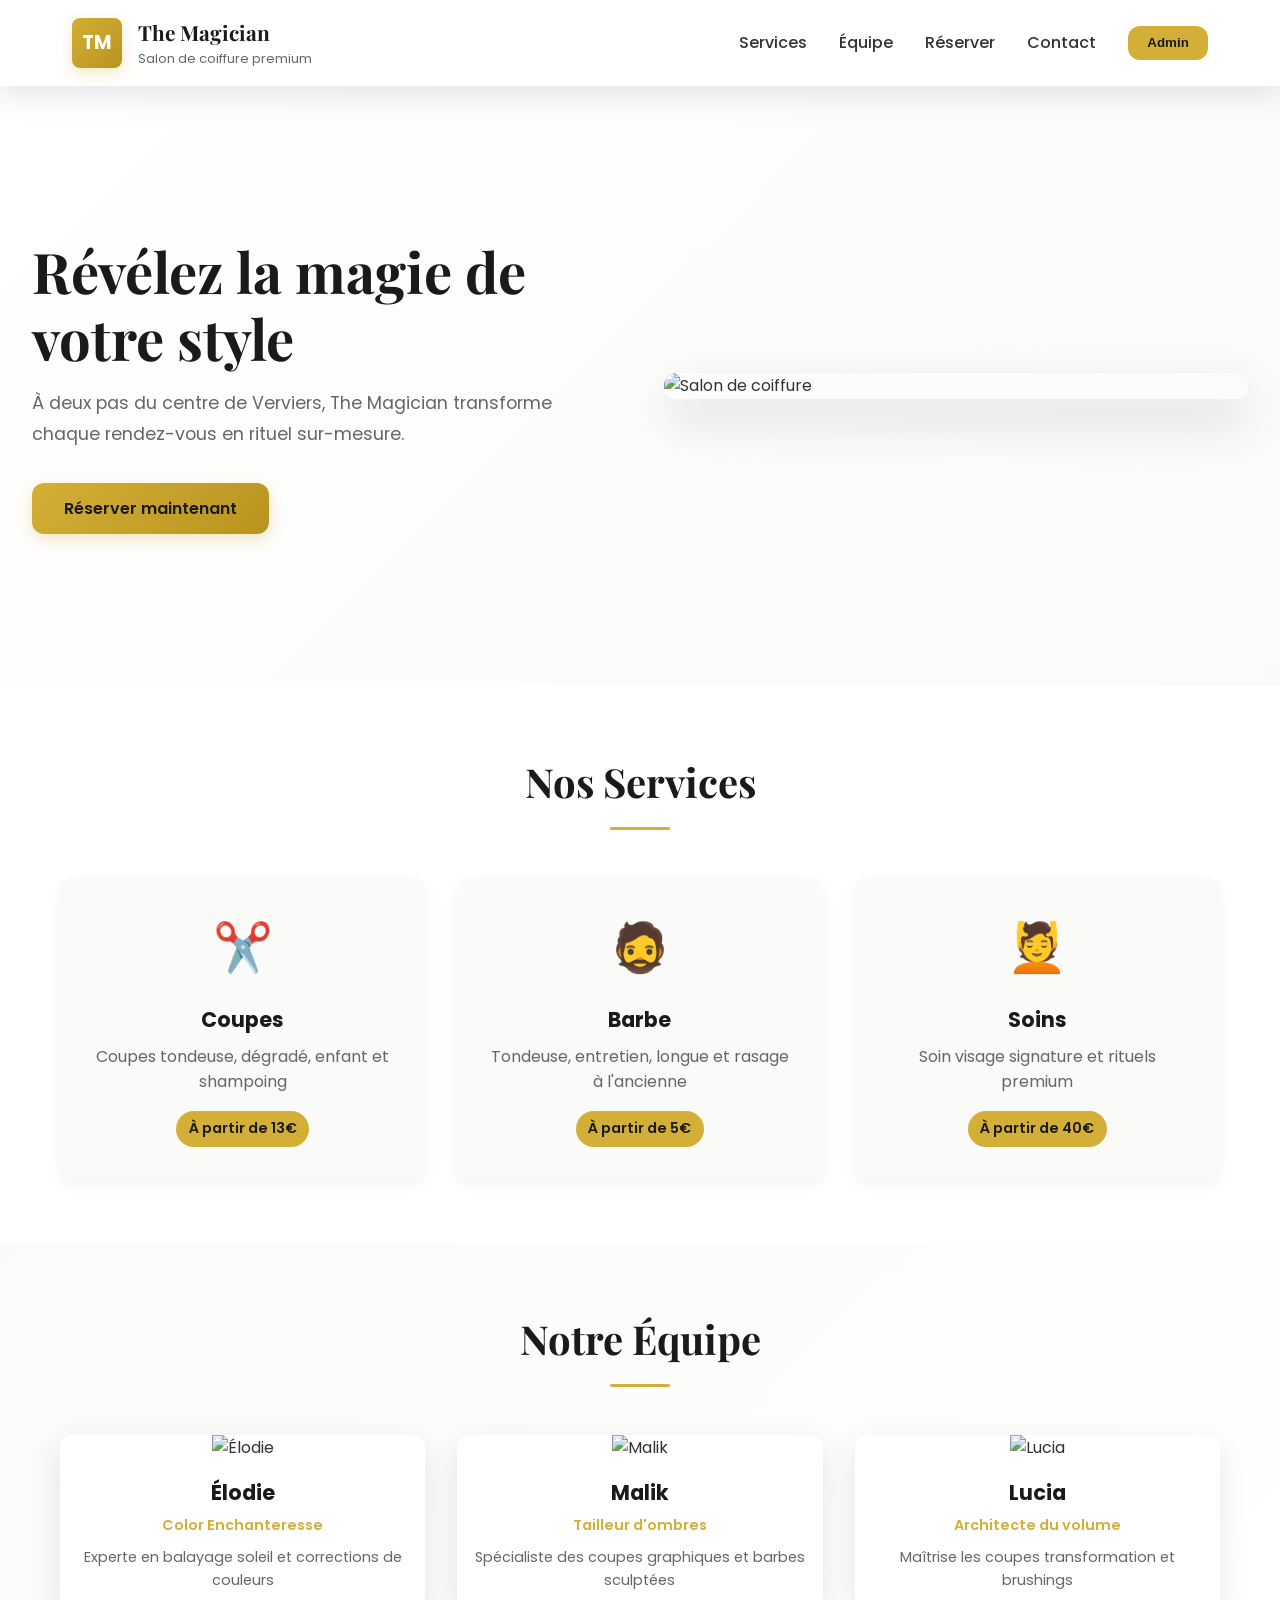
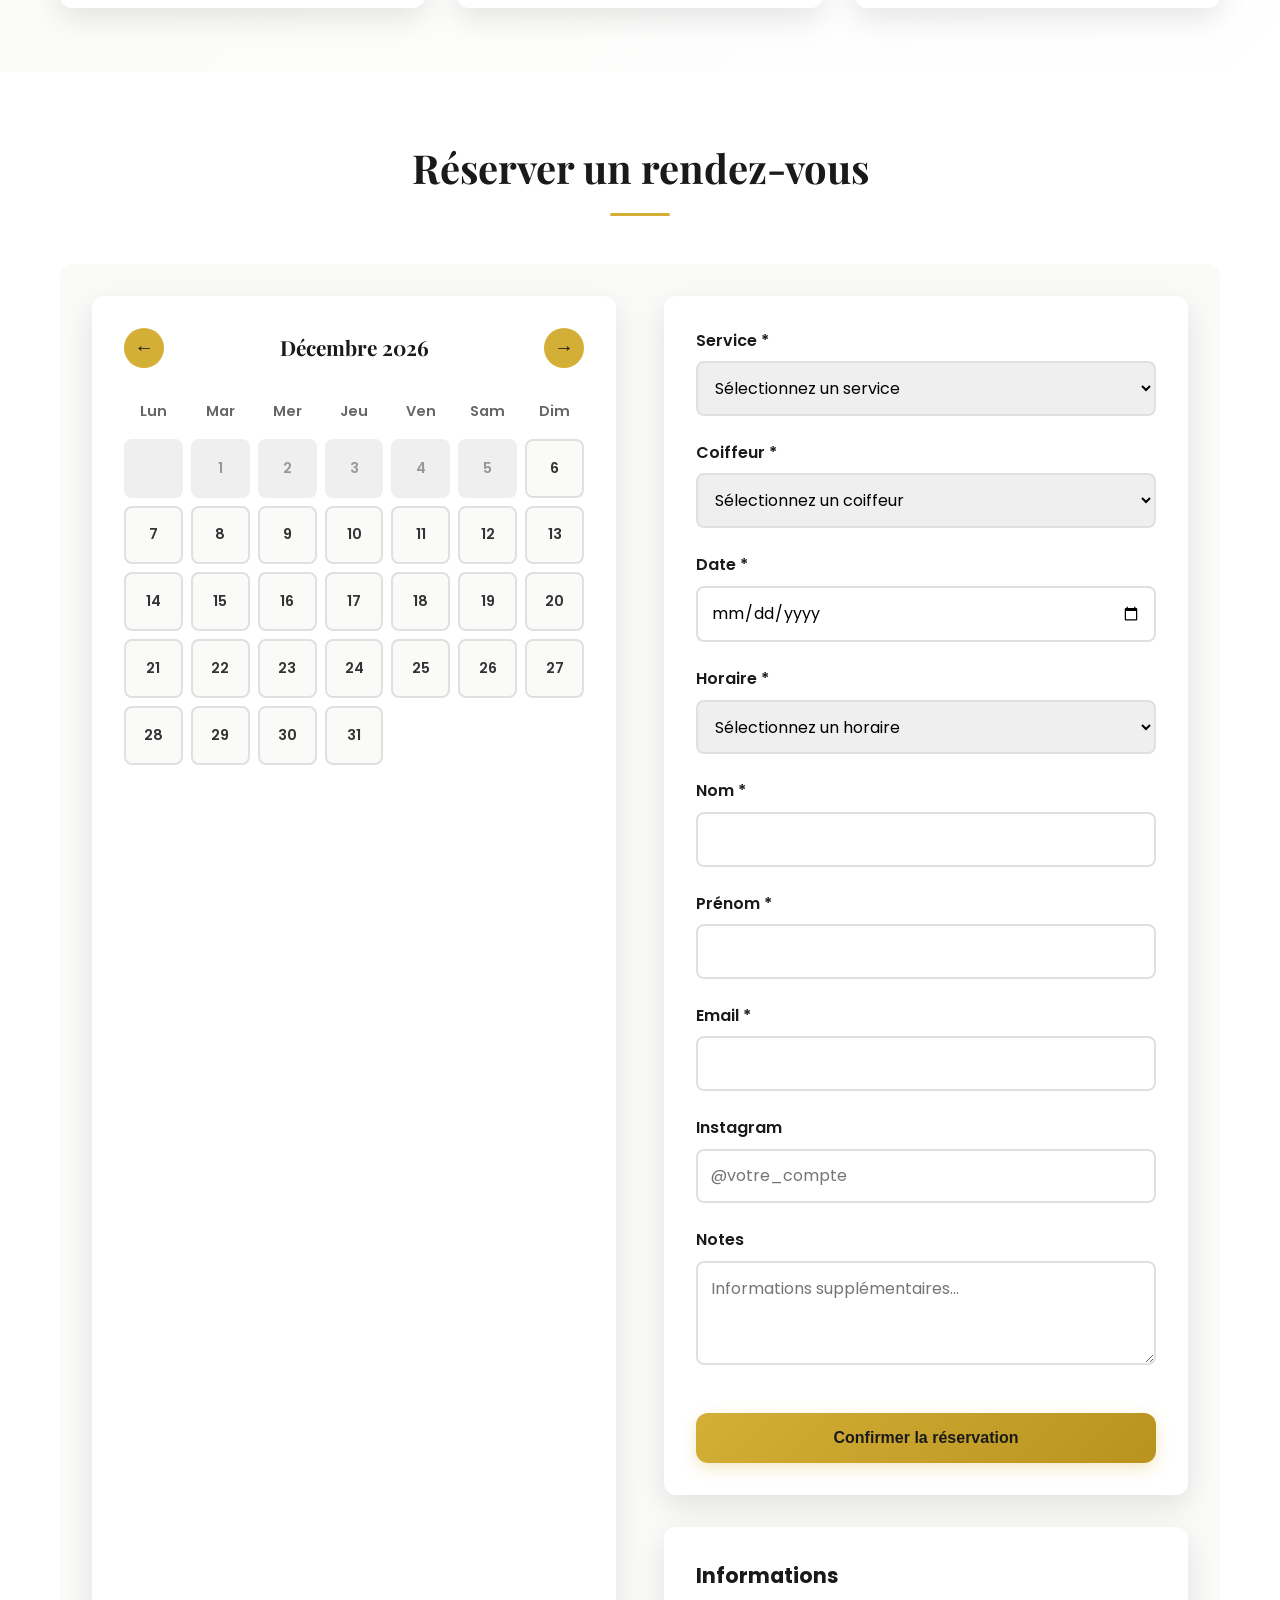
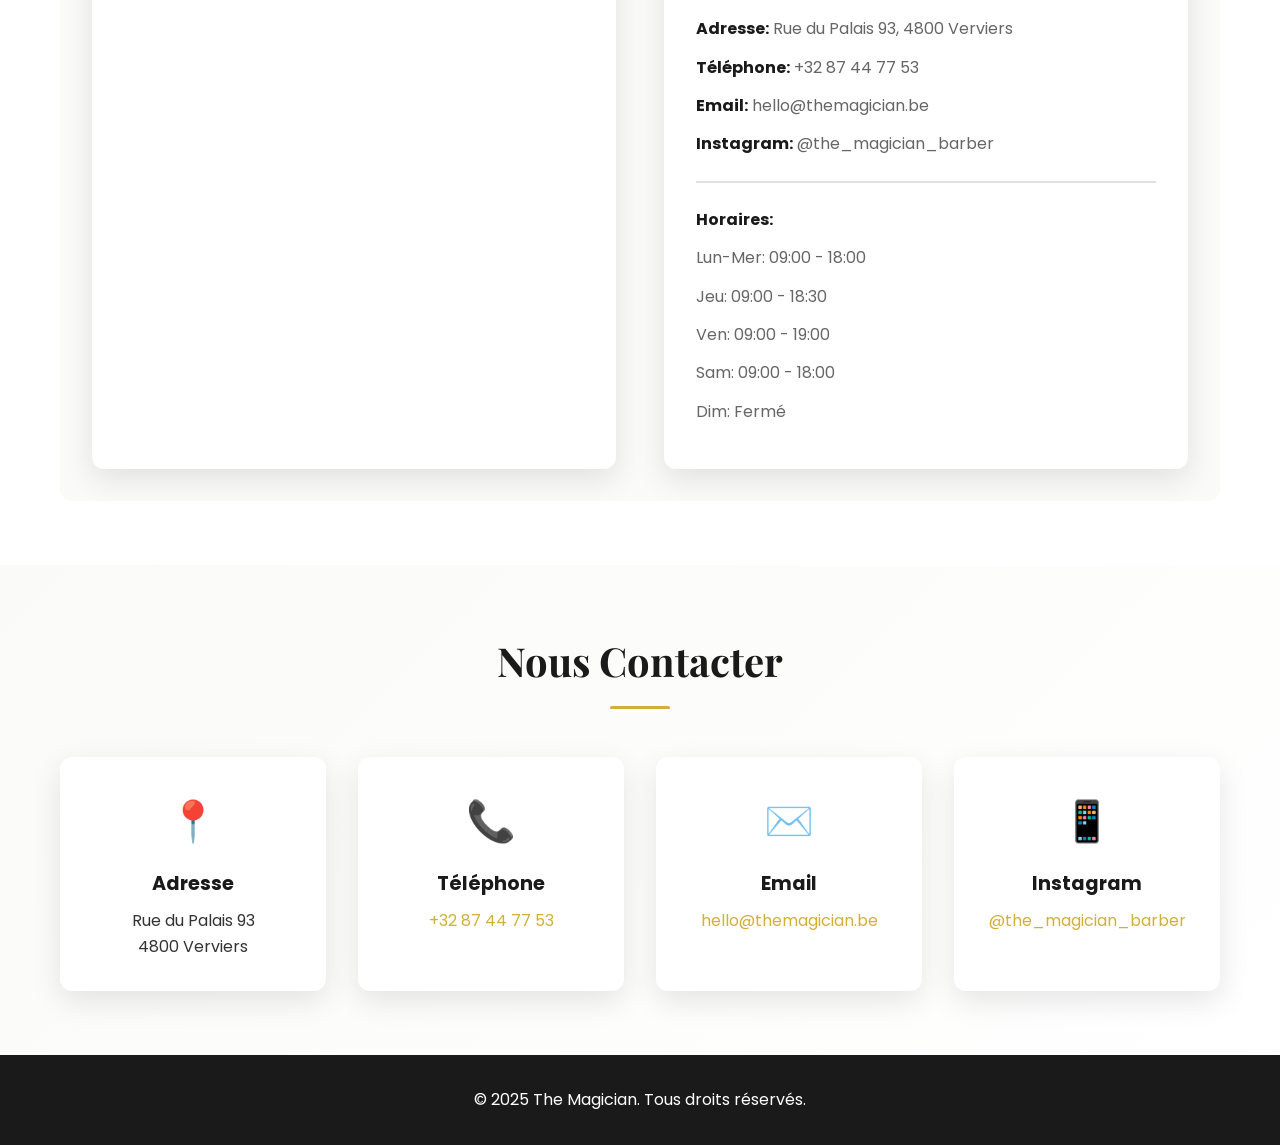
==== index.html @ 427fef14 "fgdf" ====
<!DOCTYPE html>
<html lang="fr">
<head>
  <meta charset="UTF-8" />
  <meta name="viewport" content="width=device-width, initial-scale=1.0" />
  <meta name="description" content="The Magician – Salon de coiffure premium à Verviers. Réservez votre rituel capillaire." />
  <meta name="theme-color" content="#d4af37" />
  <title>The Magician – Salon de coiffure premium</title>
  <link rel="stylesheet" href="style.css" />
  <link rel="preconnect" href="https://fonts.googleapis.com" />
  <link rel="preconnect" href="https://fonts.gstatic.com" crossorigin />
  <link href="https://fonts.googleapis.com/css2?family=Playfair+Display:wght@400;600;700&family=Poppins:wght@300;400;500;600;700&display=swap" rel="stylesheet" />
</head>
<body>
  <!-- Navigation -->
  <nav class="navbar">
    <div class="navbar-container">
      <div class="navbar-brand">
        <span class="brand-logo">TM</span>
        <div class="brand-info">
          <h1>The Magician</h1>
          <p>Salon de coiffure premium</p>
        </div>
      </div>
      <ul class="navbar-menu">
        <li><a href="#services">Services</a></li>
        <li><a href="#team">Équipe</a></li>
        <li><a href="#booking">Réserver</a></li>
        <li><a href="#contact">Contact</a></li>
        <li><button class="btn-admin" id="btn-admin">Admin</button></li>
      </ul>
      <button class="navbar-toggle" id="navbar-toggle">☰</button>
    </div>
  </nav>

  <!-- Hero Section -->
  <section class="hero">
    <div class="hero-content">
      <h2 class="hero-title">Révélez la magie de votre style</h2>
      <p class="hero-subtitle">À deux pas du centre de Verviers, The Magician transforme chaque rendez-vous en rituel sur-mesure.</p>
      <a href="#booking" class="btn-primary">Réserver maintenant</a>
    </div>
    <div class="hero-image">
      <img src="https://images.unsplash.com/photo-1585747860715-cd4628902d4a?auto=format&fit=crop&w=600&q=80" alt="Salon de coiffure" />
    </div>
  </section>

  <!-- Services Section -->
  <section id="services" class="services">
    <div class="container">
      <h2 class="section-title">Nos Services</h2>
      <div class="services-grid">
        <div class="service-card">
          <div class="service-icon">✂️</div>
          <h3>Coupes</h3>
          <p>Coupes tondeuse, dégradé, enfant et shampoing</p>
          <span class="price">À partir de 13€</span>
        </div>
        <div class="service-card">
          <div class="service-icon">🧔</div>
          <h3>Barbe</h3>
          <p>Tondeuse, entretien, longue et rasage à l'ancienne</p>
          <span class="price">À partir de 5€</span>
        </div>
        <div class="service-card">
          <div class="service-icon">💆</div>
          <h3>Soins</h3>
          <p>Soin visage signature et rituels premium</p>
          <span class="price">À partir de 40€</span>
        </div>
      </div>
    </div>
  </section>

  <!-- Team Section -->
  <section id="team" class="team">
    <div class="container">
      <h2 class="section-title">Notre Équipe</h2>
      <div class="team-grid">
        <div class="team-card">
          <img src="https://images.unsplash.com/photo-1494790108377-be9c29b29330?auto=format&fit=crop&w=300&q=80" alt="Élodie" />
          <h3>Élodie</h3>
          <p class="role">Color Enchanteresse</p>
          <p class="specialty">Experte en balayage soleil et corrections de couleurs</p>
        </div>
        <div class="team-card">
          <img src="https://images.unsplash.com/photo-1507003211169-0a1dd7228f2d?auto=format&fit=crop&w=300&q=80" alt="Malik" />
          <h3>Malik</h3>
          <p class="role">Tailleur d'ombres</p>
          <p class="specialty">Spécialiste des coupes graphiques et barbes sculptées</p>
        </div>
        <div class="team-card">
          <img src="https://images.unsplash.com/photo-1438761681033-6461ffad8d80?auto=format&fit=crop&w=300&q=80" alt="Lucia" />
          <h3>Lucia</h3>
          <p class="role">Architecte du volume</p>
          <p class="specialty">Maîtrise les coupes transformation et brushings</p>
        </div>
      </div>
    </div>
  </section>

  <!-- Booking Section -->
  <section id="booking" class="booking">
    <div class="container">
      <h2 class="section-title">Réserver un rendez-vous</h2>
      <div class="booking-wrapper">
        <!-- Calendar -->
        <div class="booking-calendar">
          <div class="calendar-header">
            <button class="btn-nav" id="prev-month">←</button>
            <h3 id="calendar-title">Novembre 2025</h3>
            <button class="btn-nav" id="next-month">→</button>
          </div>
          <div class="calendar-weekdays">
            <div>Lun</div>
            <div>Mar</div>
            <div>Mer</div>
            <div>Jeu</div>
            <div>Ven</div>
            <div>Sam</div>
            <div>Dim</div>
          </div>
          <div class="calendar-grid" id="calendar-grid"></div>
        </div>

        <!-- Booking Form -->
        <div class="booking-form-wrapper">
          <form id="booking-form" class="booking-form">
            <div class="form-group">
              <label for="service">Service *</label>
              <select id="service" name="service" required>
                <option value="">Sélectionnez un service</option>
                <option value="coupe-tondeuse">Coupe tondeuse (13€)</option>
                <option value="coupe-degrade">Coupe dégradé (18€)</option>
                <option value="coupe-enfant">Coupe enfant (15€)</option>
                <option value="barbe-tondeuse">Barbe tondeuse (5€)</option>
                <option value="barbe-entretien">Barbe entretien (12€)</option>
                <option value="rasage-ancien">Rasage à l'ancienne (15€)</option>
                <option value="soin-visage">Soin visage signature (40€)</option>
              </select>
            </div>

            <div class="form-group">
              <label for="coiffeur">Coiffeur *</label>
              <select id="coiffeur" name="coiffeur" required>
                <option value="">Sélectionnez un coiffeur</option>
                <option value="elodie">Élodie</option>
                <option value="malik">Malik</option>
                <option value="lucia">Lucia</option>
              </select>
            </div>

            <div class="form-group">
              <label for="date">Date *</label>
              <input type="date" id="date" name="date" required />
            </div>

            <div class="form-group">
              <label for="time">Horaire *</label>
              <select id="time" name="time" required>
                <option value="">Sélectionnez un horaire</option>
              </select>
            </div>

            <div class="form-group">
              <label for="nom">Nom *</label>
              <input type="text" id="nom" name="nom" required />
            </div>

            <div class="form-group">
              <label for="prenom">Prénom *</label>
              <input type="text" id="prenom" name="prenom" required />
            </div>

            <div class="form-group">
              <label for="email">Email *</label>
              <input type="email" id="email" name="email" required />
            </div>

            <div class="form-group">
              <label for="instagram">Instagram</label>
              <input type="text" id="instagram" name="instagram" placeholder="@votre_compte" />
            </div>

            <div class="form-group">
              <label for="notes">Notes</label>
              <textarea id="notes" name="notes" rows="3" placeholder="Informations supplémentaires..."></textarea>
            </div>

            <button type="submit" class="btn-primary btn-submit">Confirmer la réservation</button>
            <div id="form-message" class="form-message"></div>
          </form>

          <!-- Booking Info -->
          <div class="booking-info">
            <h3>Informations</h3>
            <p><strong>Adresse:</strong> Rue du Palais 93, 4800 Verviers</p>
            <p><strong>Téléphone:</strong> +32 87 44 77 53</p>
            <p><strong>Email:</strong> hello@themagician.be</p>
            <p><strong>Instagram:</strong> @the_magician_barber</p>
            <div class="hours">
              <h4>Horaires:</h4>
              <p>Lun-Mer: 09:00 - 18:00</p>
              <p>Jeu: 09:00 - 18:30</p>
              <p>Ven: 09:00 - 19:00</p>
              <p>Sam: 09:00 - 18:00</p>
              <p>Dim: Fermé</p>
            </div>
          </div>
        </div>
      </div>
    </div>
  </section>

  <!-- Contact Section -->
  <section id="contact" class="contact">
    <div class="container">
      <h2 class="section-title">Nous Contacter</h2>
      <div class="contact-grid">
        <div class="contact-item">
          <div class="contact-icon">📍</div>
          <h3>Adresse</h3>
          <p>Rue du Palais 93<br>4800 Verviers</p>
        </div>
        <div class="contact-item">
          <div class="contact-icon">📞</div>
          <h3>Téléphone</h3>
          <p><a href="tel:+3287447753">+32 87 44 77 53</a></p>
        </div>
        <div class="contact-item">
          <div class="contact-icon">✉️</div>
          <h3>Email</h3>
          <p><a href="mailto:hello@themagician.be">hello@themagician.be</a></p>
        </div>
        <div class="contact-item">
          <div class="contact-icon">📱</div>
          <h3>Instagram</h3>
          <p><a href="https://instagram.com/the_magician_barber" target="_blank">@the_magician_barber</a></p>
        </div>
      </div>
    </div>
  </section>

  <!-- Footer -->
  <footer class="footer">
    <div class="container">
      <p>&copy; 2025 The Magician. Tous droits réservés.</p>
    </div>
  </footer>

  <!-- Admin Modal -->
  <div id="admin-modal" class="modal">
    <div class="modal-content">
      <button class="modal-close" id="modal-close">✕</button>
      <h2>Connexion Admin</h2>
      <input type="password" id="admin-password" placeholder="Code administrateur" />
      <button id="admin-login" class="btn-primary">Se connecter</button>
      <div id="admin-message" class="form-message"></div>
    </div>
  </div>

  <!-- Admin Panel -->
  <div id="admin-panel" class="admin-panel hidden">
    <div class="admin-header">
      <h2>Tableau de bord Admin</h2>
      <button id="admin-logout" class="btn-secondary">Déconnexion</button>
    </div>
    <div class="admin-content">
      <div class="admin-tabs">
        <button class="tab-btn active" data-tab="reservations">Réservations</button>
        <button class="tab-btn" data-tab="blocked">Créneaux bloqués</button>
        <button class="tab-btn" data-tab="announcements">Annonces</button>
      </div>

      <!-- Reservations Tab -->
      <div id="reservations-tab" class="tab-content active">
        <table class="admin-table">
          <thead>
            <tr>
              <th>Date</th>
              <th>Heure</th>
              <th>Client</th>
              <th>Email</th>
              <th>Service</th>
              <th>Actions</th>
            </tr>
          </thead>
          <tbody id="reservations-list"></tbody>
        </table>
      </div>

      <!-- Blocked Slots Tab -->
      <div id="blocked-tab" class="tab-content">
        <h3>Bloquer des créneaux</h3>
        <div class="form-group">
          <label for="block-date">Date</label>
          <input type="date" id="block-date" />
        </div>
        <div class="form-group">
          <label for="block-reason">Raison</label>
          <input type="text" id="block-reason" placeholder="Ex: Fermeture, Vacances, Travaux..." />
        </div>
        <button id="block-submit" class="btn-primary">Bloquer</button>
        <div id="blocked-list"></div>
      </div>

      <!-- Announcements Tab -->
      <div id="announcements-tab" class="tab-content">
        <h3>Ajouter une annonce</h3>
        <div class="form-group">
          <label for="announcement-text">Message</label>
          <textarea id="announcement-text" rows="4" placeholder="Votre annonce..."></textarea>
        </div>
        <button id="announcement-submit" class="btn-primary">Publier</button>
        <div id="announcements-list"></div>
      </div>
    </div>
  </div>

  <script src="main.js"></script>
</body>
</html>
---- style.css ----
* {
  margin: 0;
  padding: 0;
  box-sizing: border-box;
}

:root {
  --primary: #d4af37;
  --primary-dark: #b8941f;
  --dark: #1a1a1a;
  --light: #fafaf8;
  --white: #ffffff;
  --gray: #e0e0e0;
  --text: #333;
  --text-light: #666;
  --radius: 12px;
  --shadow: 0 10px 30px rgba(0, 0, 0, 0.1);
  --shadow-lg: 0 20px 50px rgba(0, 0, 0, 0.15);
  --transition: all 0.3s cubic-bezier(0.4, 0, 0.2, 1);
}

html {
  scroll-behavior: smooth;
}

body {
  font-family: "Poppins", sans-serif;
  background: var(--light);
  color: var(--text);
  line-height: 1.6;
  overflow-x: hidden;
}

.container {
  max-width: 1200px;
  margin: 0 auto;
  padding: 0 20px;
}

/* ===== Navigation ===== */
.navbar {
  position: sticky;
  top: 0;
  background: var(--white);
  box-shadow: var(--shadow);
  z-index: 1000;
  animation: slideDown 0.3s ease-out;
}

@keyframes slideDown {
  from {
    transform: translateY(-100%);
    opacity: 0;
  }
  to {
    transform: translateY(0);
    opacity: 1;
  }
}

.navbar-container {
  display: flex;
  justify-content: space-between;
  align-items: center;
  padding: 1rem 2rem;
  max-width: 1200px;
  margin: 0 auto;
}

.navbar-brand {
  display: flex;
  align-items: center;
  gap: 1rem;
  cursor: pointer;
}

.brand-logo {
  width: 50px;
  height: 50px;
  background: linear-gradient(135deg, var(--primary), var(--primary-dark));
  color: var(--white);
  display: flex;
  align-items: center;
  justify-content: center;
  border-radius: 8px;
  font-weight: bold;
  font-size: 1.2rem;
  box-shadow: 0 5px 15px rgba(212, 175, 55, 0.3);
}

.brand-info h1 {
  font-family: "Playfair Display", serif;
  font-size: 1.3rem;
  color: var(--dark);
  margin: 0;
}

.brand-info p {
  font-size: 0.8rem;
  color: var(--text-light);
  margin: 0;
}

.navbar-menu {
  display: flex;
  list-style: none;
  gap: 2rem;
  align-items: center;
}

.navbar-menu a {
  color: var(--text);
  text-decoration: none;
  font-weight: 500;
  transition: var(--transition);
  position: relative;
}

.navbar-menu a::after {
  content: "";
  position: absolute;
  bottom: -5px;
  left: 0;
  width: 0;
  height: 2px;
  background: var(--primary);
  transition: var(--transition);
}

.navbar-menu a:hover::after {
  width: 100%;
}

.btn-admin {
  background: var(--primary);
  color: var(--dark);
  border: none;
  padding: 0.6rem 1.2rem;
  border-radius: var(--radius);
  cursor: pointer;
  font-weight: 600;
  transition: var(--transition);
}

.btn-admin:hover {
  background: var(--primary-dark);
  transform: translateY(-2px);
  box-shadow: 0 5px 15px rgba(212, 175, 55, 0.3);
}

.navbar-toggle {
  display: none;
  background: none;
  border: none;
  font-size: 1.5rem;
  cursor: pointer;
}

/* ===== Hero Section ===== */
.hero {
  display: grid;
  grid-template-columns: 1fr 1fr;
  gap: 3rem;
  align-items: center;
  padding: 4rem 2rem;
  background: linear-gradient(135deg, var(--white) 0%, var(--light) 100%);
  min-height: 600px;
}

.hero-content {
  animation: fadeInLeft 0.6s ease-out;
}

@keyframes fadeInLeft {
  from {
    opacity: 0;
    transform: translateX(-30px);
  }
  to {
    opacity: 1;
    transform: translateX(0);
  }
}

.hero-title {
  font-family: "Playfair Display", serif;
  font-size: clamp(2rem, 5vw, 3.5rem);
  color: var(--dark);
  margin-bottom: 1rem;
  line-height: 1.2;
}

.hero-subtitle {
  font-size: 1.1rem;
  color: var(--text-light);
  margin-bottom: 2rem;
  line-height: 1.8;
}

.hero-image {
  animation: fadeInRight 0.6s ease-out;
  overflow: hidden;
  border-radius: var(--radius);
  box-shadow: var(--shadow-lg);
}

@keyframes fadeInRight {
  from {
    opacity: 0;
    transform: translateX(30px);
  }
  to {
    opacity: 1;
    transform: translateX(0);
  }
}

.hero-image img {
  width: 100%;
  height: 100%;
  object-fit: cover;
  transition: var(--transition);
}

.hero-image:hover img {
  transform: scale(1.05);
}

/* ===== Buttons ===== */
.btn-primary {
  background: linear-gradient(135deg, var(--primary), var(--primary-dark));
  color: var(--dark);
  border: none;
  padding: 0.8rem 2rem;
  border-radius: var(--radius);
  font-weight: 600;
  cursor: pointer;
  transition: var(--transition);
  display: inline-block;
  text-decoration: none;
  box-shadow: 0 5px 15px rgba(212, 175, 55, 0.3);
}

.btn-primary:hover {
  transform: translateY(-3px);
  box-shadow: 0 10px 25px rgba(212, 175, 55, 0.4);
}

.btn-secondary {
  background: var(--gray);
  color: var(--text);
  border: none;
  padding: 0.6rem 1.2rem;
  border-radius: var(--radius);
  cursor: pointer;
  transition: var(--transition);
}

.btn-secondary:hover {
  background: #d0d0d0;
}

/* ===== Sections ===== */
.section-title {
  font-family: "Playfair Display", serif;
  font-size: clamp(2rem, 4vw, 2.5rem);
  text-align: center;
  margin-bottom: 3rem;
  color: var(--dark);
  position: relative;
  padding-bottom: 1rem;
}

.section-title::after {
  content: "";
  position: absolute;
  bottom: 0;
  left: 50%;
  transform: translateX(-50%);
  width: 60px;
  height: 3px;
  background: var(--primary);
  border-radius: 2px;
}

section {
  padding: 4rem 0;
}

/* ===== Services ===== */
.services {
  background: var(--white);
}

.services-grid {
  display: grid;
  grid-template-columns: repeat(auto-fit, minmax(280px, 1fr));
  gap: 2rem;
}

.service-card {
  background: var(--light);
  padding: 2rem;
  border-radius: var(--radius);
  text-align: center;
  transition: var(--transition);
  box-shadow: 0 5px 15px rgba(0, 0, 0, 0.05);
}

.service-card:hover {
  transform: translateY(-10px);
  box-shadow: var(--shadow);
}

.service-icon {
  font-size: 3rem;
  margin-bottom: 1rem;
}

.service-card h3 {
  font-size: 1.3rem;
  margin-bottom: 0.5rem;
  color: var(--dark);
}

.service-card p {
  color: var(--text-light);
  margin-bottom: 1rem;
}

.price {
  display: inline-block;
  background: var(--primary);
  color: var(--dark);
  padding: 0.4rem 0.8rem;
  border-radius: 20px;
  font-weight: 600;
  font-size: 0.9rem;
}

/* ===== Team ===== */
.team {
  background: linear-gradient(135deg, var(--light) 0%, var(--white) 100%);
}

.team-grid {
  display: grid;
  grid-template-columns: repeat(auto-fit, minmax(250px, 1fr));
  gap: 2rem;
}

.team-card {
  background: var(--white);
  border-radius: var(--radius);
  overflow: hidden;
  box-shadow: var(--shadow);
  transition: var(--transition);
  text-align: center;
}

.team-card:hover {
  transform: translateY(-10px);
  box-shadow: var(--shadow-lg);
}

.team-card img {
  width: 100%;
  height: 250px;
  object-fit: cover;
  transition: var(--transition);
}

.team-card:hover img {
  transform: scale(1.1);
}

.team-card h3 {
  font-size: 1.3rem;
  margin: 1rem 0 0.3rem;
  color: var(--dark);
}

.team-card .role {
  color: var(--primary);
  font-weight: 600;
  font-size: 0.9rem;
  margin-bottom: 0.5rem;
}

.team-card .specialty {
  color: var(--text-light);
  font-size: 0.9rem;
  padding: 0 1rem 1rem;
}

/* ===== Booking ===== */
.booking {
  background: var(--white);
}

.booking-wrapper {
  display: grid;
  grid-template-columns: 1fr 1fr;
  gap: 3rem;
  background: var(--light);
  padding: 2rem;
  border-radius: var(--radius);
}

.booking-calendar {
  background: var(--white);
  padding: 2rem;
  border-radius: var(--radius);
  box-shadow: var(--shadow);
}

.calendar-header {
  display: flex;
  justify-content: space-between;
  align-items: center;
  margin-bottom: 2rem;
}

.calendar-header h3 {
  font-family: "Playfair Display", serif;
  font-size: 1.3rem;
  color: var(--dark);
}

.btn-nav {
  background: var(--primary);
  color: var(--dark);
  border: none;
  width: 40px;
  height: 40px;
  border-radius: 50%;
  cursor: pointer;
  font-size: 1.2rem;
  transition: var(--transition);
}

.btn-nav:hover {
  background: var(--primary-dark);
  transform: scale(1.1);
}

.calendar-weekdays {
  display: grid;
  grid-template-columns: repeat(7, 1fr);
  gap: 0.5rem;
  margin-bottom: 1rem;
  text-align: center;
  font-weight: 600;
  color: var(--text-light);
  font-size: 0.9rem;
}

.calendar-grid {
  display: grid;
  grid-template-columns: repeat(7, 1fr);
  gap: 0.5rem;
}

.calendar-day {
  aspect-ratio: 1;
  display: flex;
  align-items: center;
  justify-content: center;
  border: 2px solid var(--gray);
  border-radius: 8px;
  cursor: pointer;
  transition: var(--transition);
  font-weight: 600;
  font-size: 0.9rem;
  background: var(--light);
}

.calendar-day:hover:not(.disabled) {
  border-color: var(--primary);
  background: var(--white);
  transform: scale(1.05);
}

.calendar-day.selected {
  background: var(--primary);
  color: var(--dark);
  border-color: var(--primary-dark);
  box-shadow: 0 5px 15px rgba(212, 175, 55, 0.3);
}

.calendar-day.disabled {
  opacity: 0.5;
  cursor: not-allowed;
  background: var(--gray);
}

.calendar-day.has-booking::after {
  content: "●";
  position: absolute;
  font-size: 0.5rem;
  color: var(--primary);
}

/* ===== Booking Form ===== */
.booking-form-wrapper {
  display: flex;
  flex-direction: column;
  gap: 2rem;
}

.booking-form {
  background: var(--white);
  padding: 2rem;
  border-radius: var(--radius);
  box-shadow: var(--shadow);
}

.form-group {
  margin-bottom: 1.5rem;
}

.form-group label {
  display: block;
  margin-bottom: 0.5rem;
  font-weight: 600;
  color: var(--dark);
}

.form-group input,
.form-group select,
.form-group textarea {
  width: 100%;
  padding: 0.8rem;
  border: 2px solid var(--gray);
  border-radius: 8px;
  font-family: inherit;
  font-size: 1rem;
  transition: var(--transition);
}

.form-group input:focus,
.form-group select:focus,
.form-group textarea:focus {
  outline: none;
  border-color: var(--primary);
  box-shadow: 0 0 0 3px rgba(212, 175, 55, 0.1);
}

.btn-submit {
  width: 100%;
  padding: 1rem;
  font-size: 1rem;
  margin-top: 1rem;
}

.form-message {
  padding: 1rem;
  border-radius: 8px;
  margin-top: 1rem;
  display: none;
}

.form-message.success {
  display: block;
  background: #d4edda;
  color: #155724;
  border: 1px solid #c3e6cb;
}

.form-message.error {
  display: block;
  background: #f8d7da;
  color: #721c24;
  border: 1px solid #f5c6cb;
}

/* ===== Booking Info ===== */
.booking-info {
  background: var(--white);
  padding: 2rem;
  border-radius: var(--radius);
  box-shadow: var(--shadow);
}

.booking-info h3 {
  font-size: 1.3rem;
  margin-bottom: 1.5rem;
  color: var(--dark);
}

.booking-info p {
  margin-bottom: 0.8rem;
  color: var(--text-light);
}

.booking-info strong {
  color: var(--dark);
}

.hours {
  margin-top: 1.5rem;
  padding-top: 1.5rem;
  border-top: 2px solid var(--gray);
}

.hours h4 {
  margin-bottom: 0.8rem;
  color: var(--dark);
}

/* ===== Contact ===== */
.contact {
  background: linear-gradient(135deg, var(--light) 0%, var(--white) 100%);
}

.contact-grid {
  display: grid;
  grid-template-columns: repeat(auto-fit, minmax(250px, 1fr));
  gap: 2rem;
}

.contact-item {
  background: var(--white);
  padding: 2rem;
  border-radius: var(--radius);
  text-align: center;
  box-shadow: var(--shadow);
  transition: var(--transition);
}

.contact-item:hover {
  transform: translateY(-10px);
  box-shadow: var(--shadow-lg);
}

.contact-icon {
  font-size: 2.5rem;
  margin-bottom: 1rem;
}

.contact-item h3 {
  font-size: 1.2rem;
  margin-bottom: 0.5rem;
  color: var(--dark);
}

.contact-item a {
  color: var(--primary);
  text-decoration: none;
  transition: var(--transition);
}

.contact-item a:hover {
  color: var(--primary-dark);
}

/* ===== Footer ===== */
.footer {
  background: var(--dark);
  color: var(--white);
  text-align: center;
  padding: 2rem;
}

/* ===== Modal ===== */
.modal {
  display: none;
  position: fixed;
  top: 0;
  left: 0;
  width: 100%;
  height: 100%;
  background: rgba(0, 0, 0, 0.5);
  z-index: 2000;
  align-items: center;
  justify-content: center;
  animation: fadeIn 0.3s ease-out;
}

@keyframes fadeIn {
  from {
    opacity: 0;
  }
  to {
    opacity: 1;
  }
}

.modal.active {
  display: flex;
}

.modal-content {
  background: var(--white);
  padding: 2rem;
  border-radius: var(--radius);
  max-width: 400px;
  width: 90%;
  box-shadow: var(--shadow-lg);
  position: relative;
  animation: slideUp 0.3s ease-out;
}

@keyframes slideUp {
  from {
    transform: translateY(30px);
    opacity: 0;
  }
  to {
    transform: translateY(0);
    opacity: 1;
  }
}

.modal-close {
  position: absolute;
  top: 1rem;
  right: 1rem;
  background: none;
  border: none;
  font-size: 1.5rem;
  cursor: pointer;
  color: var(--text-light);
}

.modal-content h2 {
  margin-bottom: 1.5rem;
  color: var(--dark);
}

.modal-content input {
  width: 100%;
  padding: 0.8rem;
  margin-bottom: 1rem;
  border: 2px solid var(--gray);
  border-radius: 8px;
  font-size: 1rem;
}

.modal-content button {
  width: 100%;
}

/* ===== Admin Panel ===== */
.admin-panel {
  position: fixed;
  top: 0;
  right: 0;
  width: 100%;
  max-width: 500px;
  height: 100vh;
  background: var(--white);
  box-shadow: -5px 0 20px rgba(0, 0, 0, 0.2);
  z-index: 2000;
  overflow-y: auto;
  transform: translateX(100%);
  transition: var(--transition);
}

.admin-panel.active {
  transform: translateX(0);
}

.admin-panel.hidden {
  display: none;
}

.admin-header {
  background: var(--primary);
  color: var(--dark);
  padding: 2rem;
  display: flex;
  justify-content: space-between;
  align-items: center;
}

.admin-content {
  padding: 2rem;
}

.admin-tabs {
  display: flex;
  gap: 1rem;
  margin-bottom: 2rem;
  border-bottom: 2px solid var(--gray);
}

.tab-btn {
  background: none;
  border: none;
  padding: 0.8rem 1rem;
  cursor: pointer;
  font-weight: 600;
  color: var(--text-light);
  transition: var(--transition);
  border-bottom: 3px solid transparent;
  margin-bottom: -2px;
}

.tab-btn.active {
  color: var(--primary);
  border-bottom-color: var(--primary);
}

.tab-content {
  display: none;
}

.tab-content.active {
  display: block;
}

.admin-table {
  width: 100%;
  border-collapse: collapse;
  font-size: 0.9rem;
}

.admin-table th {
  background: var(--light);
  padding: 0.8rem;
  text-align: left;
  font-weight: 600;
  border-bottom: 2px solid var(--gray);
}

.admin-table td {
  padding: 0.8rem;
  border-bottom: 1px solid var(--gray);
}

/* ===== Responsive ===== */
@media (max-width: 768px) {
  .navbar-container {
    padding: 1rem;
  }

  .navbar-menu {
    display: none;
    position: absolute;
    top: 100%;
    left: 0;
    right: 0;
    flex-direction: column;
    background: var(--white);
    padding: 1rem;
    gap: 0.5rem;
    box-shadow: var(--shadow);
  }

  .navbar-menu.active {
    display: flex;
  }

  .navbar-toggle {
    display: block;
  }

  .hero {
    grid-template-columns: 1fr;
    padding: 2rem 1rem;
    min-height: auto;
  }

  .booking-wrapper {
    grid-template-columns: 1fr;
    gap: 1.5rem;
    padding: 1rem;
  }

  .calendar-grid {
    gap: 0.3rem;
  }

  .calendar-day {
    font-size: 0.8rem;
    aspect-ratio: auto;
    min-height: 50px;
  }

  .services-grid,
  .team-grid,
  .contact-grid {
    grid-template-columns: 1fr;
  }

  section {
    padding: 2rem 0;
  }

  .admin-panel {
    max-width: 100%;
  }
}

@media (max-width: 480px) {
  .navbar-brand {
    gap: 0.5rem;
  }

  .brand-info h1 {
    font-size: 1rem;
  }

  .brand-info p {
    font-size: 0.7rem;
  }

  .hero-title {
    font-size: 1.5rem;
  }

  .section-title {
    font-size: 1.5rem;
  }

  .form-group input,
  .form-group select,
  .form-group textarea {
    font-size: 16px;
  }

  .btn-primary {
    padding: 0.7rem 1.5rem;
    font-size: 0.9rem;
  }

  .calendar-day {
    min-height: 45px;
    font-size: 0.75rem;
  }

  .booking-info {
    font-size: 0.9rem;
  }
}
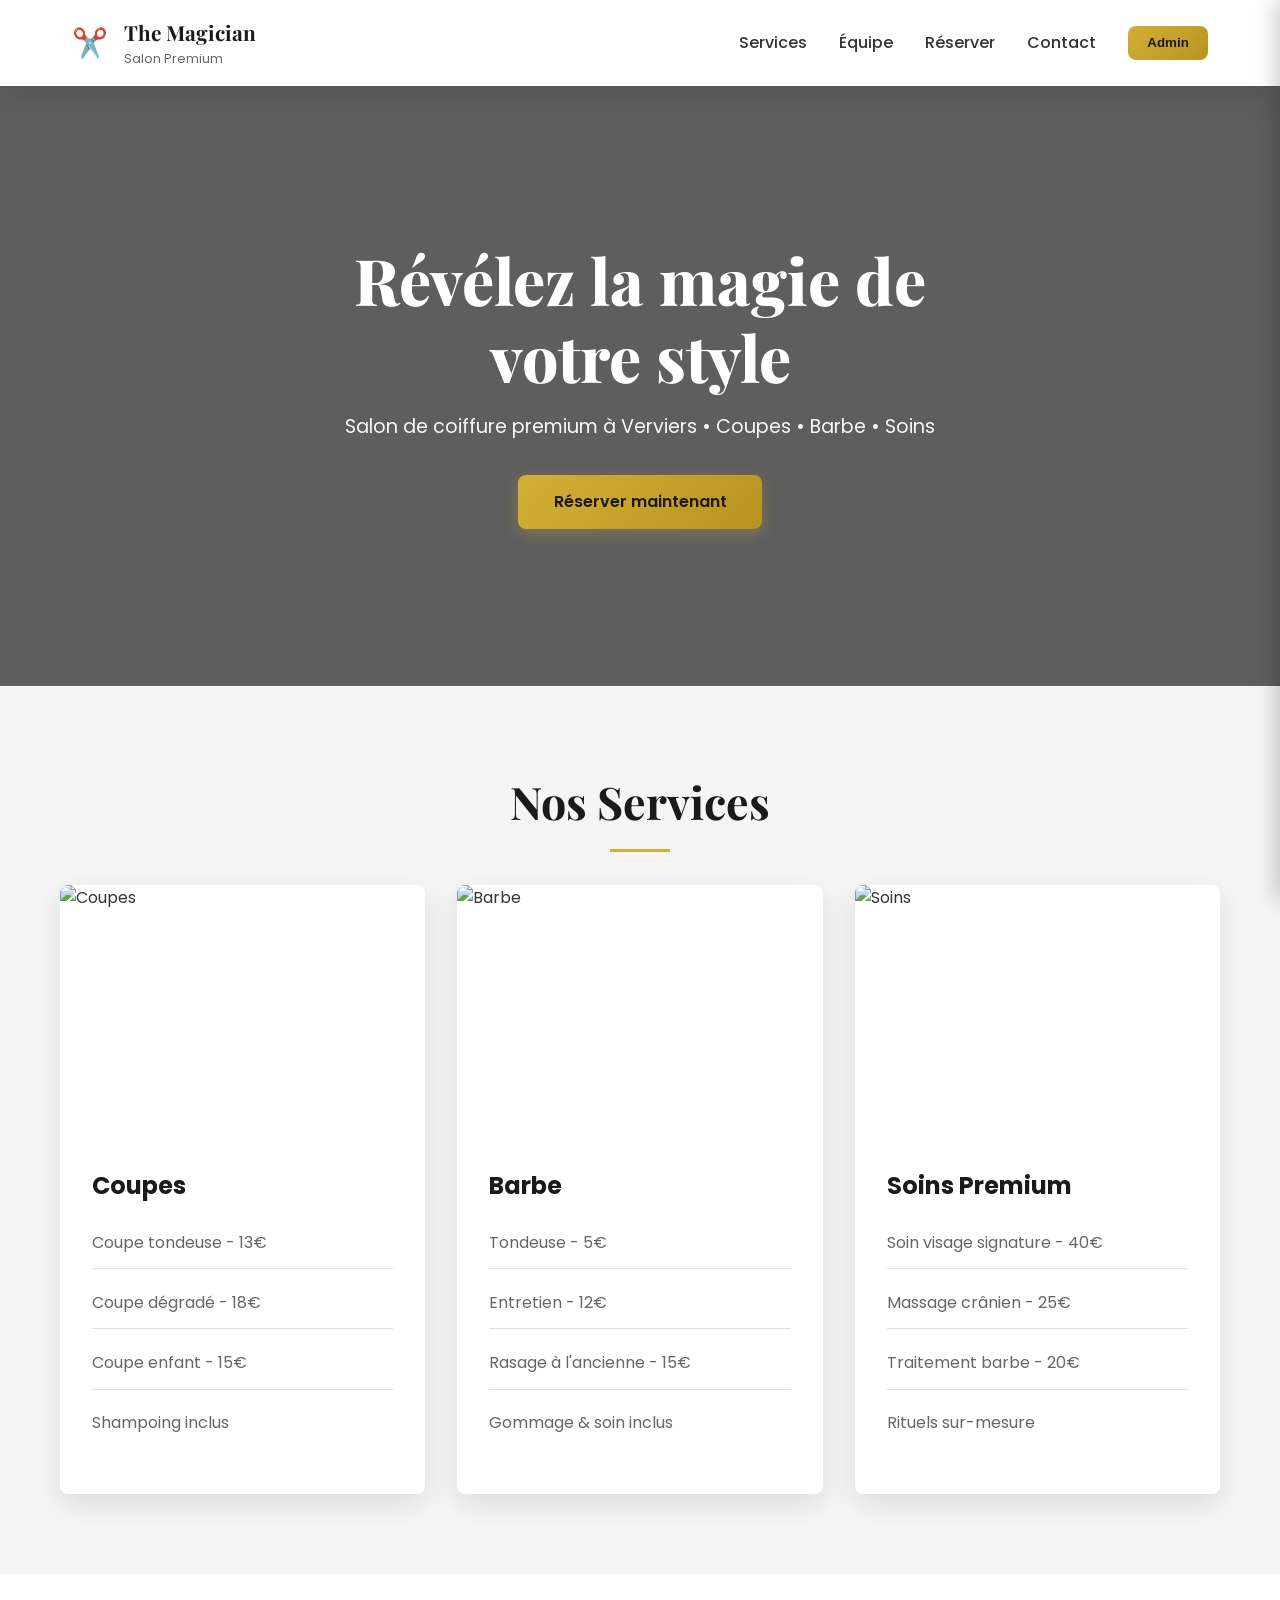
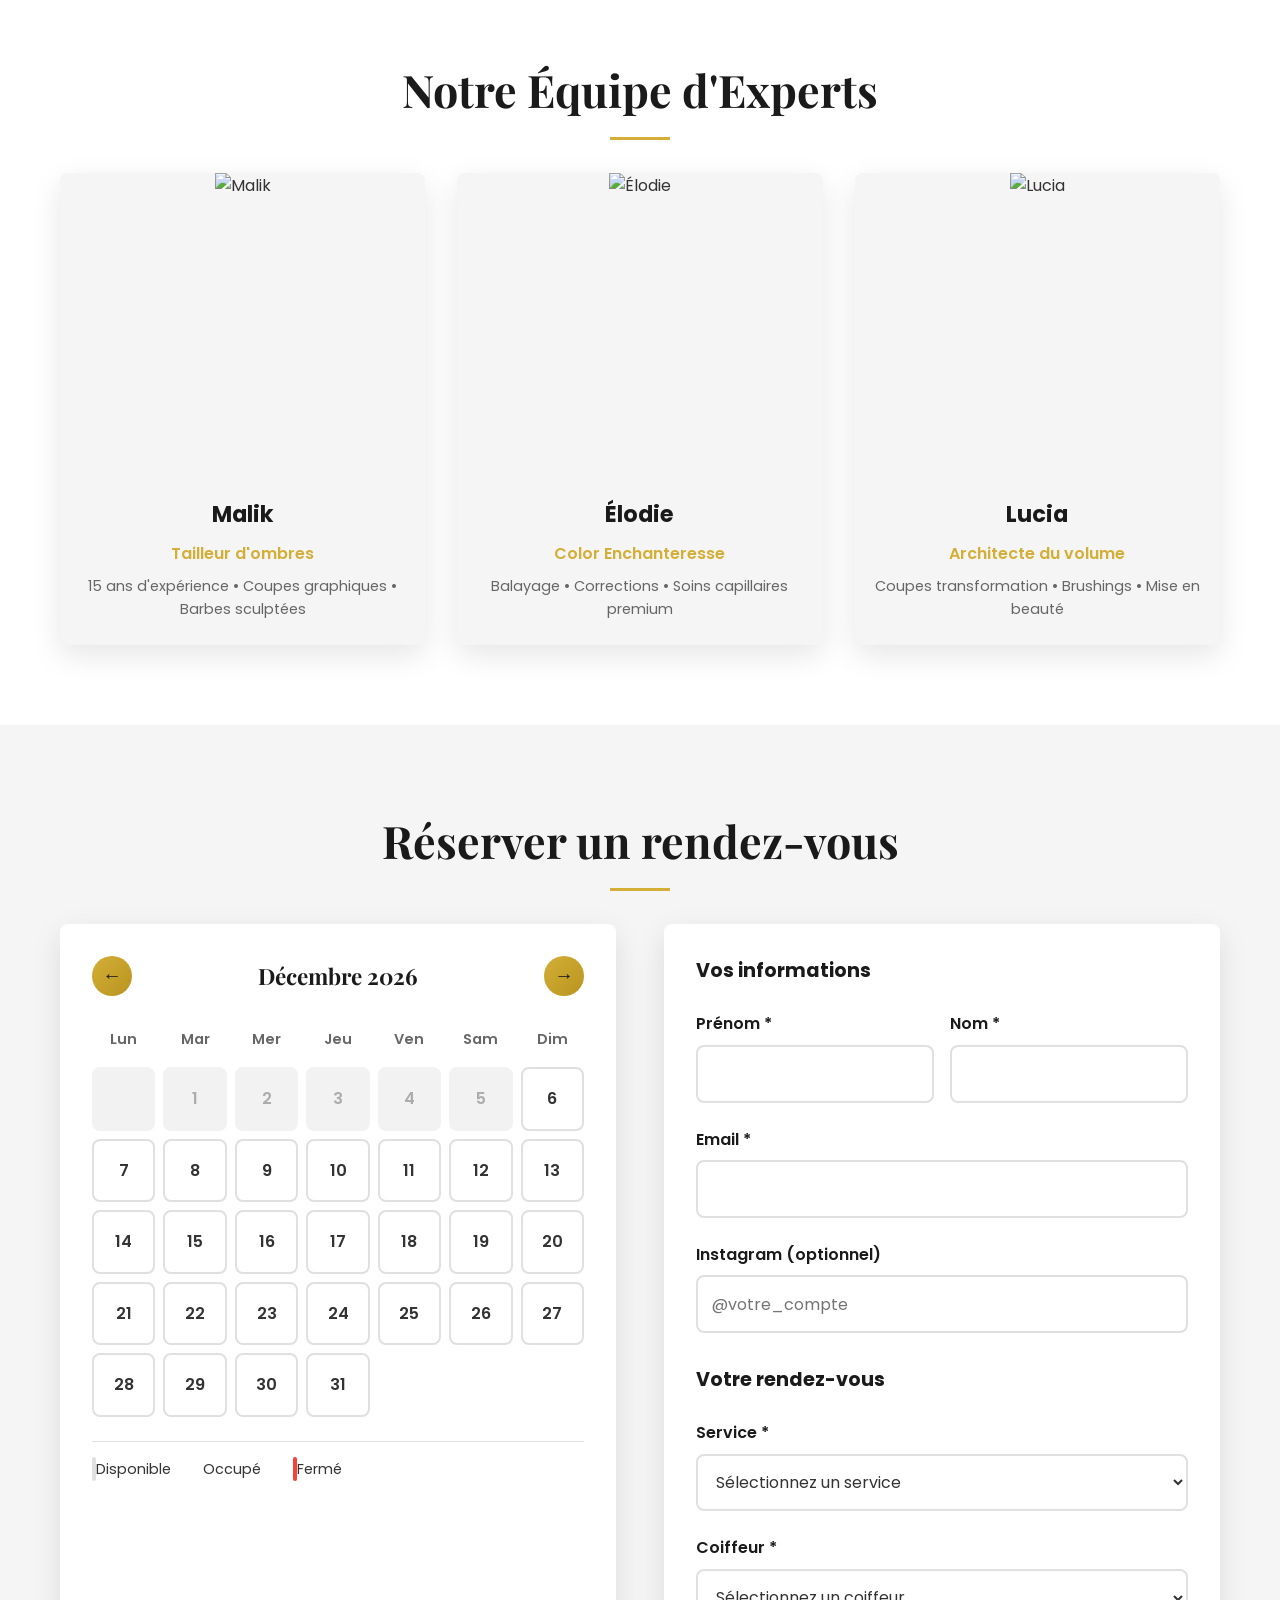
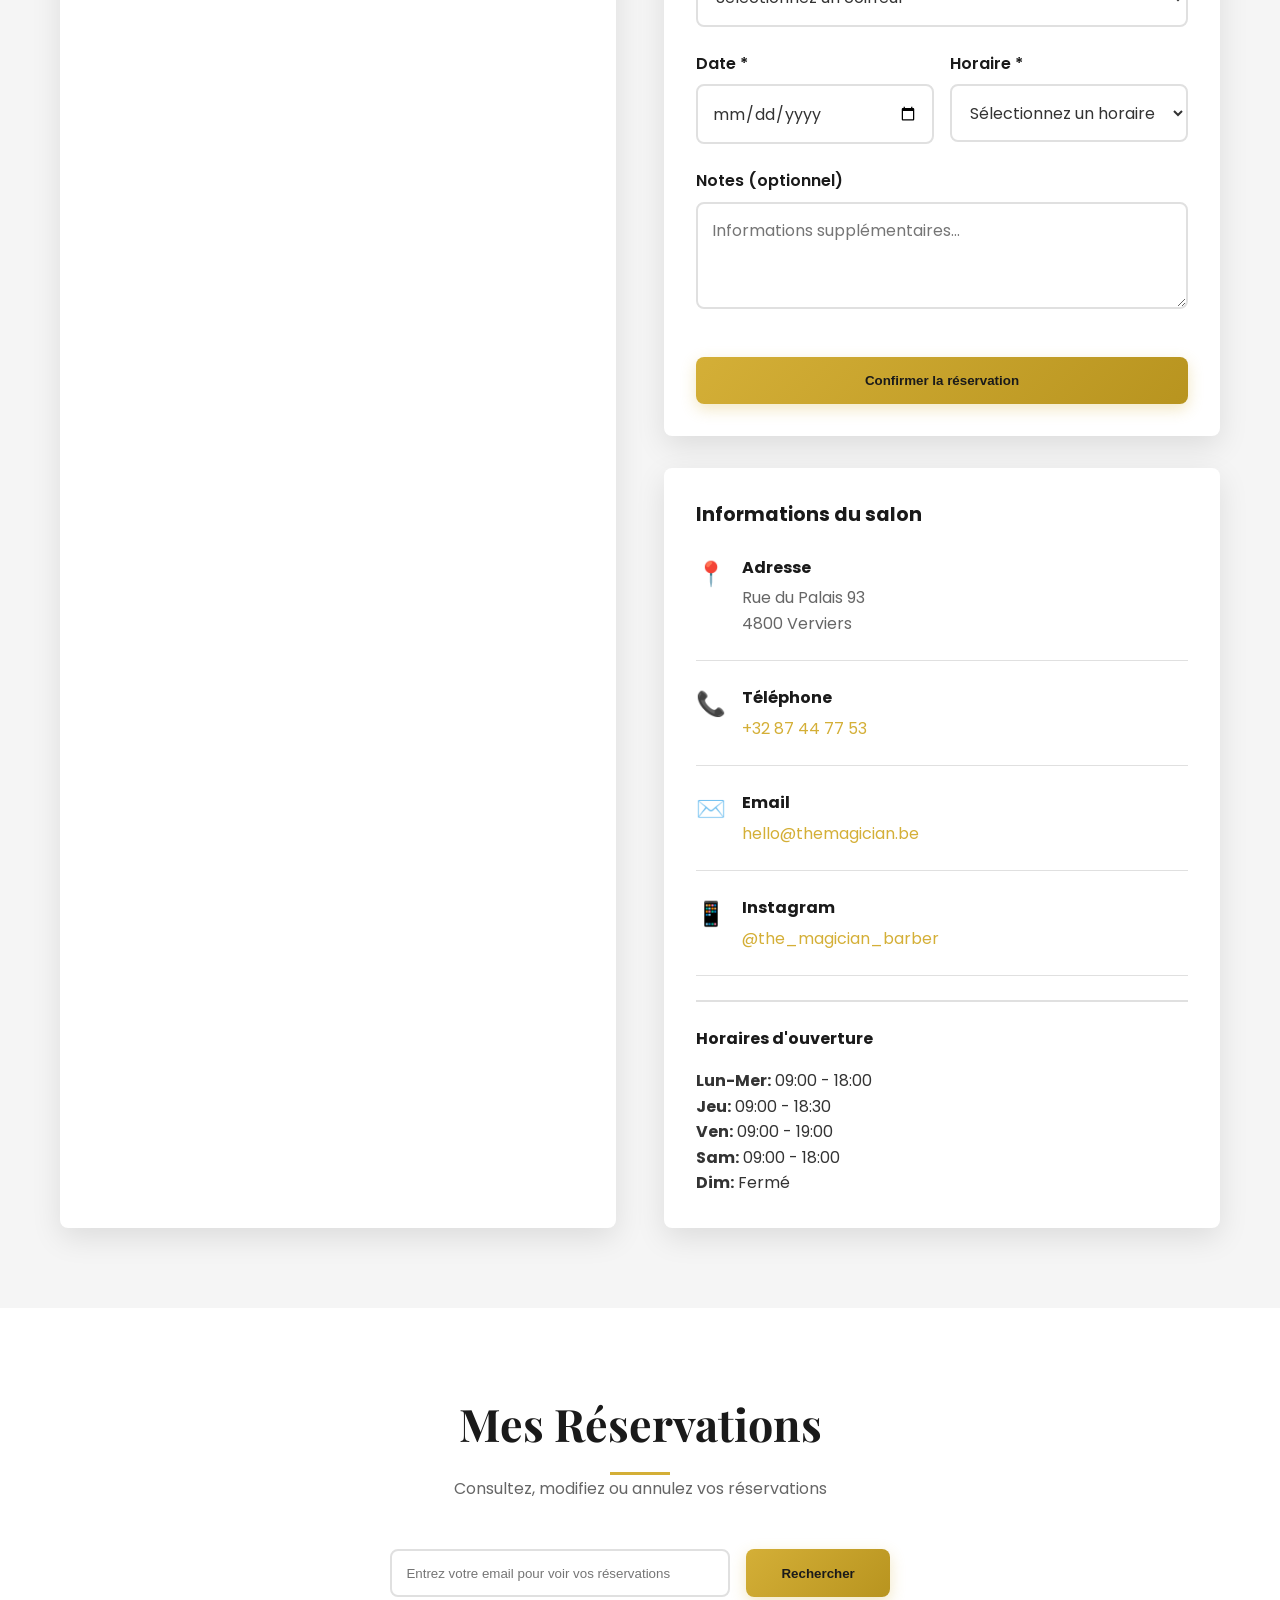
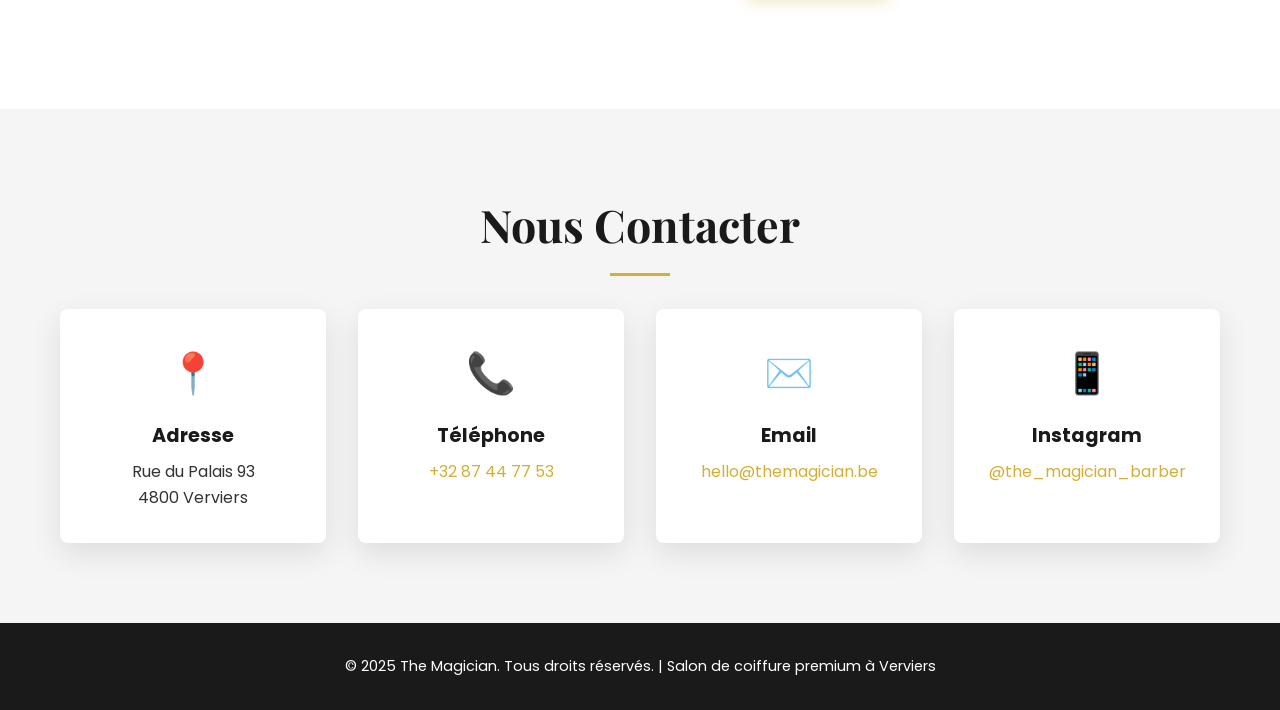
==== commit 68d42ae4: "noeil" ====
--- a/index.html
+++ b/index.html
@@ -4,22 +4,22 @@
   <meta charset="UTF-8" />
   <meta name="viewport" content="width=device-width, initial-scale=1.0" />
   <meta name="description" content="The Magician – Salon de coiffure premium à Verviers. Réservez votre rituel capillaire." />
-  <meta name="theme-color" content="#d4af37" />
+  <meta name="theme-color" content="#1a1a1a" />
   <title>The Magician – Salon de coiffure premium</title>
   <link rel="stylesheet" href="style.css" />
   <link rel="preconnect" href="https://fonts.googleapis.com" />
   <link rel="preconnect" href="https://fonts.gstatic.com" crossorigin />
-  <link href="https://fonts.googleapis.com/css2?family=Playfair+Display:wght@400;600;700&family=Poppins:wght@300;400;500;600;700&display=swap" rel="stylesheet" />
+  <link href="https://fonts.googleapis.com/css2?family=Playfair+Display:wght@400;600;700;800&family=Poppins:wght@300;400;500;600;700&display=swap" rel="stylesheet" />
 </head>
 <body>
   <!-- Navigation -->
   <nav class="navbar">
     <div class="navbar-container">
       <div class="navbar-brand">
-        <span class="brand-logo">TM</span>
+        <div class="brand-logo">✂️</div>
         <div class="brand-info">
           <h1>The Magician</h1>
-          <p>Salon de coiffure premium</p>
+          <p>Salon Premium</p>
         </div>
       </div>
       <ul class="navbar-menu">
@@ -33,15 +33,16 @@
     </div>
   </nav>
 
+  <!-- Announcements Banner -->
+  <div id="announcements-banner" class="announcements-banner"></div>
+
   <!-- Hero Section -->
   <section class="hero">
+    <div class="hero-overlay"></div>
     <div class="hero-content">
       <h2 class="hero-title">Révélez la magie de votre style</h2>
-      <p class="hero-subtitle">À deux pas du centre de Verviers, The Magician transforme chaque rendez-vous en rituel sur-mesure.</p>
+      <p class="hero-subtitle">Salon de coiffure premium à Verviers • Coupes • Barbe • Soins</p>
       <a href="#booking" class="btn-primary">Réserver maintenant</a>
-    </div>
-    <div class="hero-image">
-      <img src="https://images.unsplash.com/photo-1585747860715-cd4628902d4a?auto=format&fit=crop&w=600&q=80" alt="Salon de coiffure" />
     </div>
   </section>
 
@@ -51,22 +52,48 @@
       <h2 class="section-title">Nos Services</h2>
       <div class="services-grid">
         <div class="service-card">
-          <div class="service-icon">✂️</div>
-          <h3>Coupes</h3>
-          <p>Coupes tondeuse, dégradé, enfant et shampoing</p>
-          <span class="price">À partir de 13€</span>
-        </div>
+          <div class="service-image">
+            <img src="https://images.unsplash.com/photo-1599351431202-924373718618?auto=format&fit=crop&w=400&q=80" alt="Coupes" />
+          </div>
+          <div class="service-content">
+            <h3>Coupes</h3>
+            <ul>
+              <li>Coupe tondeuse - 13€</li>
+              <li>Coupe dégradé - 18€</li>
+              <li>Coupe enfant - 15€</li>
+              <li>Shampoing inclus</li>
+            </ul>
+          </div>
+        </div>
+
         <div class="service-card">
-          <div class="service-icon">🧔</div>
-          <h3>Barbe</h3>
-          <p>Tondeuse, entretien, longue et rasage à l'ancienne</p>
-          <span class="price">À partir de 5€</span>
-        </div>
+          <div class="service-image">
+            <img src="https://images.unsplash.com/photo-1621905167918-48416bd8575a?auto=format&fit=crop&w=400&q=80" alt="Barbe" />
+          </div>
+          <div class="service-content">
+            <h3>Barbe</h3>
+            <ul>
+              <li>Tondeuse - 5€</li>
+              <li>Entretien - 12€</li>
+              <li>Rasage à l'ancienne - 15€</li>
+              <li>Gommage & soin inclus</li>
+            </ul>
+          </div>
+        </div>
+
         <div class="service-card">
-          <div class="service-icon">💆</div>
-          <h3>Soins</h3>
-          <p>Soin visage signature et rituels premium</p>
-          <span class="price">À partir de 40€</span>
+          <div class="service-image">
+            <img src="https://images.unsplash.com/photo-1596728147701-392d4127585d?auto=format&fit=crop&w=400&q=80" alt="Soins" />
+          </div>
+          <div class="service-content">
+            <h3>Soins Premium</h3>
+            <ul>
+              <li>Soin visage signature - 40€</li>
+              <li>Massage crânien - 25€</li>
+              <li>Traitement barbe - 20€</li>
+              <li>Rituels sur-mesure</li>
+            </ul>
+          </div>
         </div>
       </div>
     </div>
@@ -75,25 +102,42 @@
   <!-- Team Section -->
   <section id="team" class="team">
     <div class="container">
-      <h2 class="section-title">Notre Équipe</h2>
+      <h2 class="section-title">Notre Équipe d'Experts</h2>
       <div class="team-grid">
         <div class="team-card">
-          <img src="https://images.unsplash.com/photo-1494790108377-be9c29b29330?auto=format&fit=crop&w=300&q=80" alt="Élodie" />
+          <div class="team-image">
+            <img src="https://images.unsplash.com/photo-1507003211169-0a1dd7228f2d?auto=format&fit=crop&w=300&q=80" alt="Malik" />
+            <div class="team-overlay">
+              <p>Spécialiste coupes & barbe</p>
+            </div>
+          </div>
+          <h3>Malik</h3>
+          <p class="role">Tailleur d'ombres</p>
+          <p class="specialty">15 ans d'expérience • Coupes graphiques • Barbes sculptées</p>
+        </div>
+
+        <div class="team-card">
+          <div class="team-image">
+            <img src="https://images.unsplash.com/photo-1494790108377-be9c29b29330?auto=format&fit=crop&w=300&q=80" alt="Élodie" />
+            <div class="team-overlay">
+              <p>Experte couleur & soins</p>
+            </div>
+          </div>
           <h3>Élodie</h3>
           <p class="role">Color Enchanteresse</p>
-          <p class="specialty">Experte en balayage soleil et corrections de couleurs</p>
-        </div>
+          <p class="specialty">Balayage • Corrections • Soins capillaires premium</p>
+        </div>
+
         <div class="team-card">
-          <img src="https://images.unsplash.com/photo-1507003211169-0a1dd7228f2d?auto=format&fit=crop&w=300&q=80" alt="Malik" />
-          <h3>Malik</h3>
-          <p class="role">Tailleur d'ombres</p>
-          <p class="specialty">Spécialiste des coupes graphiques et barbes sculptées</p>
-        </div>
-        <div class="team-card">
-          <img src="https://images.unsplash.com/photo-1438761681033-6461ffad8d80?auto=format&fit=crop&w=300&q=80" alt="Lucia" />
+          <div class="team-image">
+            <img src="https://images.unsplash.com/photo-1438761681033-6461ffad8d80?auto=format&fit=crop&w=300&q=80" alt="Lucia" />
+            <div class="team-overlay">
+              <p>Architecte du volume</p>
+            </div>
+          </div>
           <h3>Lucia</h3>
           <p class="role">Architecte du volume</p>
-          <p class="specialty">Maîtrise les coupes transformation et brushings</p>
+          <p class="specialty">Coupes transformation • Brushings • Mise en beauté</p>
         </div>
       </div>
     </div>
@@ -103,6 +147,7 @@
   <section id="booking" class="booking">
     <div class="container">
       <h2 class="section-title">Réserver un rendez-vous</h2>
+      
       <div class="booking-wrapper">
         <!-- Calendar -->
         <div class="booking-calendar">
@@ -121,22 +166,60 @@
             <div>Dim</div>
           </div>
           <div class="calendar-grid" id="calendar-grid"></div>
+          <div class="calendar-legend">
+            <p><span class="legend-available"></span> Disponible</p>
+            <p><span class="legend-booked"></span> Occupé</p>
+            <p><span class="legend-closed"></span> Fermé</p>
+          </div>
         </div>
 
         <!-- Booking Form -->
         <div class="booking-form-wrapper">
           <form id="booking-form" class="booking-form">
+            <h3>Vos informations</h3>
+            
+            <div class="form-row">
+              <div class="form-group">
+                <label for="prenom">Prénom *</label>
+                <input type="text" id="prenom" name="prenom" required />
+              </div>
+              <div class="form-group">
+                <label for="nom">Nom *</label>
+                <input type="text" id="nom" name="nom" required />
+              </div>
+            </div>
+
+            <div class="form-group">
+              <label for="email">Email *</label>
+              <input type="email" id="email" name="email" required />
+            </div>
+
+            <div class="form-group">
+              <label for="instagram">Instagram (optionnel)</label>
+              <input type="text" id="instagram" name="instagram" placeholder="@votre_compte" />
+            </div>
+
+            <h3 style="margin-top: 2rem;">Votre rendez-vous</h3>
+
             <div class="form-group">
               <label for="service">Service *</label>
               <select id="service" name="service" required>
                 <option value="">Sélectionnez un service</option>
-                <option value="coupe-tondeuse">Coupe tondeuse (13€)</option>
-                <option value="coupe-degrade">Coupe dégradé (18€)</option>
-                <option value="coupe-enfant">Coupe enfant (15€)</option>
-                <option value="barbe-tondeuse">Barbe tondeuse (5€)</option>
-                <option value="barbe-entretien">Barbe entretien (12€)</option>
-                <option value="rasage-ancien">Rasage à l'ancienne (15€)</option>
-                <option value="soin-visage">Soin visage signature (40€)</option>
+                <optgroup label="Coupes">
+                  <option value="coupe-tondeuse">Coupe tondeuse - 13€</option>
+                  <option value="coupe-degrade">Coupe dégradé - 18€</option>
+                  <option value="coupe-enfant">Coupe enfant - 15€</option>
+                </optgroup>
+                <optgroup label="Barbe">
+                  <option value="barbe-tondeuse">Barbe tondeuse - 5€</option>
+                  <option value="barbe-entretien">Barbe entretien - 12€</option>
+                  <option value="rasage-ancien">Rasage à l'ancienne - 15€</option>
+                </optgroup>
+                <optgroup label="Soins">
+                  <option value="soin-visage">Soin visage signature - 40€</option>
+                  <option value="massage-cranien">Massage crânien - 25€</option>
+                  <option value="traitement-barbe">Traitement barbe - 20€</option>
+                </optgroup>
               </select>
             </div>
 
@@ -144,46 +227,27 @@
               <label for="coiffeur">Coiffeur *</label>
               <select id="coiffeur" name="coiffeur" required>
                 <option value="">Sélectionnez un coiffeur</option>
-                <option value="elodie">Élodie</option>
-                <option value="malik">Malik</option>
-                <option value="lucia">Lucia</option>
+                <option value="malik">Malik - Tailleur d'ombres</option>
+                <option value="elodie">Élodie - Color Enchanteresse</option>
+                <option value="lucia">Lucia - Architecte du volume</option>
               </select>
             </div>
 
+            <div class="form-row">
+              <div class="form-group">
+                <label for="date">Date *</label>
+                <input type="date" id="date" name="date" required />
+              </div>
+              <div class="form-group">
+                <label for="time">Horaire *</label>
+                <select id="time" name="time" required>
+                  <option value="">Sélectionnez un horaire</option>
+                </select>
+              </div>
+            </div>
+
             <div class="form-group">
-              <label for="date">Date *</label>
-              <input type="date" id="date" name="date" required />
-            </div>
-
-            <div class="form-group">
-              <label for="time">Horaire *</label>
-              <select id="time" name="time" required>
-                <option value="">Sélectionnez un horaire</option>
-              </select>
-            </div>
-
-            <div class="form-group">
-              <label for="nom">Nom *</label>
-              <input type="text" id="nom" name="nom" required />
-            </div>
-
-            <div class="form-group">
-              <label for="prenom">Prénom *</label>
-              <input type="text" id="prenom" name="prenom" required />
-            </div>
-
-            <div class="form-group">
-              <label for="email">Email *</label>
-              <input type="email" id="email" name="email" required />
-            </div>
-
-            <div class="form-group">
-              <label for="instagram">Instagram</label>
-              <input type="text" id="instagram" name="instagram" placeholder="@votre_compte" />
-            </div>
-
-            <div class="form-group">
-              <label for="notes">Notes</label>
+              <label for="notes">Notes (optionnel)</label>
               <textarea id="notes" name="notes" rows="3" placeholder="Informations supplémentaires..."></textarea>
             </div>
 
@@ -193,22 +257,62 @@
 
           <!-- Booking Info -->
           <div class="booking-info">
-            <h3>Informations</h3>
-            <p><strong>Adresse:</strong> Rue du Palais 93, 4800 Verviers</p>
-            <p><strong>Téléphone:</strong> +32 87 44 77 53</p>
-            <p><strong>Email:</strong> hello@themagician.be</p>
-            <p><strong>Instagram:</strong> @the_magician_barber</p>
+            <h3>Informations du salon</h3>
+            <div class="info-item">
+              <span class="info-icon">📍</span>
+              <div>
+                <strong>Adresse</strong>
+                <p>Rue du Palais 93<br>4800 Verviers</p>
+              </div>
+            </div>
+            <div class="info-item">
+              <span class="info-icon">📞</span>
+              <div>
+                <strong>Téléphone</strong>
+                <p><a href="tel:+3287447753">+32 87 44 77 53</a></p>
+              </div>
+            </div>
+            <div class="info-item">
+              <span class="info-icon">✉️</span>
+              <div>
+                <strong>Email</strong>
+                <p><a href="mailto:hello@themagician.be">hello@themagician.be</a></p>
+              </div>
+            </div>
+            <div class="info-item">
+              <span class="info-icon">📱</span>
+              <div>
+                <strong>Instagram</strong>
+                <p><a href="https://instagram.com/the_magician_barber" target="_blank">@the_magician_barber</a></p>
+              </div>
+            </div>
+
             <div class="hours">
-              <h4>Horaires:</h4>
-              <p>Lun-Mer: 09:00 - 18:00</p>
-              <p>Jeu: 09:00 - 18:30</p>
-              <p>Ven: 09:00 - 19:00</p>
-              <p>Sam: 09:00 - 18:00</p>
-              <p>Dim: Fermé</p>
-            </div>
-          </div>
-        </div>
-      </div>
+              <h4>Horaires d'ouverture</h4>
+              <p><strong>Lun-Mer:</strong> 09:00 - 18:00</p>
+              <p><strong>Jeu:</strong> 09:00 - 18:30</p>
+              <p><strong>Ven:</strong> 09:00 - 19:00</p>
+              <p><strong>Sam:</strong> 09:00 - 18:00</p>
+              <p><strong>Dim:</strong> Fermé</p>
+            </div>
+          </div>
+        </div>
+      </div>
+    </div>
+  </section>
+
+  <!-- My Bookings Section -->
+  <section id="my-bookings" class="my-bookings">
+    <div class="container">
+      <h2 class="section-title">Mes Réservations</h2>
+      <p class="section-subtitle">Consultez, modifiez ou annulez vos réservations</p>
+      
+      <div class="bookings-search">
+        <input type="email" id="search-email" placeholder="Entrez votre email pour voir vos réservations" />
+        <button id="search-bookings" class="btn-primary">Rechercher</button>
+      </div>
+
+      <div id="bookings-list" class="bookings-list"></div>
     </div>
   </section>
 
@@ -244,7 +348,7 @@
   <!-- Footer -->
   <footer class="footer">
     <div class="container">
-      <p>&copy; 2025 The Magician. Tous droits réservés.</p>
+      <p>&copy; 2025 The Magician. Tous droits réservés. | Salon de coiffure premium à Verviers</p>
     </div>
   </footer>
 
@@ -260,20 +364,55 @@
   </div>
 
   <!-- Admin Panel -->
-  <div id="admin-panel" class="admin-panel hidden">
-    <div class="admin-header">
-      <h2>Tableau de bord Admin</h2>
-      <button id="admin-logout" class="btn-secondary">Déconnexion</button>
-    </div>
+  <div id="admin-panel" class="admin-panel">
+    <div class="admin-sidebar">
+      <div class="admin-header">
+        <h2>Admin Panel</h2>
+        <button id="admin-close" class="btn-close">✕</button>
+      </div>
+      <nav class="admin-nav">
+        <button class="admin-nav-btn active" data-tab="dashboard">📊 Tableau de bord</button>
+        <button class="admin-nav-btn" data-tab="reservations">📅 Réservations</button>
+        <button class="admin-nav-btn" data-tab="blocked">🚫 Créneaux bloqués</button>
+        <button class="admin-nav-btn" data-tab="announcements">📢 Annonces</button>
+        <button class="admin-nav-btn" data-tab="settings">⚙️ Paramètres</button>
+        <button id="admin-logout" class="btn-logout">Déconnexion</button>
+      </nav>
+    </div>
+
     <div class="admin-content">
-      <div class="admin-tabs">
-        <button class="tab-btn active" data-tab="reservations">Réservations</button>
-        <button class="tab-btn" data-tab="blocked">Créneaux bloqués</button>
-        <button class="tab-btn" data-tab="announcements">Annonces</button>
+      <!-- Dashboard Tab -->
+      <div id="dashboard-tab" class="admin-tab active">
+        <h2>Tableau de bord</h2>
+        <div class="dashboard-stats">
+          <div class="stat-card">
+            <div class="stat-number" id="stat-bookings">0</div>
+            <div class="stat-label">Réservations</div>
+          </div>
+          <div class="stat-card">
+            <div class="stat-number" id="stat-today">0</div>
+            <div class="stat-label">Aujourd'hui</div>
+          </div>
+          <div class="stat-card">
+            <div class="stat-number" id="stat-week">0</div>
+            <div class="stat-label">Cette semaine</div>
+          </div>
+        </div>
+        <div id="upcoming-bookings" class="upcoming-bookings"></div>
       </div>
 
       <!-- Reservations Tab -->
-      <div id="reservations-tab" class="tab-content active">
+      <div id="reservations-tab" class="admin-tab">
+        <h2>Gestion des réservations</h2>
+        <div class="admin-filters">
+          <input type="date" id="filter-date" />
+          <select id="filter-coiffeur">
+            <option value="">Tous les coiffeurs</option>
+            <option value="malik">Malik</option>
+            <option value="elodie">Élodie</option>
+            <option value="lucia">Lucia</option>
+          </select>
+        </div>
         <table class="admin-table">
           <thead>
             <tr>
@@ -282,6 +421,7 @@
               <th>Client</th>
               <th>Email</th>
               <th>Service</th>
+              <th>Coiffeur</th>
               <th>Actions</th>
             </tr>
           </thead>
@@ -290,29 +430,50 @@
       </div>
 
       <!-- Blocked Slots Tab -->
-      <div id="blocked-tab" class="tab-content">
-        <h3>Bloquer des créneaux</h3>
-        <div class="form-group">
-          <label for="block-date">Date</label>
-          <input type="date" id="block-date" />
-        </div>
-        <div class="form-group">
-          <label for="block-reason">Raison</label>
-          <input type="text" id="block-reason" placeholder="Ex: Fermeture, Vacances, Travaux..." />
-        </div>
-        <button id="block-submit" class="btn-primary">Bloquer</button>
-        <div id="blocked-list"></div>
+      <div id="blocked-tab" class="admin-tab">
+        <h2>Bloquer des créneaux</h2>
+        <div class="block-form">
+          <div class="form-group">
+            <label for="block-date">Date</label>
+            <input type="date" id="block-date" />
+          </div>
+          <div class="form-group">
+            <label for="block-reason">Raison</label>
+            <input type="text" id="block-reason" placeholder="Ex: Fermeture, Vacances, Travaux..." />
+          </div>
+          <button id="block-submit" class="btn-primary">Bloquer</button>
+        </div>
+        <div id="blocked-list" class="blocked-list"></div>
       </div>
 
       <!-- Announcements Tab -->
-      <div id="announcements-tab" class="tab-content">
-        <h3>Ajouter une annonce</h3>
-        <div class="form-group">
-          <label for="announcement-text">Message</label>
-          <textarea id="announcement-text" rows="4" placeholder="Votre annonce..."></textarea>
-        </div>
-        <button id="announcement-submit" class="btn-primary">Publier</button>
-        <div id="announcements-list"></div>
+      <div id="announcements-tab" class="admin-tab">
+        <h2>Annonces</h2>
+        <div class="announcement-form">
+          <div class="form-group">
+            <label for="announcement-text">Message</label>
+            <textarea id="announcement-text" rows="4" placeholder="Votre annonce..."></textarea>
+          </div>
+          <div class="form-group">
+            <label for="announcement-type">Type</label>
+            <select id="announcement-type">
+              <option value="info">Info</option>
+              <option value="warning">Avertissement</option>
+              <option value="closed">Fermé</option>
+            </select>
+          </div>
+          <button id="announcement-submit" class="btn-primary">Publier</button>
+        </div>
+        <div id="announcements-list" class="announcements-list"></div>
+      </div>
+
+      <!-- Settings Tab -->
+      <div id="settings-tab" class="admin-tab">
+        <h2>Paramètres</h2>
+        <div class="settings-group">
+          <h3>Horaires d'ouverture</h3>
+          <div id="hours-settings"></div>
+        </div>
       </div>
     </div>
   </div>
--- a/style.css
+++ b/style.css
@@ -8,929 +8,216 @@
   --primary: #d4af37;
   --primary-dark: #b8941f;
   --dark: #1a1a1a;
-  --light: #fafaf8;
+  --dark-light: #2d2d2d;
+  --light: #f5f5f5;
   --white: #ffffff;
   --gray: #e0e0e0;
   --text: #333;
   --text-light: #666;
-  --radius: 12px;
+  --error: #f44336;
+  --warning: #ff9800;
+  --radius: 8px;
   --shadow: 0 10px 30px rgba(0, 0, 0, 0.1);
-  --shadow-lg: 0 20px 50px rgba(0, 0, 0, 0.15);
+  --shadow-lg: 0 20px 50px rgba(0, 0, 0, 0.2);
   --transition: all 0.3s cubic-bezier(0.4, 0, 0.2, 1);
 }
 
-html {
-  scroll-behavior: smooth;
-}
-
-body {
-  font-family: "Poppins", sans-serif;
-  background: var(--light);
-  color: var(--text);
-  line-height: 1.6;
-  overflow-x: hidden;
-}
-
-.container {
-  max-width: 1200px;
-  margin: 0 auto;
-  padding: 0 20px;
-}
-
-/* ===== Navigation ===== */
-.navbar {
-  position: sticky;
-  top: 0;
-  background: var(--white);
-  box-shadow: var(--shadow);
-  z-index: 1000;
-  animation: slideDown 0.3s ease-out;
-}
-
-@keyframes slideDown {
-  from {
-    transform: translateY(-100%);
-    opacity: 0;
-  }
-  to {
-    transform: translateY(0);
-    opacity: 1;
-  }
-}
-
-.navbar-container {
-  display: flex;
-  justify-content: space-between;
-  align-items: center;
-  padding: 1rem 2rem;
-  max-width: 1200px;
-  margin: 0 auto;
-}
-
-.navbar-brand {
-  display: flex;
-  align-items: center;
-  gap: 1rem;
-  cursor: pointer;
-}
-
-.brand-logo {
-  width: 50px;
-  height: 50px;
-  background: linear-gradient(135deg, var(--primary), var(--primary-dark));
-  color: var(--white);
-  display: flex;
-  align-items: center;
-  justify-content: center;
-  border-radius: 8px;
-  font-weight: bold;
-  font-size: 1.2rem;
-  box-shadow: 0 5px 15px rgba(212, 175, 55, 0.3);
-}
-
-.brand-info h1 {
-  font-family: "Playfair Display", serif;
-  font-size: 1.3rem;
-  color: var(--dark);
-  margin: 0;
-}
-
-.brand-info p {
-  font-size: 0.8rem;
-  color: var(--text-light);
-  margin: 0;
-}
-
-.navbar-menu {
-  display: flex;
-  list-style: none;
-  gap: 2rem;
-  align-items: center;
-}
-
-.navbar-menu a {
-  color: var(--text);
-  text-decoration: none;
-  font-weight: 500;
-  transition: var(--transition);
-  position: relative;
-}
-
-.navbar-menu a::after {
-  content: "";
-  position: absolute;
-  bottom: -5px;
-  left: 0;
-  width: 0;
-  height: 2px;
-  background: var(--primary);
-  transition: var(--transition);
-}
-
-.navbar-menu a:hover::after {
-  width: 100%;
-}
-
-.btn-admin {
-  background: var(--primary);
-  color: var(--dark);
-  border: none;
-  padding: 0.6rem 1.2rem;
-  border-radius: var(--radius);
-  cursor: pointer;
-  font-weight: 600;
-  transition: var(--transition);
-}
-
-.btn-admin:hover {
-  background: var(--primary-dark);
-  transform: translateY(-2px);
-  box-shadow: 0 5px 15px rgba(212, 175, 55, 0.3);
-}
-
-.navbar-toggle {
-  display: none;
-  background: none;
-  border: none;
-  font-size: 1.5rem;
-  cursor: pointer;
-}
-
-/* ===== Hero Section ===== */
-.hero {
-  display: grid;
-  grid-template-columns: 1fr 1fr;
-  gap: 3rem;
-  align-items: center;
-  padding: 4rem 2rem;
-  background: linear-gradient(135deg, var(--white) 0%, var(--light) 100%);
-  min-height: 600px;
-}
-
-.hero-content {
-  animation: fadeInLeft 0.6s ease-out;
-}
-
-@keyframes fadeInLeft {
-  from {
-    opacity: 0;
-    transform: translateX(-30px);
-  }
-  to {
-    opacity: 1;
-    transform: translateX(0);
-  }
-}
-
-.hero-title {
-  font-family: "Playfair Display", serif;
-  font-size: clamp(2rem, 5vw, 3.5rem);
-  color: var(--dark);
-  margin-bottom: 1rem;
-  line-height: 1.2;
-}
-
-.hero-subtitle {
-  font-size: 1.1rem;
-  color: var(--text-light);
-  margin-bottom: 2rem;
-  line-height: 1.8;
-}
-
-.hero-image {
-  animation: fadeInRight 0.6s ease-out;
-  overflow: hidden;
-  border-radius: var(--radius);
-  box-shadow: var(--shadow-lg);
-}
-
-@keyframes fadeInRight {
-  from {
-    opacity: 0;
-    transform: translateX(30px);
-  }
-  to {
-    opacity: 1;
-    transform: translateX(0);
-  }
-}
-
-.hero-image img {
-  width: 100%;
-  height: 100%;
-  object-fit: cover;
-  transition: var(--transition);
-}
-
-.hero-image:hover img {
-  transform: scale(1.05);
-}
-
-/* ===== Buttons ===== */
-.btn-primary {
-  background: linear-gradient(135deg, var(--primary), var(--primary-dark));
-  color: var(--dark);
-  border: none;
-  padding: 0.8rem 2rem;
-  border-radius: var(--radius);
-  font-weight: 600;
-  cursor: pointer;
-  transition: var(--transition);
-  display: inline-block;
-  text-decoration: none;
-  box-shadow: 0 5px 15px rgba(212, 175, 55, 0.3);
-}
-
-.btn-primary:hover {
-  transform: translateY(-3px);
-  box-shadow: 0 10px 25px rgba(212, 175, 55, 0.4);
-}
-
-.btn-secondary {
-  background: var(--gray);
-  color: var(--text);
-  border: none;
-  padding: 0.6rem 1.2rem;
-  border-radius: var(--radius);
-  cursor: pointer;
-  transition: var(--transition);
-}
-
-.btn-secondary:hover {
-  background: #d0d0d0;
-}
-
-/* ===== Sections ===== */
-.section-title {
-  font-family: "Playfair Display", serif;
-  font-size: clamp(2rem, 4vw, 2.5rem);
-  text-align: center;
-  margin-bottom: 3rem;
-  color: var(--dark);
-  position: relative;
-  padding-bottom: 1rem;
-}
-
-.section-title::after {
-  content: "";
-  position: absolute;
-  bottom: 0;
-  left: 50%;
-  transform: translateX(-50%);
-  width: 60px;
-  height: 3px;
-  background: var(--primary);
-  border-radius: 2px;
-}
-
-section {
-  padding: 4rem 0;
-}
-
-/* ===== Services ===== */
-.services {
-  background: var(--white);
-}
-
-.services-grid {
-  display: grid;
-  grid-template-columns: repeat(auto-fit, minmax(280px, 1fr));
-  gap: 2rem;
-}
-
-.service-card {
-  background: var(--light);
-  padding: 2rem;
-  border-radius: var(--radius);
-  text-align: center;
-  transition: var(--transition);
-  box-shadow: 0 5px 15px rgba(0, 0, 0, 0.05);
-}
-
-.service-card:hover {
-  transform: translateY(-10px);
-  box-shadow: var(--shadow);
-}
-
-.service-icon {
-  font-size: 3rem;
-  margin-bottom: 1rem;
-}
-
-.service-card h3 {
-  font-size: 1.3rem;
-  margin-bottom: 0.5rem;
-  color: var(--dark);
-}
-
-.service-card p {
-  color: var(--text-light);
-  margin-bottom: 1rem;
-}
-
-.price {
-  display: inline-block;
-  background: var(--primary);
-  color: var(--dark);
-  padding: 0.4rem 0.8rem;
-  border-radius: 20px;
-  font-weight: 600;
-  font-size: 0.9rem;
-}
-
-/* ===== Team ===== */
-.team {
-  background: linear-gradient(135deg, var(--light) 0%, var(--white) 100%);
-}
-
-.team-grid {
-  display: grid;
-  grid-template-columns: repeat(auto-fit, minmax(250px, 1fr));
-  gap: 2rem;
-}
-
-.team-card {
-  background: var(--white);
-  border-radius: var(--radius);
-  overflow: hidden;
-  box-shadow: var(--shadow);
-  transition: var(--transition);
-  text-align: center;
-}
-
-.team-card:hover {
-  transform: translateY(-10px);
-  box-shadow: var(--shadow-lg);
-}
-
-.team-card img {
-  width: 100%;
-  height: 250px;
-  object-fit: cover;
-  transition: var(--transition);
-}
-
-.team-card:hover img {
-  transform: scale(1.1);
-}
-
-.team-card h3 {
-  font-size: 1.3rem;
-  margin: 1rem 0 0.3rem;
-  color: var(--dark);
-}
-
-.team-card .role {
-  color: var(--primary);
-  font-weight: 600;
-  font-size: 0.9rem;
-  margin-bottom: 0.5rem;
-}
-
-.team-card .specialty {
-  color: var(--text-light);
-  font-size: 0.9rem;
-  padding: 0 1rem 1rem;
-}
-
-/* ===== Booking ===== */
-.booking {
-  background: var(--white);
-}
-
-.booking-wrapper {
-  display: grid;
-  grid-template-columns: 1fr 1fr;
-  gap: 3rem;
-  background: var(--light);
-  padding: 2rem;
-  border-radius: var(--radius);
-}
-
-.booking-calendar {
-  background: var(--white);
-  padding: 2rem;
-  border-radius: var(--radius);
-  box-shadow: var(--shadow);
-}
-
-.calendar-header {
-  display: flex;
-  justify-content: space-between;
-  align-items: center;
-  margin-bottom: 2rem;
-}
-
-.calendar-header h3 {
-  font-family: "Playfair Display", serif;
-  font-size: 1.3rem;
-  color: var(--dark);
-}
-
-.btn-nav {
-  background: var(--primary);
-  color: var(--dark);
-  border: none;
-  width: 40px;
-  height: 40px;
-  border-radius: 50%;
-  cursor: pointer;
-  font-size: 1.2rem;
-  transition: var(--transition);
-}
-
-.btn-nav:hover {
-  background: var(--primary-dark);
-  transform: scale(1.1);
-}
-
-.calendar-weekdays {
-  display: grid;
-  grid-template-columns: repeat(7, 1fr);
-  gap: 0.5rem;
-  margin-bottom: 1rem;
-  text-align: center;
-  font-weight: 600;
-  color: var(--text-light);
-  font-size: 0.9rem;
-}
-
-.calendar-grid {
-  display: grid;
-  grid-template-columns: repeat(7, 1fr);
-  gap: 0.5rem;
-}
-
-.calendar-day {
-  aspect-ratio: 1;
-  display: flex;
-  align-items: center;
-  justify-content: center;
-  border: 2px solid var(--gray);
-  border-radius: 8px;
-  cursor: pointer;
-  transition: var(--transition);
-  font-weight: 600;
-  font-size: 0.9rem;
-  background: var(--light);
-}
-
-.calendar-day:hover:not(.disabled) {
-  border-color: var(--primary);
-  background: var(--white);
-  transform: scale(1.05);
-}
-
-.calendar-day.selected {
-  background: var(--primary);
-  color: var(--dark);
-  border-color: var(--primary-dark);
-  box-shadow: 0 5px 15px rgba(212, 175, 55, 0.3);
-}
-
-.calendar-day.disabled {
-  opacity: 0.5;
-  cursor: not-allowed;
-  background: var(--gray);
-}
-
-.calendar-day.has-booking::after {
-  content: "●";
-  position: absolute;
-  font-size: 0.5rem;
-  color: var(--primary);
-}
-
-/* ===== Booking Form ===== */
-.booking-form-wrapper {
-  display: flex;
-  flex-direction: column;
-  gap: 2rem;
-}
-
-.booking-form {
-  background: var(--white);
-  padding: 2rem;
-  border-radius: var(--radius);
-  box-shadow: var(--shadow);
-}
-
-.form-group {
-  margin-bottom: 1.5rem;
-}
-
-.form-group label {
-  display: block;
-  margin-bottom: 0.5rem;
-  font-weight: 600;
-  color: var(--dark);
-}
-
-.form-group input,
-.form-group select,
-.form-group textarea {
-  width: 100%;
-  padding: 0.8rem;
-  border: 2px solid var(--gray);
-  border-radius: 8px;
-  font-family: inherit;
-  font-size: 1rem;
-  transition: var(--transition);
-}
-
-.form-group input:focus,
-.form-group select:focus,
-.form-group textarea:focus {
-  outline: none;
-  border-color: var(--primary);
-  box-shadow: 0 0 0 3px rgba(212, 175, 55, 0.1);
-}
-
-.btn-submit {
-  width: 100%;
-  padding: 1rem;
-  font-size: 1rem;
-  margin-top: 1rem;
-}
-
-.form-message {
-  padding: 1rem;
-  border-radius: 8px;
-  margin-top: 1rem;
-  display: none;
-}
-
-.form-message.success {
-  display: block;
-  background: #d4edda;
-  color: #155724;
-  border: 1px solid #c3e6cb;
-}
-
-.form-message.error {
-  display: block;
-  background: #f8d7da;
-  color: #721c24;
-  border: 1px solid #f5c6cb;
-}
-
-/* ===== Booking Info ===== */
-.booking-info {
-  background: var(--white);
-  padding: 2rem;
-  border-radius: var(--radius);
-  box-shadow: var(--shadow);
-}
-
-.booking-info h3 {
-  font-size: 1.3rem;
-  margin-bottom: 1.5rem;
-  color: var(--dark);
-}
-
-.booking-info p {
-  margin-bottom: 0.8rem;
-  color: var(--text-light);
-}
-
-.booking-info strong {
-  color: var(--dark);
-}
-
-.hours {
-  margin-top: 1.5rem;
-  padding-top: 1.5rem;
-  border-top: 2px solid var(--gray);
-}
-
-.hours h4 {
-  margin-bottom: 0.8rem;
-  color: var(--dark);
-}
-
-/* ===== Contact ===== */
-.contact {
-  background: linear-gradient(135deg, var(--light) 0%, var(--white) 100%);
-}
-
-.contact-grid {
-  display: grid;
-  grid-template-columns: repeat(auto-fit, minmax(250px, 1fr));
-  gap: 2rem;
-}
-
-.contact-item {
-  background: var(--white);
-  padding: 2rem;
-  border-radius: var(--radius);
-  text-align: center;
-  box-shadow: var(--shadow);
-  transition: var(--transition);
-}
-
-.contact-item:hover {
-  transform: translateY(-10px);
-  box-shadow: var(--shadow-lg);
-}
-
-.contact-icon {
-  font-size: 2.5rem;
-  margin-bottom: 1rem;
-}
-
-.contact-item h3 {
-  font-size: 1.2rem;
-  margin-bottom: 0.5rem;
-  color: var(--dark);
-}
-
-.contact-item a {
-  color: var(--primary);
-  text-decoration: none;
-  transition: var(--transition);
-}
-
-.contact-item a:hover {
-  color: var(--primary-dark);
-}
-
-/* ===== Footer ===== */
-.footer {
-  background: var(--dark);
-  color: var(--white);
-  text-align: center;
-  padding: 2rem;
-}
-
-/* ===== Modal ===== */
-.modal {
-  display: none;
-  position: fixed;
-  top: 0;
-  left: 0;
-  width: 100%;
-  height: 100%;
-  background: rgba(0, 0, 0, 0.5);
-  z-index: 2000;
-  align-items: center;
-  justify-content: center;
-  animation: fadeIn 0.3s ease-out;
-}
-
-@keyframes fadeIn {
-  from {
-    opacity: 0;
-  }
-  to {
-    opacity: 1;
-  }
-}
-
-.modal.active {
-  display: flex;
-}
-
-.modal-content {
-  background: var(--white);
-  padding: 2rem;
-  border-radius: var(--radius);
-  max-width: 400px;
-  width: 90%;
-  box-shadow: var(--shadow-lg);
-  position: relative;
-  animation: slideUp 0.3s ease-out;
-}
-
-@keyframes slideUp {
-  from {
-    transform: translateY(30px);
-    opacity: 0;
-  }
-  to {
-    transform: translateY(0);
-    opacity: 1;
-  }
-}
-
-.modal-close {
-  position: absolute;
-  top: 1rem;
-  right: 1rem;
-  background: none;
-  border: none;
-  font-size: 1.5rem;
-  cursor: pointer;
-  color: var(--text-light);
-}
-
-.modal-content h2 {
-  margin-bottom: 1.5rem;
-  color: var(--dark);
-}
-
-.modal-content input {
-  width: 100%;
-  padding: 0.8rem;
-  margin-bottom: 1rem;
-  border: 2px solid var(--gray);
-  border-radius: 8px;
-  font-size: 1rem;
-}
-
-.modal-content button {
-  width: 100%;
-}
-
-/* ===== Admin Panel ===== */
-.admin-panel {
-  position: fixed;
-  top: 0;
-  right: 0;
-  width: 100%;
-  max-width: 500px;
-  height: 100vh;
-  background: var(--white);
-  box-shadow: -5px 0 20px rgba(0, 0, 0, 0.2);
-  z-index: 2000;
-  overflow-y: auto;
-  transform: translateX(100%);
-  transition: var(--transition);
-}
-
-.admin-panel.active {
-  transform: translateX(0);
-}
-
-.admin-panel.hidden {
-  display: none;
-}
-
-.admin-header {
-  background: var(--primary);
-  color: var(--dark);
-  padding: 2rem;
-  display: flex;
-  justify-content: space-between;
-  align-items: center;
-}
-
-.admin-content {
-  padding: 2rem;
-}
-
-.admin-tabs {
-  display: flex;
-  gap: 1rem;
-  margin-bottom: 2rem;
-  border-bottom: 2px solid var(--gray);
-}
-
-.tab-btn {
-  background: none;
-  border: none;
-  padding: 0.8rem 1rem;
-  cursor: pointer;
-  font-weight: 600;
-  color: var(--text-light);
-  transition: var(--transition);
-  border-bottom: 3px solid transparent;
-  margin-bottom: -2px;
-}
-
-.tab-btn.active {
-  color: var(--primary);
-  border-bottom-color: var(--primary);
-}
-
-.tab-content {
-  display: none;
-}
-
-.tab-content.active {
-  display: block;
-}
-
-.admin-table {
-  width: 100%;
-  border-collapse: collapse;
-  font-size: 0.9rem;
-}
-
-.admin-table th {
-  background: var(--light);
-  padding: 0.8rem;
-  text-align: left;
-  font-weight: 600;
-  border-bottom: 2px solid var(--gray);
-}
-
-.admin-table td {
-  padding: 0.8rem;
-  border-bottom: 1px solid var(--gray);
-}
-
-/* ===== Responsive ===== */
+html { scroll-behavior: smooth; }
+body { font-family: "Poppins", sans-serif; background: var(--white); color: var(--text); line-height: 1.6; overflow-x: hidden; }
+.container { max-width: 1200px; margin: 0 auto; padding: 0 20px; }
+
+@keyframes slideDown { from { transform: translateY(-100%); opacity: 0; } to { transform: translateY(0); opacity: 1; } }
+@keyframes fadeIn { from { opacity: 0; } to { opacity: 1; } }
+@keyframes slideUp { from { transform: translateY(30px); opacity: 0; } to { transform: translateY(0); opacity: 1; } }
+@keyframes scaleIn { from { transform: scale(0.95); opacity: 0; } to { transform: scale(1); opacity: 1; } }
+
+.navbar { position: sticky; top: 0; background: var(--white); box-shadow: var(--shadow); z-index: 1000; animation: slideDown 0.3s ease-out; }
+.navbar-container { display: flex; justify-content: space-between; align-items: center; padding: 1rem 2rem; max-width: 1200px; margin: 0 auto; }
+.navbar-brand { display: flex; align-items: center; gap: 1rem; cursor: pointer; text-decoration: none; color: var(--dark); }
+.brand-logo { font-size: 1.8rem; }
+.brand-info h1 { font-family: "Playfair Display", serif; font-size: 1.3rem; color: var(--dark); margin: 0; font-weight: 700; }
+.brand-info p { font-size: 0.8rem; color: var(--text-light); margin: 0; }
+.navbar-menu { display: flex; list-style: none; gap: 2rem; align-items: center; }
+.navbar-menu a { color: var(--text); text-decoration: none; font-weight: 500; transition: var(--transition); position: relative; }
+.navbar-menu a::after { content: ""; position: absolute; bottom: -5px; left: 0; width: 0; height: 2px; background: var(--primary); transition: var(--transition); }
+.navbar-menu a:hover::after { width: 100%; }
+.btn-admin { background: linear-gradient(135deg, var(--primary), var(--primary-dark)); color: var(--dark); border: none; padding: 0.6rem 1.2rem; border-radius: var(--radius); cursor: pointer; font-weight: 600; transition: var(--transition); }
+.btn-admin:hover { transform: translateY(-2px); box-shadow: 0 5px 15px rgba(212, 175, 55, 0.3); }
+.navbar-toggle { display: none; background: none; border: none; font-size: 1.5rem; cursor: pointer; }
+
+.announcements-banner { background: linear-gradient(135deg, var(--warning), #ff7043); color: var(--white); padding: 1rem; text-align: center; font-weight: 600; display: none; }
+.announcements-banner.active { display: block; }
+
+.hero { position: relative; height: 600px; background: linear-gradient(135deg, var(--dark) 0%, var(--dark-light) 100%); background-image: url('https://images.unsplash.com/photo-1585747860715-cd4628902d4a?auto=format&fit=crop&w=1200&q=80'); background-size: cover; background-position: center; display: flex; align-items: center; justify-content: center; color: var(--white); overflow: hidden; }
+.hero-overlay { position: absolute; top: 0; left: 0; right: 0; bottom: 0; background: rgba(26, 26, 26, 0.7); z-index: 1; }
+.hero-content { position: relative; z-index: 2; text-align: center; animation: slideUp 0.6s ease-out; max-width: 600px; }
+.hero-title { font-family: "Playfair Display", serif; font-size: clamp(2.5rem, 6vw, 4rem); margin-bottom: 1rem; line-height: 1.2; font-weight: 800; }
+.hero-subtitle { font-size: 1.2rem; margin-bottom: 2rem; opacity: 0.95; }
+
+.btn-primary { background: linear-gradient(135deg, var(--primary), var(--primary-dark)); color: var(--dark); border: none; padding: 0.9rem 2.2rem; border-radius: var(--radius); font-weight: 600; cursor: pointer; transition: var(--transition); display: inline-block; text-decoration: none; box-shadow: 0 5px 15px rgba(212, 175, 55, 0.3); }
+.btn-primary:hover { transform: translateY(-3px); box-shadow: 0 10px 25px rgba(212, 175, 55, 0.4); }
+.btn-secondary { background: var(--gray); color: var(--text); border: none; padding: 0.6rem 1.2rem; border-radius: var(--radius); cursor: pointer; transition: var(--transition); }
+.btn-secondary:hover { background: #d0d0d0; }
+.btn-close { background: none; border: none; font-size: 1.5rem; cursor: pointer; color: var(--text-light); }
+.btn-logout { width: 100%; background: var(--error); color: var(--white); border: none; padding: 0.8rem; border-radius: var(--radius); cursor: pointer; font-weight: 600; margin-top: 2rem; }
+
+.section-title { font-family: "Playfair Display", serif; font-size: clamp(2rem, 4vw, 2.8rem); text-align: center; margin-bottom: 1rem; color: var(--dark); position: relative; font-weight: 700; }
+.section-title::after { content: ""; position: absolute; bottom: -15px; left: 50%; transform: translateX(-50%); width: 60px; height: 3px; background: var(--primary); }
+.section-subtitle { text-align: center; color: var(--text-light); margin-bottom: 3rem; }
+section { padding: 5rem 0; }
+
+.services { background: var(--light); }
+.services-grid { display: grid; grid-template-columns: repeat(auto-fit, minmax(300px, 1fr)); gap: 2rem; margin-top: 3rem; }
+.service-card { background: var(--white); border-radius: var(--radius); overflow: hidden; box-shadow: var(--shadow); transition: var(--transition); animation: slideUp 0.6s ease-out; }
+.service-card:hover { transform: translateY(-10px); box-shadow: var(--shadow-lg); }
+.service-image { width: 100%; height: 250px; overflow: hidden; }
+.service-image img { width: 100%; height: 100%; object-fit: cover; transition: var(--transition); }
+.service-card:hover .service-image img { transform: scale(1.1); }
+.service-content { padding: 2rem; }
+.service-content h3 { font-size: 1.5rem; margin-bottom: 1rem; color: var(--dark); font-weight: 700; }
+.service-content ul { list-style: none; }
+.service-content li { padding: 0.5rem 0; color: var(--text-light); border-bottom: 1px solid var(--gray); padding-bottom: 0.8rem; margin-bottom: 0.8rem; }
+.service-content li:last-child { border-bottom: none; }
+
+.team { background: var(--white); }
+.team-grid { display: grid; grid-template-columns: repeat(auto-fit, minmax(280px, 1fr)); gap: 2rem; margin-top: 3rem; }
+.team-card { background: var(--light); border-radius: var(--radius); overflow: hidden; box-shadow: var(--shadow); transition: var(--transition); text-align: center; animation: slideUp 0.6s ease-out; }
+.team-card:hover { transform: translateY(-10px); box-shadow: var(--shadow-lg); }
+.team-image { position: relative; width: 100%; height: 300px; overflow: hidden; }
+.team-image img { width: 100%; height: 100%; object-fit: cover; transition: var(--transition); }
+.team-image:hover img { transform: scale(1.1); }
+.team-overlay { position: absolute; top: 0; left: 0; right: 0; bottom: 0; background: rgba(212, 175, 55, 0.9); display: flex; align-items: center; justify-content: center; opacity: 0; transition: var(--transition); }
+.team-card:hover .team-overlay { opacity: 1; }
+.team-overlay p { color: var(--dark); font-weight: 600; }
+.team-card h3 { font-size: 1.4rem; margin: 1.5rem 0 0.5rem; color: var(--dark); font-weight: 700; }
+.team-card .role { color: var(--primary); font-weight: 600; margin-bottom: 0.5rem; }
+.team-card .specialty { color: var(--text-light); font-size: 0.9rem; padding: 0 1rem 1.5rem; }
+
+.booking { background: var(--light); }
+.booking-wrapper { display: grid; grid-template-columns: 1fr 1fr; gap: 3rem; margin-top: 3rem; }
+.booking-calendar { background: var(--white); padding: 2rem; border-radius: var(--radius); box-shadow: var(--shadow); animation: slideUp 0.6s ease-out; }
+.calendar-header { display: flex; justify-content: space-between; align-items: center; margin-bottom: 2rem; }
+.calendar-header h3 { font-family: "Playfair Display", serif; font-size: 1.4rem; color: var(--dark); font-weight: 700; }
+.btn-nav { background: linear-gradient(135deg, var(--primary), var(--primary-dark)); color: var(--dark); border: none; width: 40px; height: 40px; border-radius: 50%; cursor: pointer; font-size: 1.2rem; transition: var(--transition); font-weight: 600; }
+.btn-nav:hover { transform: scale(1.1); }
+.calendar-weekdays { display: grid; grid-template-columns: repeat(7, 1fr); gap: 0.5rem; margin-bottom: 1rem; text-align: center; font-weight: 600; color: var(--text-light); font-size: 0.9rem; }
+.calendar-grid { display: grid; grid-template-columns: repeat(7, 1fr); gap: 0.5rem; margin-bottom: 1.5rem; }
+.calendar-day { aspect-ratio: 1; display: flex; align-items: center; justify-content: center; border: 2px solid var(--gray); border-radius: var(--radius); cursor: pointer; transition: var(--transition); font-weight: 600; background: var(--white); position: relative; }
+.calendar-day:hover:not(.disabled):not(.closed) { border-color: var(--primary); background: var(--light); transform: scale(1.05); }
+.calendar-day.selected { background: var(--primary); color: var(--dark); border-color: var(--primary-dark); box-shadow: 0 5px 15px rgba(212, 175, 55, 0.3); }
+.calendar-day.disabled { opacity: 0.4; cursor: not-allowed; background: var(--gray); }
+.calendar-day.closed { opacity: 0.5; cursor: not-allowed; background: #ffebee; border-color: var(--error); color: var(--error); }
+.calendar-day.has-booking::after { content: "?"; position: absolute; top: 2px; right: 5px; font-size: 0.6rem; color: var(--primary); }
+.calendar-legend { display: flex; gap: 2rem; font-size: 0.9rem; padding-top: 1rem; border-top: 1px solid var(--gray); }
+.legend-available, .legend-booked, .legend-closed { width: 12px; height: 12px; border-radius: 2px; }
+.legend-available { background: var(--white); border: 2px solid var(--gray); }
+.legend-booked { background: var(--primary); }
+.legend-closed { background: #ffebee; border: 2px solid var(--error); }
+
+.booking-form-wrapper { display: flex; flex-direction: column; gap: 2rem; }
+.booking-form { background: var(--white); padding: 2rem; border-radius: var(--radius); box-shadow: var(--shadow); animation: slideUp 0.6s ease-out; }
+.booking-form h3 { font-size: 1.2rem; margin-bottom: 1.5rem; color: var(--dark); font-weight: 700; }
+.form-row { display: grid; grid-template-columns: 1fr 1fr; gap: 1rem; }
+.form-group { margin-bottom: 1.5rem; }
+.form-group label { display: block; margin-bottom: 0.5rem; font-weight: 600; color: var(--dark); }
+.form-group input, .form-group select, .form-group textarea { width: 100%; padding: 0.9rem; border: 2px solid var(--gray); border-radius: var(--radius); font-family: inherit; font-size: 1rem; transition: var(--transition); background: var(--white); color: var(--text); }
+.form-group input:focus, .form-group select:focus, .form-group textarea:focus { outline: none; border-color: var(--primary); box-shadow: 0 0 0 3px rgba(212, 175, 55, 0.1); }
+.btn-submit { width: 100%; padding: 1rem; margin-top: 1rem; }
+.form-message { padding: 1rem; border-radius: var(--radius); margin-top: 1rem; display: none; }
+.form-message.success { display: block; background: #d4edda; color: #155724; border: 1px solid #c3e6cb; }
+.form-message.error { display: block; background: #f8d7da; color: #721c24; border: 1px solid #f5c6cb; }
+
+.booking-info { background: var(--white); padding: 2rem; border-radius: var(--radius); box-shadow: var(--shadow); animation: slideUp 0.6s ease-out; }
+.booking-info h3 { font-size: 1.2rem; margin-bottom: 1.5rem; color: var(--dark); font-weight: 700; }
+.info-item { display: flex; gap: 1rem; margin-bottom: 1.5rem; padding-bottom: 1.5rem; border-bottom: 1px solid var(--gray); }
+.info-item:last-of-type { border-bottom: none; }
+.info-icon { font-size: 1.5rem; min-width: 30px; }
+.info-item strong { color: var(--dark); display: block; margin-bottom: 0.3rem; }
+.info-item p { color: var(--text-light); margin: 0; }
+.info-item a { color: var(--primary); text-decoration: none; }
+.hours { margin-top: 1.5rem; padding-top: 1.5rem; border-top: 2px solid var(--gray); }
+.hours h4 { margin-bottom: 1rem; color: var(--dark); font-weight: 700; }
+
+.my-bookings { background: var(--white); }
+.bookings-search { display: flex; gap: 1rem; margin-bottom: 2rem; max-width: 500px; margin-left: auto; margin-right: auto; }
+.bookings-search input { flex: 1; padding: 0.9rem; border: 2px solid var(--gray); border-radius: var(--radius); }
+.bookings-list { display: grid; grid-template-columns: repeat(auto-fill, minmax(350px, 1fr)); gap: 2rem; margin-top: 2rem; }
+.booking-item { background: var(--light); padding: 2rem; border-radius: var(--radius); border-left: 4px solid var(--primary); box-shadow: var(--shadow); animation: slideUp 0.6s ease-out; }
+.booking-item h4 { color: var(--dark); margin-bottom: 1rem; font-weight: 700; }
+.booking-item p { margin-bottom: 0.5rem; color: var(--text-light); }
+.booking-actions { display: flex; gap: 1rem; margin-top: 1.5rem; }
+.booking-actions button { flex: 1; padding: 0.7rem; border: none; border-radius: var(--radius); cursor: pointer; font-weight: 600; }
+.btn-edit { background: var(--primary); color: var(--dark); }
+.btn-delete { background: var(--error); color: var(--white); }
+
+.contact { background: var(--light); }
+.contact-grid { display: grid; grid-template-columns: repeat(auto-fit, minmax(250px, 1fr)); gap: 2rem; margin-top: 3rem; }
+.contact-item { background: var(--white); padding: 2rem; border-radius: var(--radius); text-align: center; box-shadow: var(--shadow); transition: var(--transition); animation: slideUp 0.6s ease-out; }
+.contact-item:hover { transform: translateY(-10px); box-shadow: var(--shadow-lg); }
+.contact-icon { font-size: 2.5rem; margin-bottom: 1rem; }
+.contact-item h3 { font-size: 1.2rem; margin-bottom: 0.5rem; color: var(--dark); font-weight: 700; }
+.contact-item a { color: var(--primary); text-decoration: none; }
+
+.footer { background: var(--dark); color: var(--white); text-align: center; padding: 2rem; font-size: 0.9rem; }
+
+.modal { display: none; position: fixed; top: 0; left: 0; width: 100%; height: 100%; background: rgba(0, 0, 0, 0.7); z-index: 2000; align-items: center; justify-content: center; }
+.modal.active { display: flex; }
+.modal-content { background: var(--white); padding: 2.5rem; border-radius: var(--radius); max-width: 400px; width: 90%; box-shadow: var(--shadow-lg); position: relative; animation: scaleIn 0.3s ease-out; }
+.modal-close { position: absolute; top: 1rem; right: 1rem; background: none; border: none; font-size: 1.5rem; cursor: pointer; color: var(--text-light); }
+.modal-content h2 { margin-bottom: 1.5rem; color: var(--dark); font-weight: 700; }
+.modal-content input { width: 100%; padding: 0.9rem; margin-bottom: 1rem; border: 2px solid var(--gray); border-radius: var(--radius); }
+
+.admin-panel { position: fixed; top: 0; right: 0; width: 100%; max-width: 1400px; height: 100vh; background: var(--white); z-index: 2000; display: flex; transform: translateX(100%); transition: var(--transition); box-shadow: -5px 0 20px rgba(0, 0, 0, 0.2); }
+.admin-panel.active { transform: translateX(0); }
+.admin-sidebar { width: 250px; background: var(--dark); color: var(--white); padding: 2rem 0; overflow-y: auto; }
+.admin-header { padding: 0 1.5rem; margin-bottom: 2rem; display: flex; justify-content: space-between; align-items: center; }
+.admin-header h2 { font-size: 1.3rem; margin: 0; font-weight: 700; }
+.admin-nav { display: flex; flex-direction: column; gap: 0.5rem; }
+.admin-nav-btn { background: none; border: none; color: #999; padding: 1rem 1.5rem; text-align: left; cursor: pointer; transition: var(--transition); font-weight: 500; border-left: 3px solid transparent; }
+.admin-nav-btn:hover { background: var(--dark-light); color: var(--white); }
+.admin-nav-btn.active { background: var(--dark-light); color: var(--primary); border-left-color: var(--primary); }
+.admin-content { flex: 1; padding: 2rem; overflow-y: auto; }
+.admin-tab { display: none; }
+.admin-tab.active { display: block; }
+.admin-tab h2 { font-size: 1.8rem; margin-bottom: 2rem; color: var(--dark); font-weight: 700; }
+.dashboard-stats { display: grid; grid-template-columns: repeat(auto-fit, minmax(200px, 1fr)); gap: 2rem; margin-bottom: 3rem; }
+.stat-card { background: linear-gradient(135deg, var(--primary), var(--primary-dark)); color: var(--dark); padding: 2rem; border-radius: var(--radius); text-align: center; box-shadow: var(--shadow); }
+.stat-number { font-size: 2.5rem; font-weight: 700; margin-bottom: 0.5rem; }
+.stat-label { font-size: 1rem; font-weight: 600; }
+.admin-filters { display: flex; gap: 1rem; margin-bottom: 2rem; }
+.admin-filters input, .admin-filters select { padding: 0.8rem; border: 2px solid var(--gray); border-radius: var(--radius); font-size: 1rem; }
+.admin-table { width: 100%; border-collapse: collapse; font-size: 0.95rem; box-shadow: var(--shadow); border-radius: var(--radius); overflow: hidden; }
+.admin-table th { background: var(--dark); color: var(--white); padding: 1rem; text-align: left; font-weight: 600; }
+.admin-table td { padding: 1rem; border-bottom: 1px solid var(--gray); }
+.admin-table tr:hover { background: var(--light); }
+.block-form, .announcement-form { background: var(--light); padding: 2rem; border-radius: var(--radius); margin-bottom: 2rem; }
+.blocked-list, .announcements-list { display: flex; flex-direction: column; gap: 1rem; }
+.blocked-item, .announcement-item { background: var(--white); padding: 1.5rem; border-radius: var(--radius); border-left: 4px solid var(--primary); display: flex; justify-content: space-between; align-items: center; box-shadow: var(--shadow); }
+.upcoming-bookings { background: var(--light); padding: 2rem; border-radius: var(--radius); margin-top: 2rem; }
+.upcoming-booking { background: var(--white); padding: 1.5rem; border-radius: var(--radius); margin-bottom: 1rem; border-left: 4px solid var(--primary); }
+
 @media (max-width: 768px) {
-  .navbar-container {
-    padding: 1rem;
-  }
-
-  .navbar-menu {
-    display: none;
-    position: absolute;
-    top: 100%;
-    left: 0;
-    right: 0;
-    flex-direction: column;
-    background: var(--white);
-    padding: 1rem;
-    gap: 0.5rem;
-    box-shadow: var(--shadow);
-  }
-
-  .navbar-menu.active {
-    display: flex;
-  }
-
-  .navbar-toggle {
-    display: block;
-  }
-
-  .hero {
-    grid-template-columns: 1fr;
-    padding: 2rem 1rem;
-    min-height: auto;
-  }
-
-  .booking-wrapper {
-    grid-template-columns: 1fr;
-    gap: 1.5rem;
-    padding: 1rem;
-  }
-
-  .calendar-grid {
-    gap: 0.3rem;
-  }
-
-  .calendar-day {
-    font-size: 0.8rem;
-    aspect-ratio: auto;
-    min-height: 50px;
-  }
-
-  .services-grid,
-  .team-grid,
-  .contact-grid {
-    grid-template-columns: 1fr;
-  }
-
-  section {
-    padding: 2rem 0;
-  }
-
-  .admin-panel {
-    max-width: 100%;
-  }
+  .navbar-menu { display: none; position: absolute; top: 100%; left: 0; right: 0; flex-direction: column; background: var(--white); padding: 1rem; gap: 0.5rem; box-shadow: var(--shadow); }
+  .navbar-menu.active { display: flex; }
+  .navbar-toggle { display: block; }
+  .hero { height: 400px; }
+  .booking-wrapper { grid-template-columns: 1fr; }
+  .form-row { grid-template-columns: 1fr; }
+  .admin-panel { max-width: 100%; }
+  .admin-sidebar { width: 100%; max-height: 60px; display: flex; align-items: center; padding: 0; }
+  .admin-nav { flex-direction: row; overflow-x: auto; }
+  .admin-content { padding: 1rem; }
+  section { padding: 3rem 0; }
 }
 
 @media (max-width: 480px) {
-  .navbar-brand {
-    gap: 0.5rem;
-  }
-
-  .brand-info h1 {
-    font-size: 1rem;
-  }
-
-  .brand-info p {
-    font-size: 0.7rem;
-  }
-
-  .hero-title {
-    font-size: 1.5rem;
-  }
-
-  .section-title {
-    font-size: 1.5rem;
-  }
-
-  .form-group input,
-  .form-group select,
-  .form-group textarea {
-    font-size: 16px;
-  }
-
-  .btn-primary {
-    padding: 0.7rem 1.5rem;
-    font-size: 0.9rem;
-  }
-
-  .calendar-day {
-    min-height: 45px;
-    font-size: 0.75rem;
-  }
-
-  .booking-info {
-    font-size: 0.9rem;
-  }
-}
+  .navbar-container { padding: 0.8rem 1rem; }
+  .hero-title { font-size: 1.8rem; }
+  .section-title { font-size: 1.5rem; }
+  .services-grid, .team-grid, .contact-grid { grid-template-columns: 1fr; }
+  .calendar-grid { gap: 0.3rem; }
+  .calendar-day { font-size: 0.8rem; }
+  .booking-item { padding: 1rem; }
+  .admin-table { font-size: 0.8rem; }
+  .admin-table th, .admin-table td { padding: 0.5rem; }
+}
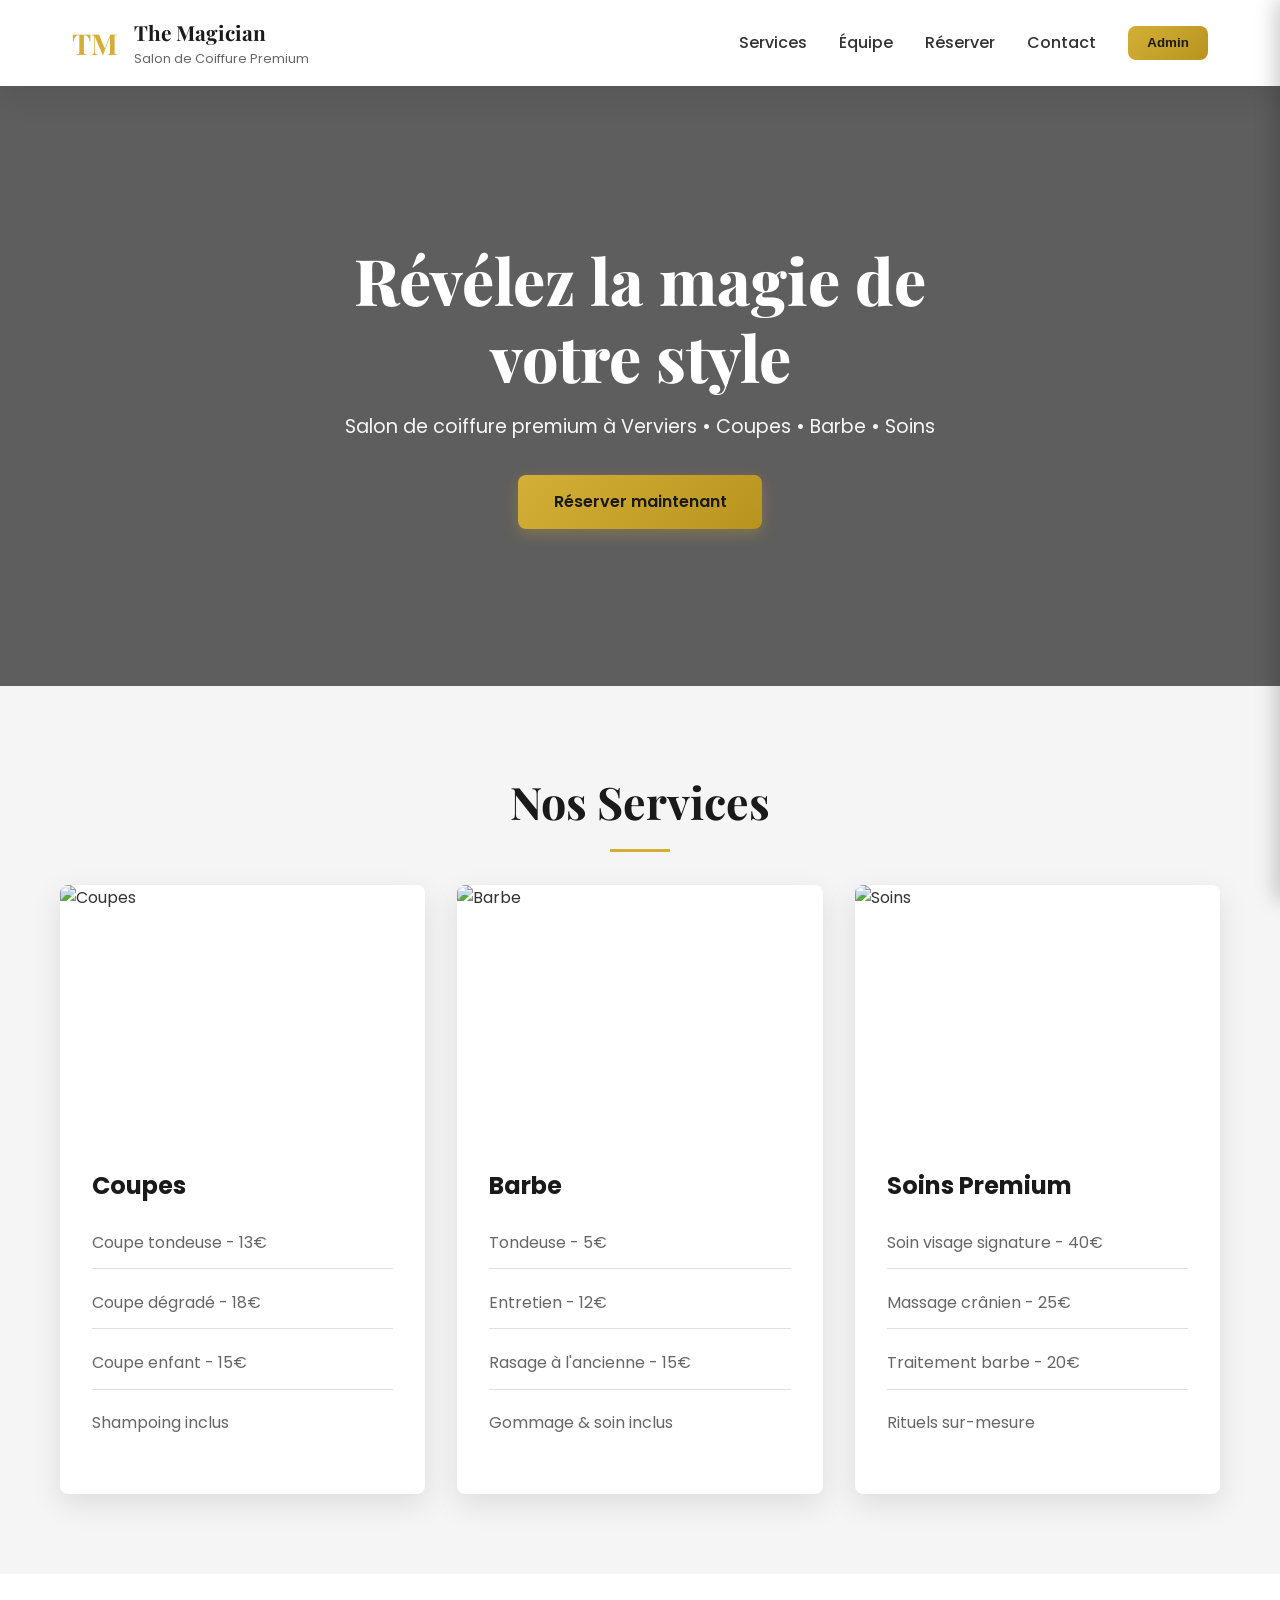
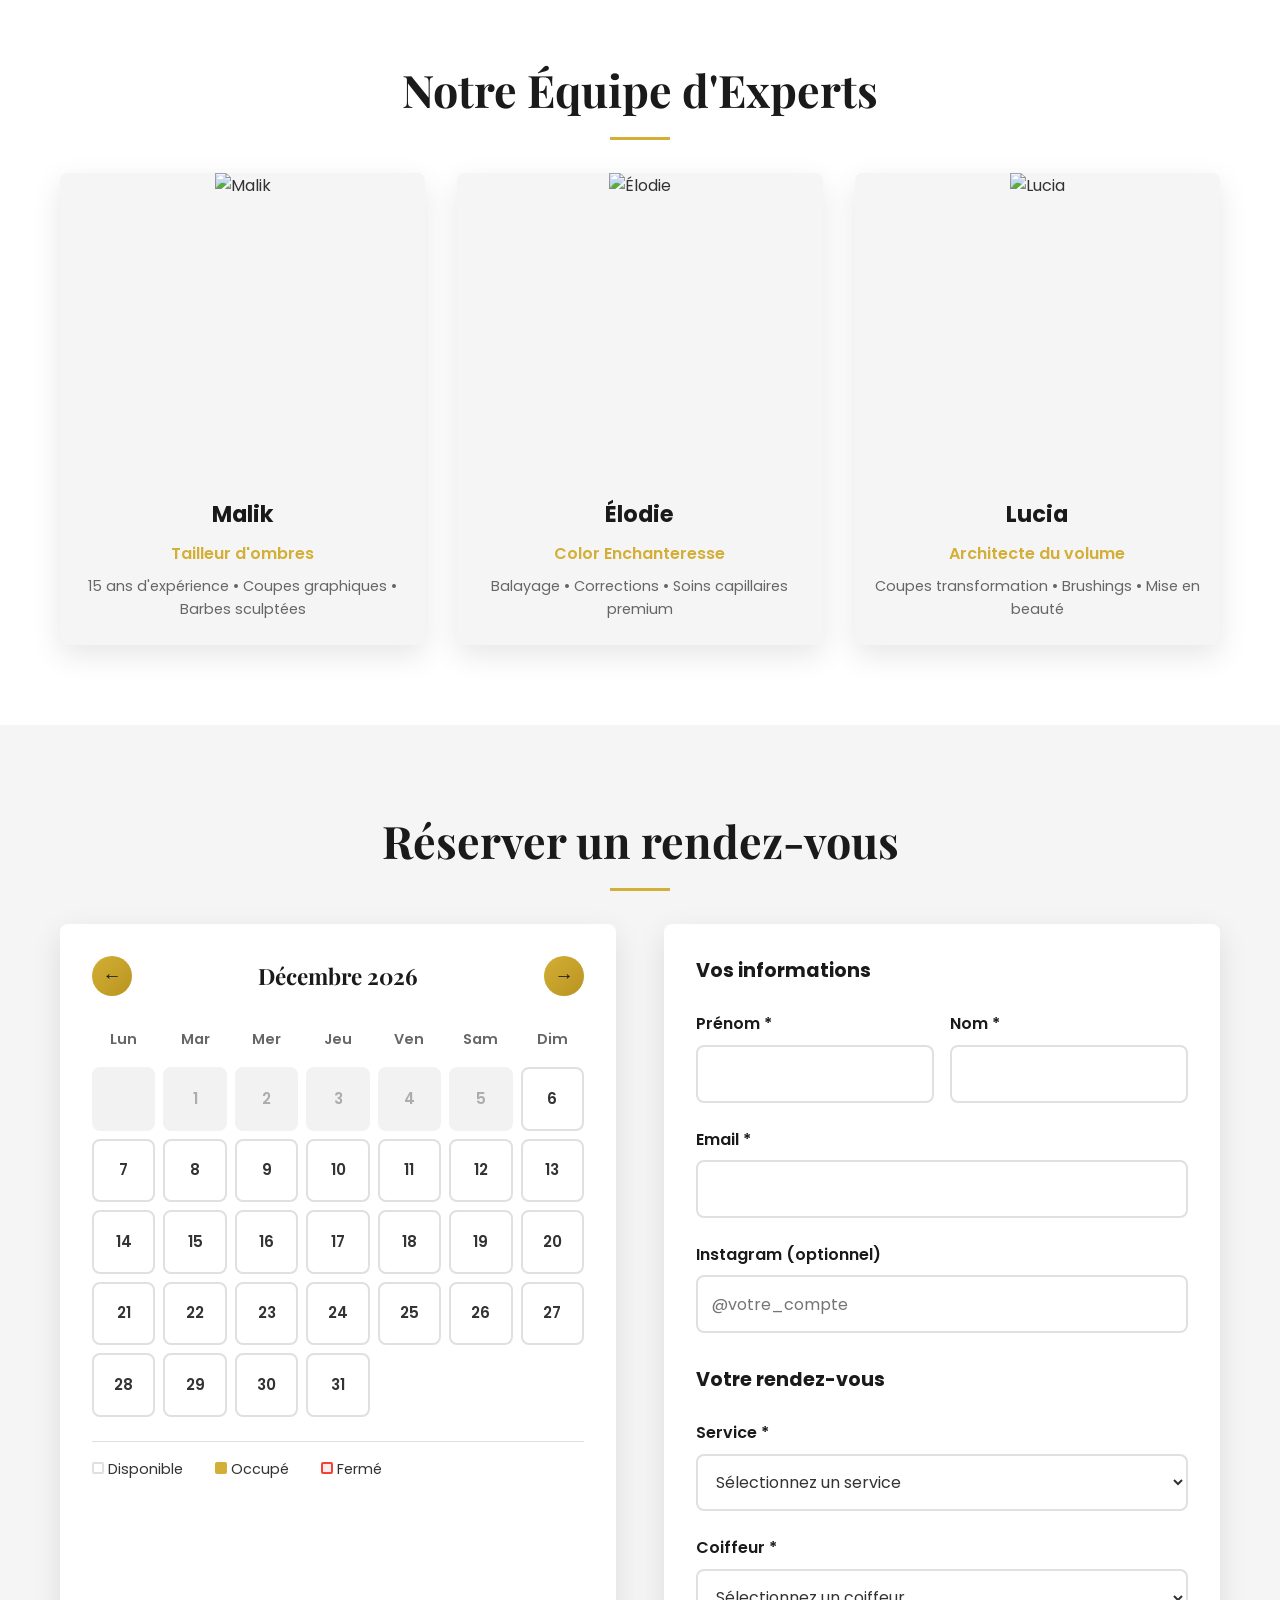
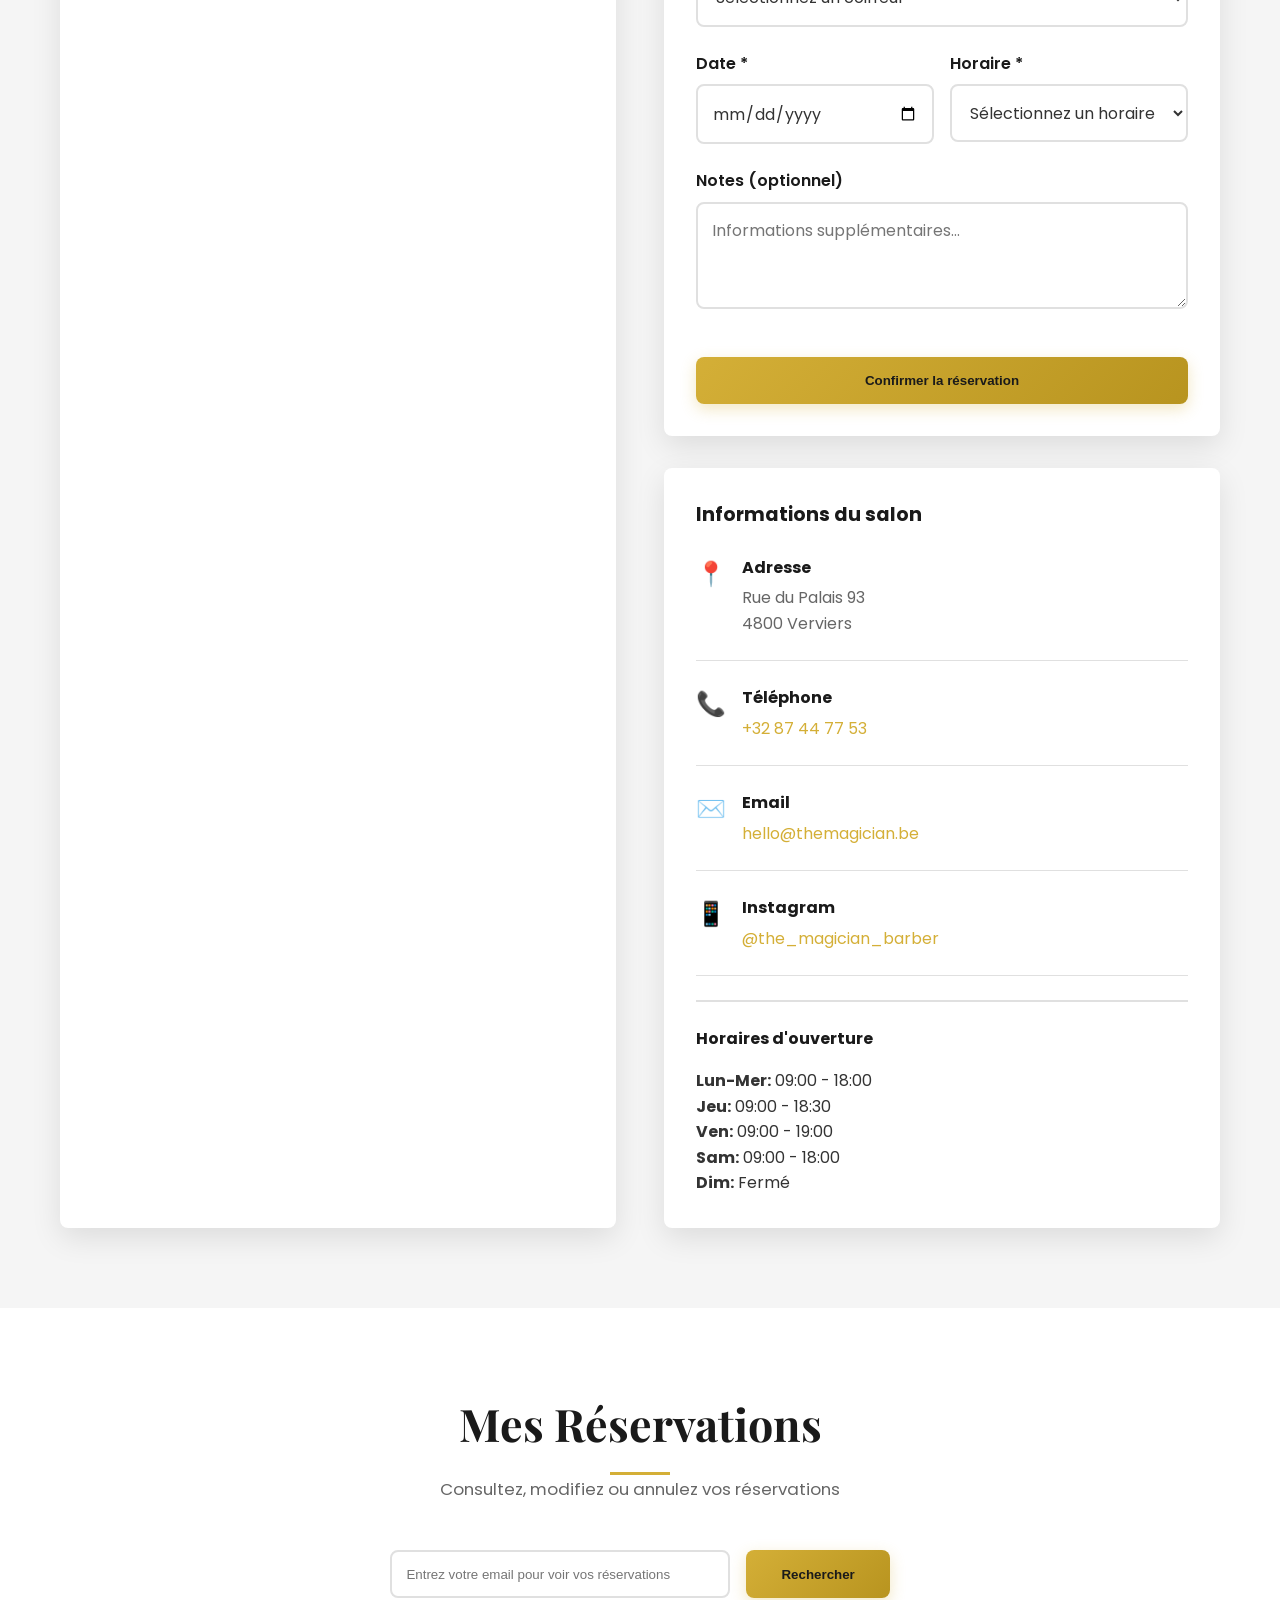
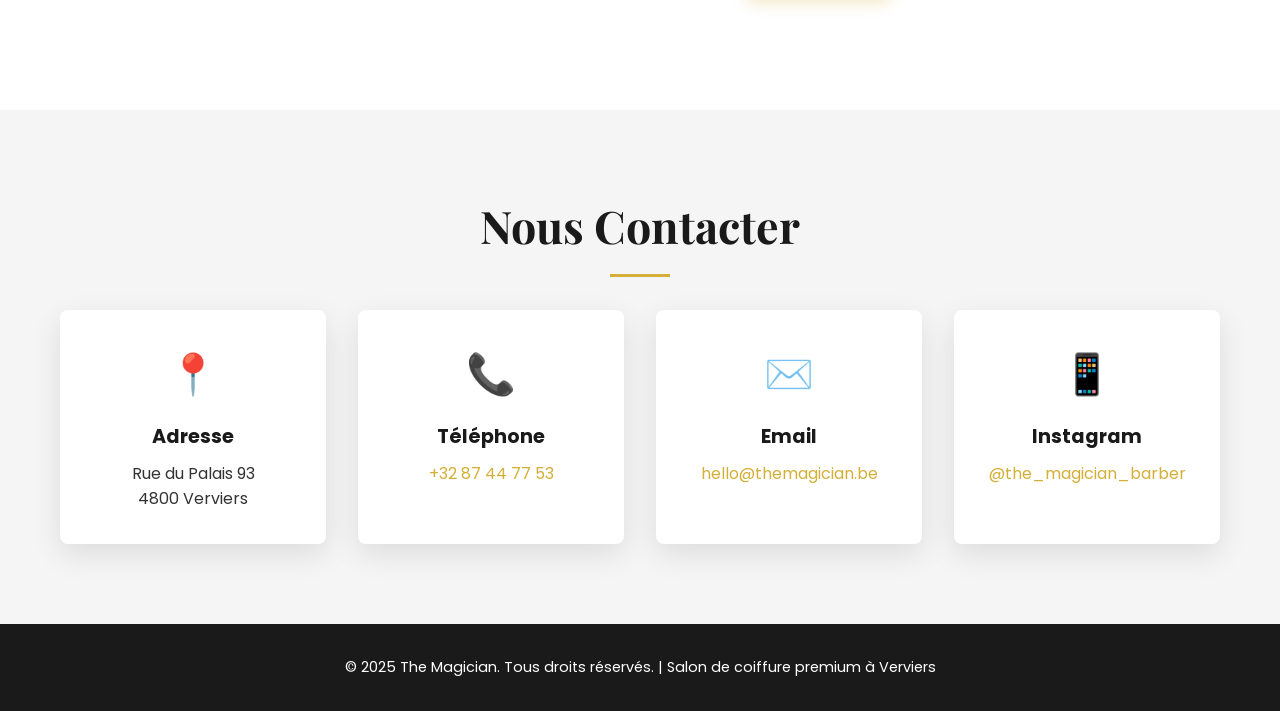
==== commit 01b5b360: "fef" ====
--- a/index.html
+++ b/index.html
@@ -16,10 +16,10 @@
   <nav class="navbar">
     <div class="navbar-container">
       <div class="navbar-brand">
-        <div class="brand-logo">✂️</div>
+        <div class="brand-logo">TM</div>
         <div class="brand-info">
           <h1>The Magician</h1>
-          <p>Salon Premium</p>
+          <p>Salon de Coiffure Premium</p>
         </div>
       </div>
       <ul class="navbar-menu">
@@ -431,19 +431,35 @@
 
       <!-- Blocked Slots Tab -->
       <div id="blocked-tab" class="admin-tab">
-        <h2>Bloquer des créneaux</h2>
+        <h2>Gestion des créneaux</h2>
+        
+        <h3>Bloquer une journée entière</h3>
         <div class="block-form">
           <div class="form-group">
             <label for="block-date">Date</label>
             <input type="date" id="block-date" />
           </div>
           <div class="form-group">
-            <label for="block-reason">Raison</label>
+            <label for="block-reason">Raison (visible aux clients)</label>
             <input type="text" id="block-reason" placeholder="Ex: Fermeture, Vacances, Travaux..." />
           </div>
-          <button id="block-submit" class="btn-primary">Bloquer</button>
+          <button id="block-submit" class="btn-primary">Bloquer la journée</button>
         </div>
         <div id="blocked-list" class="blocked-list"></div>
+
+        <h3 style="margin-top: 2rem;">Bloquer une heure spécifique</h3>
+        <div class="block-form">
+          <div class="form-group">
+            <label for="block-hour-date">Date</label>
+            <input type="date" id="block-hour-date" />
+          </div>
+          <div class="form-group">
+            <label for="block-hour-time">Horaire</label>
+            <input type="time" id="block-hour-time" />
+          </div>
+          <button onclick="blockHour()" class="btn-primary">Bloquer l'horaire</button>
+        </div>
+        <div id="blocked-hours-list" class="blocked-list"></div>
       </div>
 
       <!-- Announcements Tab -->
--- a/style.css
+++ b/style.css
@@ -12,10 +12,12 @@
   --light: #f5f5f5;
   --white: #ffffff;
   --gray: #e0e0e0;
+  --gray-dark: #cccccc;
   --text: #333;
   --text-light: #666;
   --error: #f44336;
   --warning: #ff9800;
+  --success: #4caf50;
   --radius: 8px;
   --shadow: 0 10px 30px rgba(0, 0, 0, 0.1);
   --shadow-lg: 0 20px 50px rgba(0, 0, 0, 0.2);
@@ -30,11 +32,12 @@
 @keyframes fadeIn { from { opacity: 0; } to { opacity: 1; } }
 @keyframes slideUp { from { transform: translateY(30px); opacity: 0; } to { transform: translateY(0); opacity: 1; } }
 @keyframes scaleIn { from { transform: scale(0.95); opacity: 0; } to { transform: scale(1); opacity: 1; } }
+@keyframes pulse { 0%, 100% { opacity: 1; } 50% { opacity: 0.7; } }
 
 .navbar { position: sticky; top: 0; background: var(--white); box-shadow: var(--shadow); z-index: 1000; animation: slideDown 0.3s ease-out; }
 .navbar-container { display: flex; justify-content: space-between; align-items: center; padding: 1rem 2rem; max-width: 1200px; margin: 0 auto; }
 .navbar-brand { display: flex; align-items: center; gap: 1rem; cursor: pointer; text-decoration: none; color: var(--dark); }
-.brand-logo { font-size: 1.8rem; }
+.brand-logo { font-size: 1.8rem; font-weight: 700; color: var(--primary); font-family: "Playfair Display", serif; }
 .brand-info h1 { font-family: "Playfair Display", serif; font-size: 1.3rem; color: var(--dark); margin: 0; font-weight: 700; }
 .brand-info p { font-size: 0.8rem; color: var(--text-light); margin: 0; }
 .navbar-menu { display: flex; list-style: none; gap: 2rem; align-items: center; }
@@ -45,8 +48,9 @@
 .btn-admin:hover { transform: translateY(-2px); box-shadow: 0 5px 15px rgba(212, 175, 55, 0.3); }
 .navbar-toggle { display: none; background: none; border: none; font-size: 1.5rem; cursor: pointer; }
 
-.announcements-banner { background: linear-gradient(135deg, var(--warning), #ff7043); color: var(--white); padding: 1rem; text-align: center; font-weight: 600; display: none; }
+.announcements-banner { background: linear-gradient(135deg, var(--warning), #ff7043); color: var(--white); padding: 1.2rem; text-align: center; font-weight: 600; display: none; animation: slideDown 0.3s ease-out; }
 .announcements-banner.active { display: block; }
+.announcements-banner p { margin: 0.5rem 0; font-size: 0.95rem; }
 
 .hero { position: relative; height: 600px; background: linear-gradient(135deg, var(--dark) 0%, var(--dark-light) 100%); background-image: url('https://images.unsplash.com/photo-1585747860715-cd4628902d4a?auto=format&fit=crop&w=1200&q=80'); background-size: cover; background-position: center; display: flex; align-items: center; justify-content: center; color: var(--white); overflow: hidden; }
 .hero-overlay { position: absolute; top: 0; left: 0; right: 0; bottom: 0; background: rgba(26, 26, 26, 0.7); z-index: 1; }
@@ -56,14 +60,14 @@
 
 .btn-primary { background: linear-gradient(135deg, var(--primary), var(--primary-dark)); color: var(--dark); border: none; padding: 0.9rem 2.2rem; border-radius: var(--radius); font-weight: 600; cursor: pointer; transition: var(--transition); display: inline-block; text-decoration: none; box-shadow: 0 5px 15px rgba(212, 175, 55, 0.3); }
 .btn-primary:hover { transform: translateY(-3px); box-shadow: 0 10px 25px rgba(212, 175, 55, 0.4); }
-.btn-secondary { background: var(--gray); color: var(--text); border: none; padding: 0.6rem 1.2rem; border-radius: var(--radius); cursor: pointer; transition: var(--transition); }
-.btn-secondary:hover { background: #d0d0d0; }
+.btn-secondary { background: var(--gray); color: var(--text); border: none; padding: 0.6rem 1.2rem; border-radius: var(--radius); cursor: pointer; transition: var(--transition); font-weight: 500; }
+.btn-secondary:hover { background: var(--gray-dark); }
 .btn-close { background: none; border: none; font-size: 1.5rem; cursor: pointer; color: var(--text-light); }
 .btn-logout { width: 100%; background: var(--error); color: var(--white); border: none; padding: 0.8rem; border-radius: var(--radius); cursor: pointer; font-weight: 600; margin-top: 2rem; }
 
 .section-title { font-family: "Playfair Display", serif; font-size: clamp(2rem, 4vw, 2.8rem); text-align: center; margin-bottom: 1rem; color: var(--dark); position: relative; font-weight: 700; }
 .section-title::after { content: ""; position: absolute; bottom: -15px; left: 50%; transform: translateX(-50%); width: 60px; height: 3px; background: var(--primary); }
-.section-subtitle { text-align: center; color: var(--text-light); margin-bottom: 3rem; }
+.section-subtitle { text-align: center; color: var(--text-light); margin-bottom: 3rem; font-size: 1.05rem; }
 section { padding: 5rem 0; }
 
 .services { background: var(--light); }
@@ -97,19 +101,19 @@
 .booking-wrapper { display: grid; grid-template-columns: 1fr 1fr; gap: 3rem; margin-top: 3rem; }
 .booking-calendar { background: var(--white); padding: 2rem; border-radius: var(--radius); box-shadow: var(--shadow); animation: slideUp 0.6s ease-out; }
 .calendar-header { display: flex; justify-content: space-between; align-items: center; margin-bottom: 2rem; }
-.calendar-header h3 { font-family: "Playfair Display", serif; font-size: 1.4rem; color: var(--dark); font-weight: 700; }
+.calendar-header h3 { font-family: "Playfair Display", serif; font-size: 1.4rem; color: var(--dark); font-weight: 700; margin: 0; }
 .btn-nav { background: linear-gradient(135deg, var(--primary), var(--primary-dark)); color: var(--dark); border: none; width: 40px; height: 40px; border-radius: 50%; cursor: pointer; font-size: 1.2rem; transition: var(--transition); font-weight: 600; }
 .btn-nav:hover { transform: scale(1.1); }
 .calendar-weekdays { display: grid; grid-template-columns: repeat(7, 1fr); gap: 0.5rem; margin-bottom: 1rem; text-align: center; font-weight: 600; color: var(--text-light); font-size: 0.9rem; }
 .calendar-grid { display: grid; grid-template-columns: repeat(7, 1fr); gap: 0.5rem; margin-bottom: 1.5rem; }
-.calendar-day { aspect-ratio: 1; display: flex; align-items: center; justify-content: center; border: 2px solid var(--gray); border-radius: var(--radius); cursor: pointer; transition: var(--transition); font-weight: 600; background: var(--white); position: relative; }
+.calendar-day { aspect-ratio: 1; display: flex; align-items: center; justify-content: center; border: 2px solid var(--gray); border-radius: var(--radius); cursor: pointer; transition: var(--transition); font-weight: 600; background: var(--white); position: relative; font-size: 0.95rem; }
 .calendar-day:hover:not(.disabled):not(.closed) { border-color: var(--primary); background: var(--light); transform: scale(1.05); }
 .calendar-day.selected { background: var(--primary); color: var(--dark); border-color: var(--primary-dark); box-shadow: 0 5px 15px rgba(212, 175, 55, 0.3); }
 .calendar-day.disabled { opacity: 0.4; cursor: not-allowed; background: var(--gray); }
-.calendar-day.closed { opacity: 0.5; cursor: not-allowed; background: #ffebee; border-color: var(--error); color: var(--error); }
-.calendar-day.has-booking::after { content: "?"; position: absolute; top: 2px; right: 5px; font-size: 0.6rem; color: var(--primary); }
-.calendar-legend { display: flex; gap: 2rem; font-size: 0.9rem; padding-top: 1rem; border-top: 1px solid var(--gray); }
-.legend-available, .legend-booked, .legend-closed { width: 12px; height: 12px; border-radius: 2px; }
+.calendar-day.closed { opacity: 0.6; cursor: not-allowed; background: #ffebee; border-color: var(--error); color: var(--error); }
+.calendar-day.has-booking::after { content: "•"; position: absolute; top: 2px; right: 5px; font-size: 1rem; color: var(--primary); }
+.calendar-legend { display: flex; gap: 2rem; font-size: 0.9rem; padding-top: 1rem; border-top: 1px solid var(--gray); flex-wrap: wrap; }
+.legend-available, .legend-booked, .legend-closed { width: 12px; height: 12px; border-radius: 2px; display: inline-block; }
 .legend-available { background: var(--white); border: 2px solid var(--gray); }
 .legend-booked { background: var(--primary); }
 .legend-closed { background: #ffebee; border: 2px solid var(--error); }
@@ -123,7 +127,7 @@
 .form-group input, .form-group select, .form-group textarea { width: 100%; padding: 0.9rem; border: 2px solid var(--gray); border-radius: var(--radius); font-family: inherit; font-size: 1rem; transition: var(--transition); background: var(--white); color: var(--text); }
 .form-group input:focus, .form-group select:focus, .form-group textarea:focus { outline: none; border-color: var(--primary); box-shadow: 0 0 0 3px rgba(212, 175, 55, 0.1); }
 .btn-submit { width: 100%; padding: 1rem; margin-top: 1rem; }
-.form-message { padding: 1rem; border-radius: var(--radius); margin-top: 1rem; display: none; }
+.form-message { padding: 1rem; border-radius: var(--radius); margin-top: 1rem; display: none; font-weight: 500; }
 .form-message.success { display: block; background: #d4edda; color: #155724; border: 1px solid #c3e6cb; }
 .form-message.error { display: block; background: #f8d7da; color: #721c24; border: 1px solid #f5c6cb; }
 
@@ -180,6 +184,7 @@
 .admin-tab { display: none; }
 .admin-tab.active { display: block; }
 .admin-tab h2 { font-size: 1.8rem; margin-bottom: 2rem; color: var(--dark); font-weight: 700; }
+.admin-tab h3 { font-size: 1.3rem; margin-top: 2rem; margin-bottom: 1rem; color: var(--dark); font-weight: 700; }
 .dashboard-stats { display: grid; grid-template-columns: repeat(auto-fit, minmax(200px, 1fr)); gap: 2rem; margin-bottom: 3rem; }
 .stat-card { background: linear-gradient(135deg, var(--primary), var(--primary-dark)); color: var(--dark); padding: 2rem; border-radius: var(--radius); text-align: center; box-shadow: var(--shadow); }
 .stat-number { font-size: 2.5rem; font-weight: 700; margin-bottom: 0.5rem; }
@@ -196,28 +201,99 @@
 .upcoming-bookings { background: var(--light); padding: 2rem; border-radius: var(--radius); margin-top: 2rem; }
 .upcoming-booking { background: var(--white); padding: 1.5rem; border-radius: var(--radius); margin-bottom: 1rem; border-left: 4px solid var(--primary); }
 
+@media (max-width: 960px) {
+  .navbar-container { padding: 1rem 1.5rem; }
+  .navbar-menu { gap: 1.5rem; }
+  .hero { height: 500px; }
+  .booking-wrapper { grid-template-columns: 1fr; }
+  .services-grid, .team-grid { grid-template-columns: repeat(2, 1fr); }
+  .calendar-grid { gap: 0.4rem; }
+  .calendar-day { font-size: 0.9rem; }
+}
+
 @media (max-width: 768px) {
-  .navbar-menu { display: none; position: absolute; top: 100%; left: 0; right: 0; flex-direction: column; background: var(--white); padding: 1rem; gap: 0.5rem; box-shadow: var(--shadow); }
+  .navbar-menu { display: none; position: absolute; top: 100%; left: 0; right: 0; flex-direction: column; background: var(--white); padding: 1rem; gap: 0.5rem; box-shadow: var(--shadow); z-index: 999; }
   .navbar-menu.active { display: flex; }
-  .navbar-toggle { display: block; }
+  .navbar-toggle { display: block; color: var(--text); }
   .hero { height: 400px; }
+  .hero-title { font-size: 2rem; }
   .booking-wrapper { grid-template-columns: 1fr; }
   .form-row { grid-template-columns: 1fr; }
   .admin-panel { max-width: 100%; }
-  .admin-sidebar { width: 100%; max-height: 60px; display: flex; align-items: center; padding: 0; }
-  .admin-nav { flex-direction: row; overflow-x: auto; }
+  .admin-sidebar { width: 100%; max-height: 60px; display: flex; align-items: center; padding: 0; overflow-x: auto; }
+  .admin-nav { flex-direction: row; overflow-x: auto; gap: 0; }
+  .admin-nav-btn { padding: 1rem 1.2rem; white-space: nowrap; }
   .admin-content { padding: 1rem; }
+  .admin-table { font-size: 0.85rem; }
+  .admin-table th, .admin-table td { padding: 0.7rem; }
   section { padding: 3rem 0; }
+  .services-grid, .team-grid, .contact-grid { grid-template-columns: 1fr; }
+  .bookings-list { grid-template-columns: 1fr; }
+}
+
+@media (max-width: 640px) {
+  .navbar-container { padding: 0.8rem 1rem; }
+  .brand-info h1 { font-size: 1.1rem; }
+  .brand-info p { font-size: 0.7rem; }
+  .navbar-menu { gap: 1rem; }
+  .hero { height: 350px; }
+  .hero-title { font-size: 1.8rem; }
+  .hero-subtitle { font-size: 1rem; }
+  .section-title { font-size: 1.4rem; }
+  .section-subtitle { font-size: 0.95rem; }
+  .services-grid, .team-grid, .contact-grid { grid-template-columns: 1fr; }
+  .booking-wrapper { gap: 2rem; }
+  .calendar-grid { gap: 0.3rem; }
+  .calendar-day { font-size: 0.75rem; padding: 0.5rem; }
+  .calendar-weekdays { font-size: 0.8rem; }
+  .booking-form { padding: 1.5rem; }
+  .booking-info { padding: 1.5rem; }
+  .form-group input, .form-group select, .form-group textarea { padding: 0.7rem; font-size: 0.95rem; }
+  .btn-primary { padding: 0.8rem 1.5rem; font-size: 0.95rem; }
+  .booking-item { padding: 1.2rem; }
+  .booking-actions button { padding: 0.6rem; font-size: 0.85rem; }
+  .admin-table { font-size: 0.8rem; }
+  .admin-table th, .admin-table td { padding: 0.6rem; }
+  .modal-content { padding: 1.5rem; }
+  .modal-content h2 { font-size: 1.2rem; }
 }
 
 @media (max-width: 480px) {
-  .navbar-container { padding: 0.8rem 1rem; }
-  .hero-title { font-size: 1.8rem; }
-  .section-title { font-size: 1.5rem; }
+  .navbar-container { padding: 0.6rem 0.8rem; }
+  .brand-logo { font-size: 1.5rem; }
+  .brand-info h1 { font-size: 1rem; }
+  .brand-info p { font-size: 0.65rem; }
+  .btn-admin { padding: 0.5rem 1rem; font-size: 0.9rem; }
+  .hero { height: 300px; }
+  .hero-title { font-size: 1.5rem; }
+  .hero-subtitle { font-size: 0.9rem; }
+  .section-title { font-size: 1.2rem; }
+  .section-subtitle { font-size: 0.9rem; }
   .services-grid, .team-grid, .contact-grid { grid-template-columns: 1fr; }
-  .calendar-grid { gap: 0.3rem; }
-  .calendar-day { font-size: 0.8rem; }
+  .service-image, .team-image { height: 200px; }
+  .booking-wrapper { gap: 1.5rem; }
+  .calendar-grid { gap: 0.2rem; }
+  .calendar-day { font-size: 0.7rem; aspect-ratio: auto; padding: 0.3rem; height: 35px; }
+  .calendar-weekdays { font-size: 0.7rem; gap: 0.2rem; }
+  .booking-form, .booking-info { padding: 1rem; }
+  .booking-form h3, .booking-info h3 { font-size: 1rem; }
+  .form-group { margin-bottom: 1rem; }
+  .form-group label { font-size: 0.9rem; }
+  .form-group input, .form-group select, .form-group textarea { padding: 0.6rem; font-size: 0.9rem; }
+  .btn-primary { padding: 0.7rem 1.2rem; font-size: 0.9rem; }
+  .btn-submit { padding: 0.8rem; }
   .booking-item { padding: 1rem; }
-  .admin-table { font-size: 0.8rem; }
-  .admin-table th, .admin-table td { padding: 0.5rem; }
-}
+  .booking-item h4 { font-size: 1rem; }
+  .booking-item p { font-size: 0.85rem; }
+  .booking-actions { gap: 0.5rem; }
+  .booking-actions button { padding: 0.5rem; font-size: 0.8rem; }
+  .info-item { gap: 0.5rem; margin-bottom: 1rem; padding-bottom: 1rem; }
+  .info-icon { font-size: 1.2rem; }
+  .admin-table { font-size: 0.75rem; }
+  .admin-table th, .admin-table td { padding: 0.4rem; }
+  .modal-content { padding: 1.2rem; max-width: 90vw; }
+  .modal-content h2 { font-size: 1.1rem; margin-bottom: 1rem; }
+  .modal-content input { padding: 0.6rem; margin-bottom: 0.8rem; }
+  .blocked-item, .announcement-item { flex-direction: column; gap: 1rem; align-items: flex-start; }
+  .blocked-item button, .announcement-item button { width: 100%; }
+}
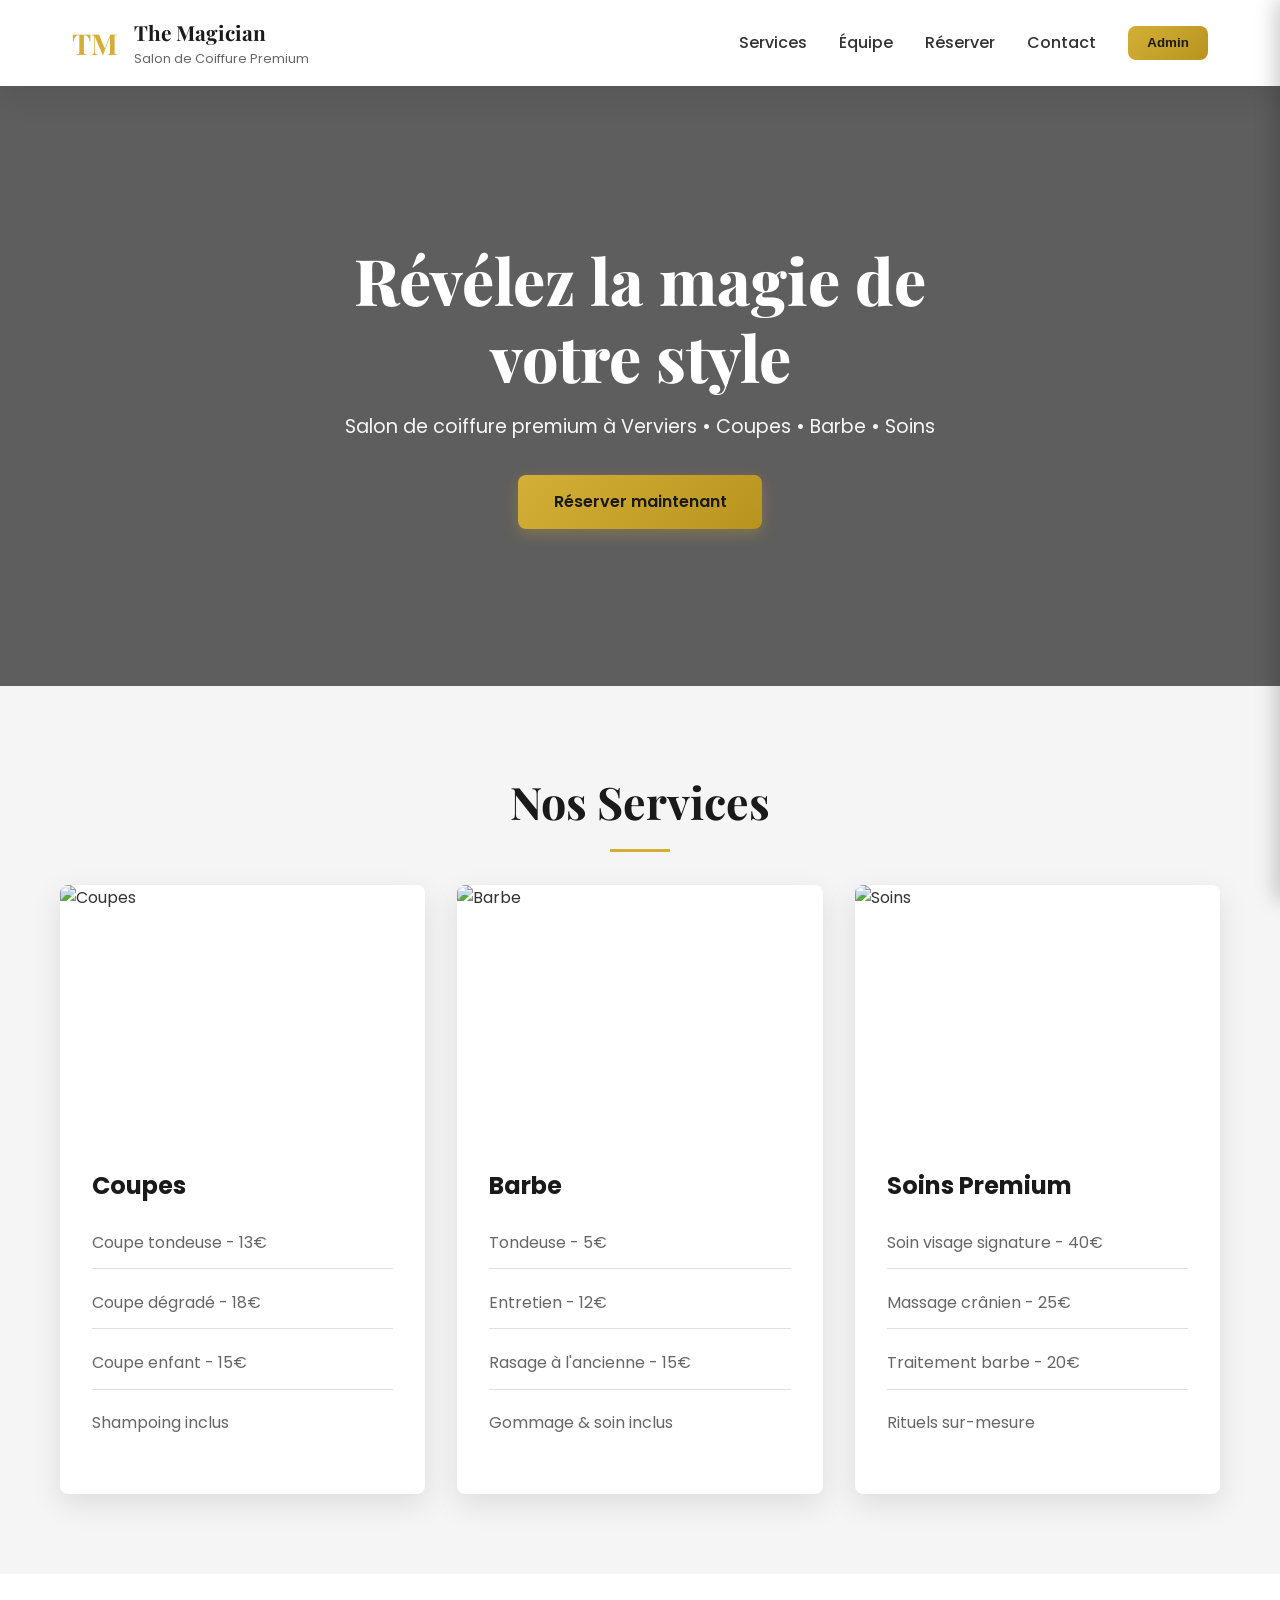
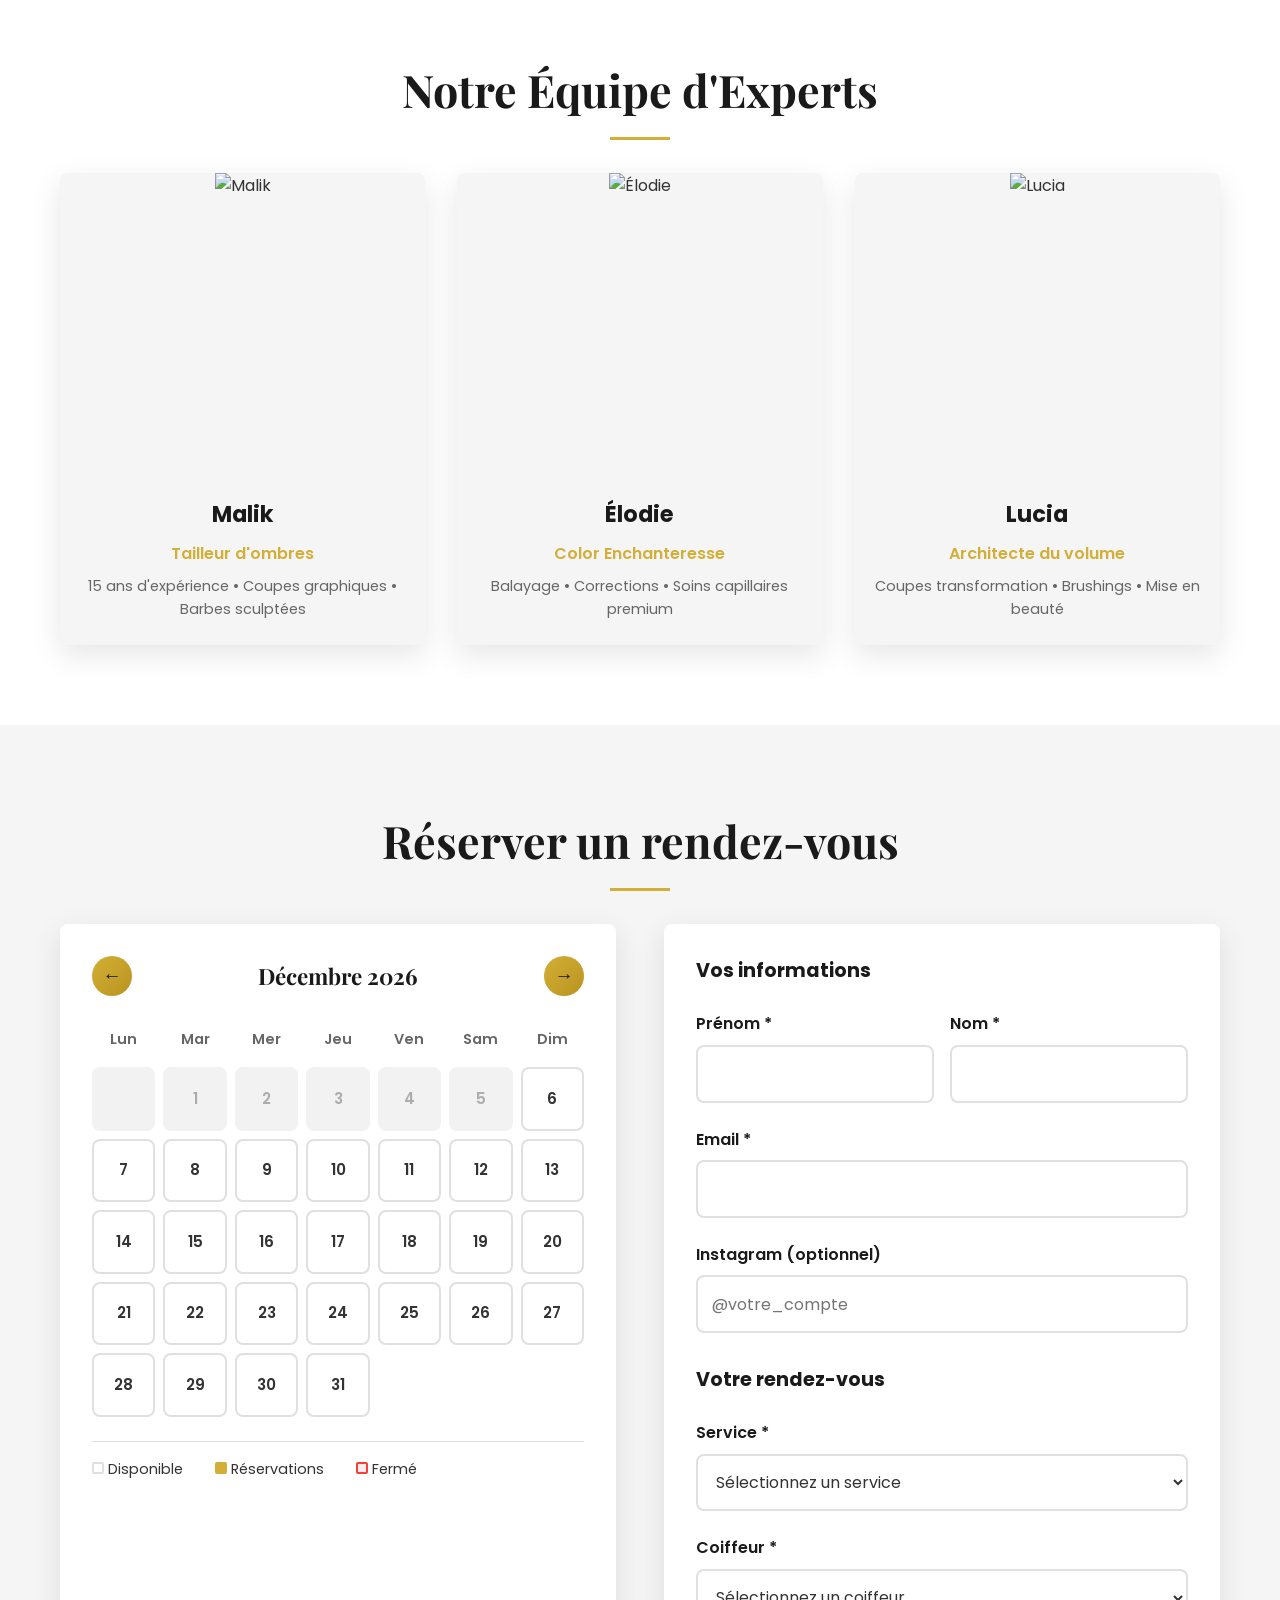
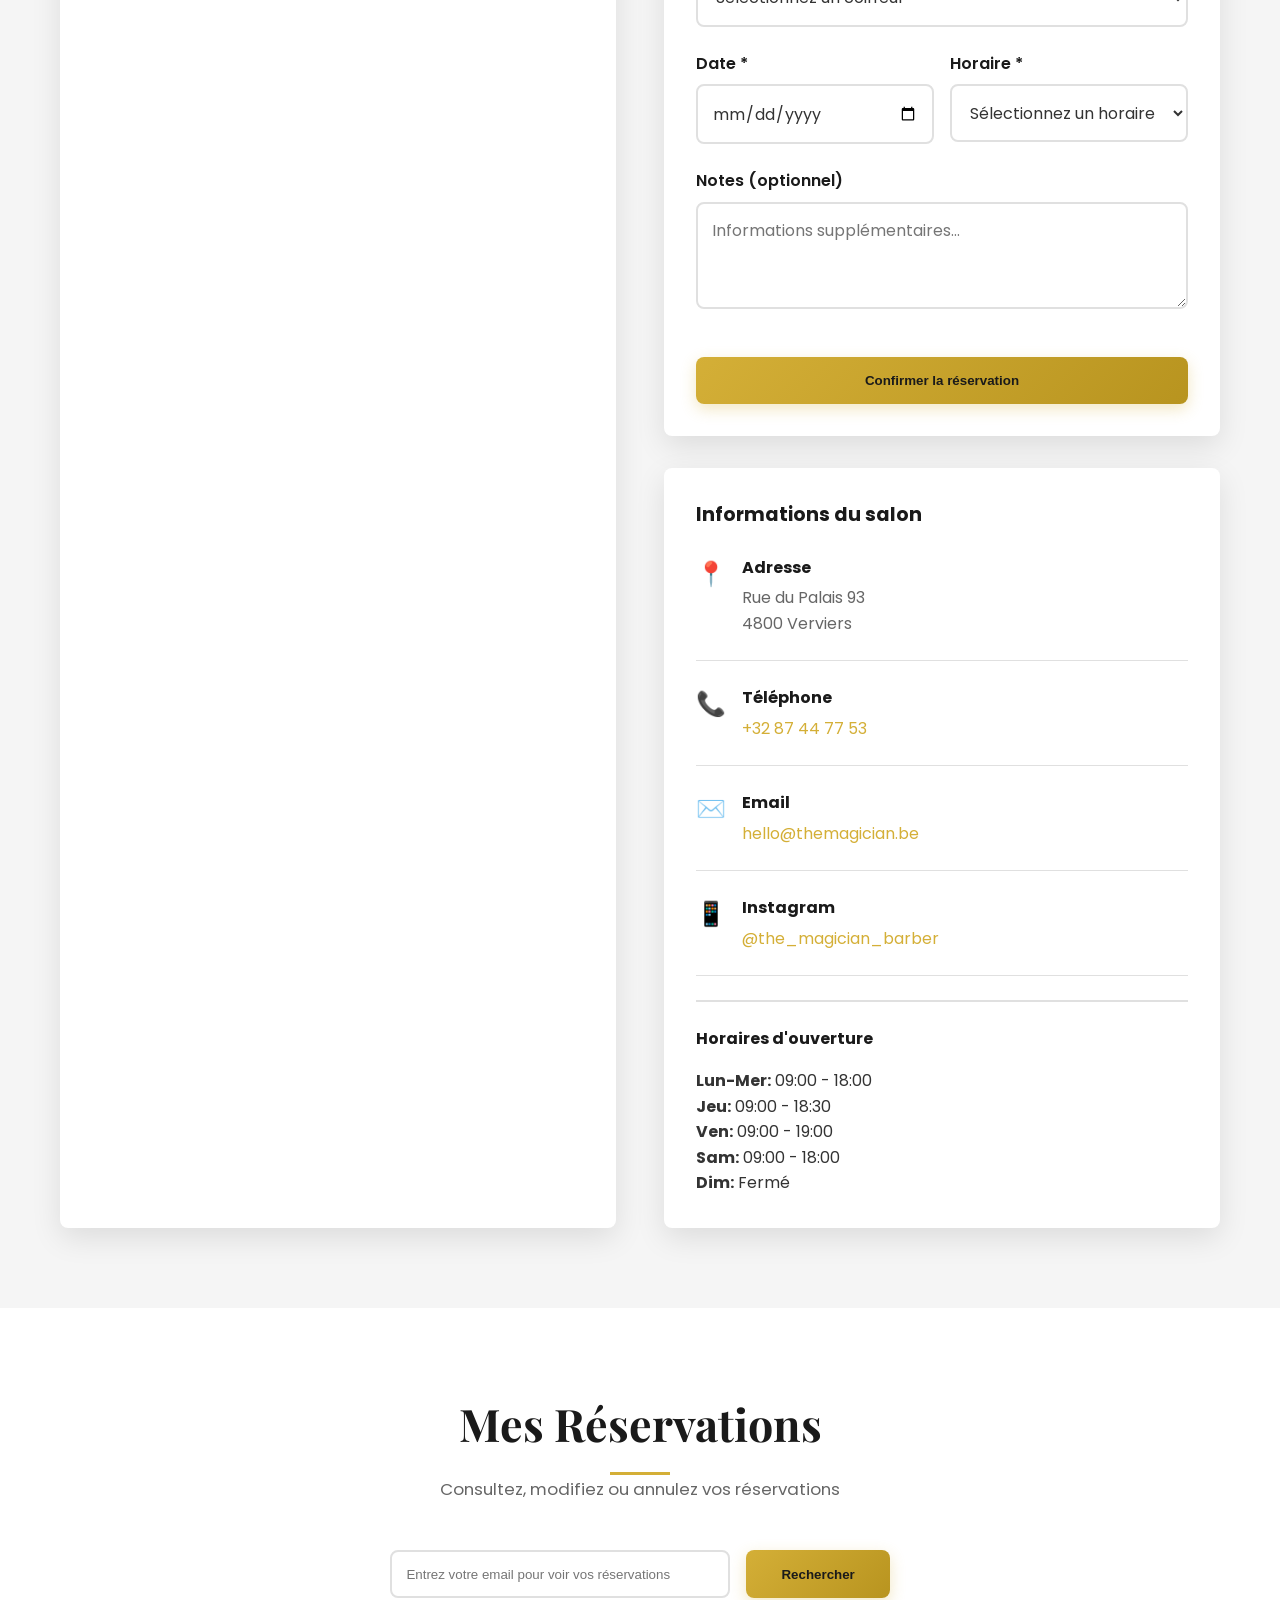
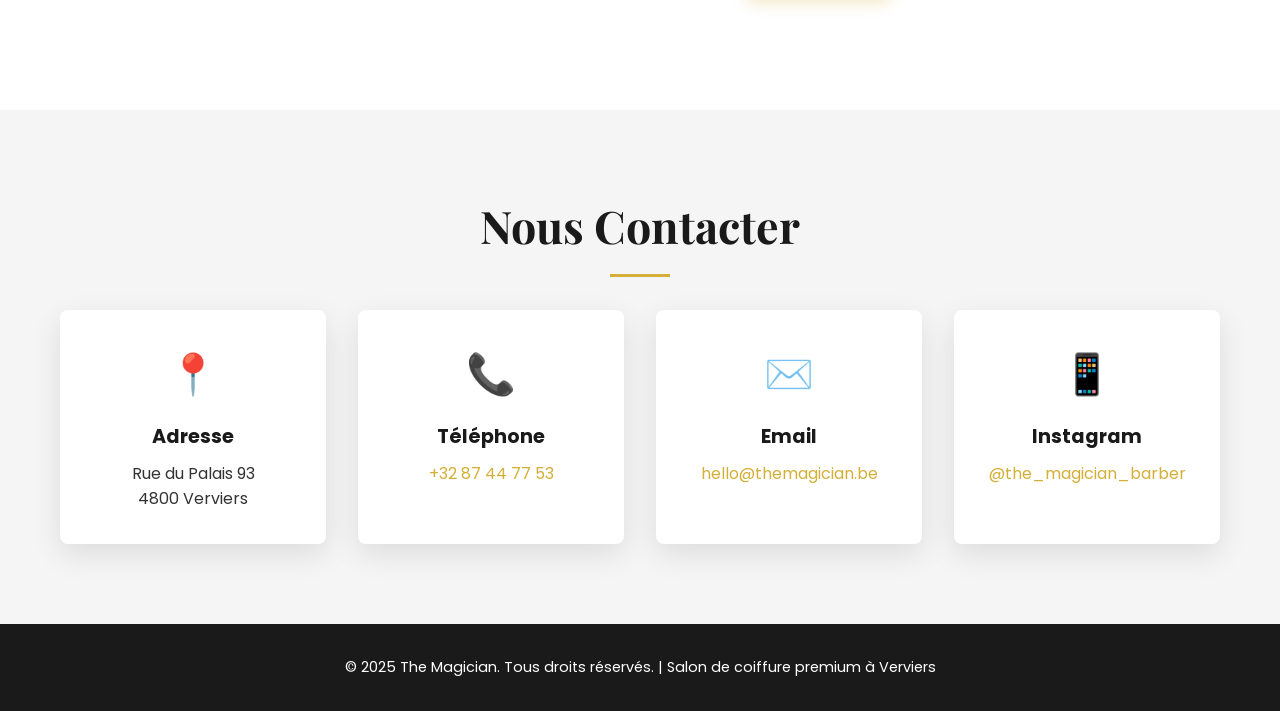
==== commit 8931afa4: "nei" ====
--- a/index.html
+++ b/index.html
@@ -371,11 +371,11 @@
         <button id="admin-close" class="btn-close">✕</button>
       </div>
       <nav class="admin-nav">
-        <button class="admin-nav-btn active" data-tab="dashboard">📊 Tableau de bord</button>
-        <button class="admin-nav-btn" data-tab="reservations">📅 Réservations</button>
-        <button class="admin-nav-btn" data-tab="blocked">🚫 Créneaux bloqués</button>
-        <button class="admin-nav-btn" data-tab="announcements">📢 Annonces</button>
-        <button class="admin-nav-btn" data-tab="settings">⚙️ Paramètres</button>
+        <button class="admin-nav-btn active" data-tab="dashboard">Tableau de bord</button>
+        <button class="admin-nav-btn" data-tab="reservations">Réservations</button>
+        <button class="admin-nav-btn" data-tab="blocked">Créneaux bloqués</button>
+        <button class="admin-nav-btn" data-tab="announcements">Annonces</button>
+        <button class="admin-nav-btn" data-tab="settings">Paramètres</button>
         <button id="admin-logout" class="btn-logout">Déconnexion</button>
       </nav>
     </div>
--- a/style.css
+++ b/style.css
@@ -46,7 +46,7 @@
 .navbar-menu a:hover::after { width: 100%; }
 .btn-admin { background: linear-gradient(135deg, var(--primary), var(--primary-dark)); color: var(--dark); border: none; padding: 0.6rem 1.2rem; border-radius: var(--radius); cursor: pointer; font-weight: 600; transition: var(--transition); }
 .btn-admin:hover { transform: translateY(-2px); box-shadow: 0 5px 15px rgba(212, 175, 55, 0.3); }
-.navbar-toggle { display: none; background: none; border: none; font-size: 1.5rem; cursor: pointer; }
+.navbar-toggle { display: none; background: var(--white); border: 1px solid var(--gray); font-size: 1.5rem; cursor: pointer; padding: 0.3rem 0.6rem; border-radius: 6px; box-shadow: 0 3px 10px rgba(0,0,0,0.08); }
 
 .announcements-banner { background: linear-gradient(135deg, var(--warning), #ff7043); color: var(--white); padding: 1.2rem; text-align: center; font-weight: 600; display: none; animation: slideDown 0.3s ease-out; }
 .announcements-banner.active { display: block; }
@@ -219,11 +219,15 @@
   .hero-title { font-size: 2rem; }
   .booking-wrapper { grid-template-columns: 1fr; }
   .form-row { grid-template-columns: 1fr; }
-  .admin-panel { max-width: 100%; }
-  .admin-sidebar { width: 100%; max-height: 60px; display: flex; align-items: center; padding: 0; overflow-x: auto; }
-  .admin-nav { flex-direction: row; overflow-x: auto; gap: 0; }
-  .admin-nav-btn { padding: 1rem 1.2rem; white-space: nowrap; }
-  .admin-content { padding: 1rem; }
+  /* Admin panel plein écran et propre sur mobile */
+  .admin-panel { max-width: 100%; left: 0; right: 0; flex-direction: column; }
+  .admin-sidebar { width: 100%; max-height: none; padding: 1rem 1rem 0.5rem; overflow-x: visible; overflow-y: visible; }
+  .admin-header { padding: 0 0 0.5rem; margin-bottom: 0.5rem; }
+  .admin-header h2 { font-size: 1.1rem; }
+  .admin-nav { flex-direction: row; overflow-x: auto; gap: 0.5rem; padding: 0.25rem 0 0.5rem; }
+  .admin-nav-btn { padding: 0.6rem 0.9rem; white-space: nowrap; font-size: 0.9rem; }
+  .btn-logout { margin: 0.5rem 0 0; padding: 0.6rem 1rem; font-size: 0.9rem; }
+  .admin-content { padding: 1rem; height: calc(100vh - 120px); }
   .admin-table { font-size: 0.85rem; }
   .admin-table th, .admin-table td { padding: 0.7rem; }
   section { padding: 3rem 0; }
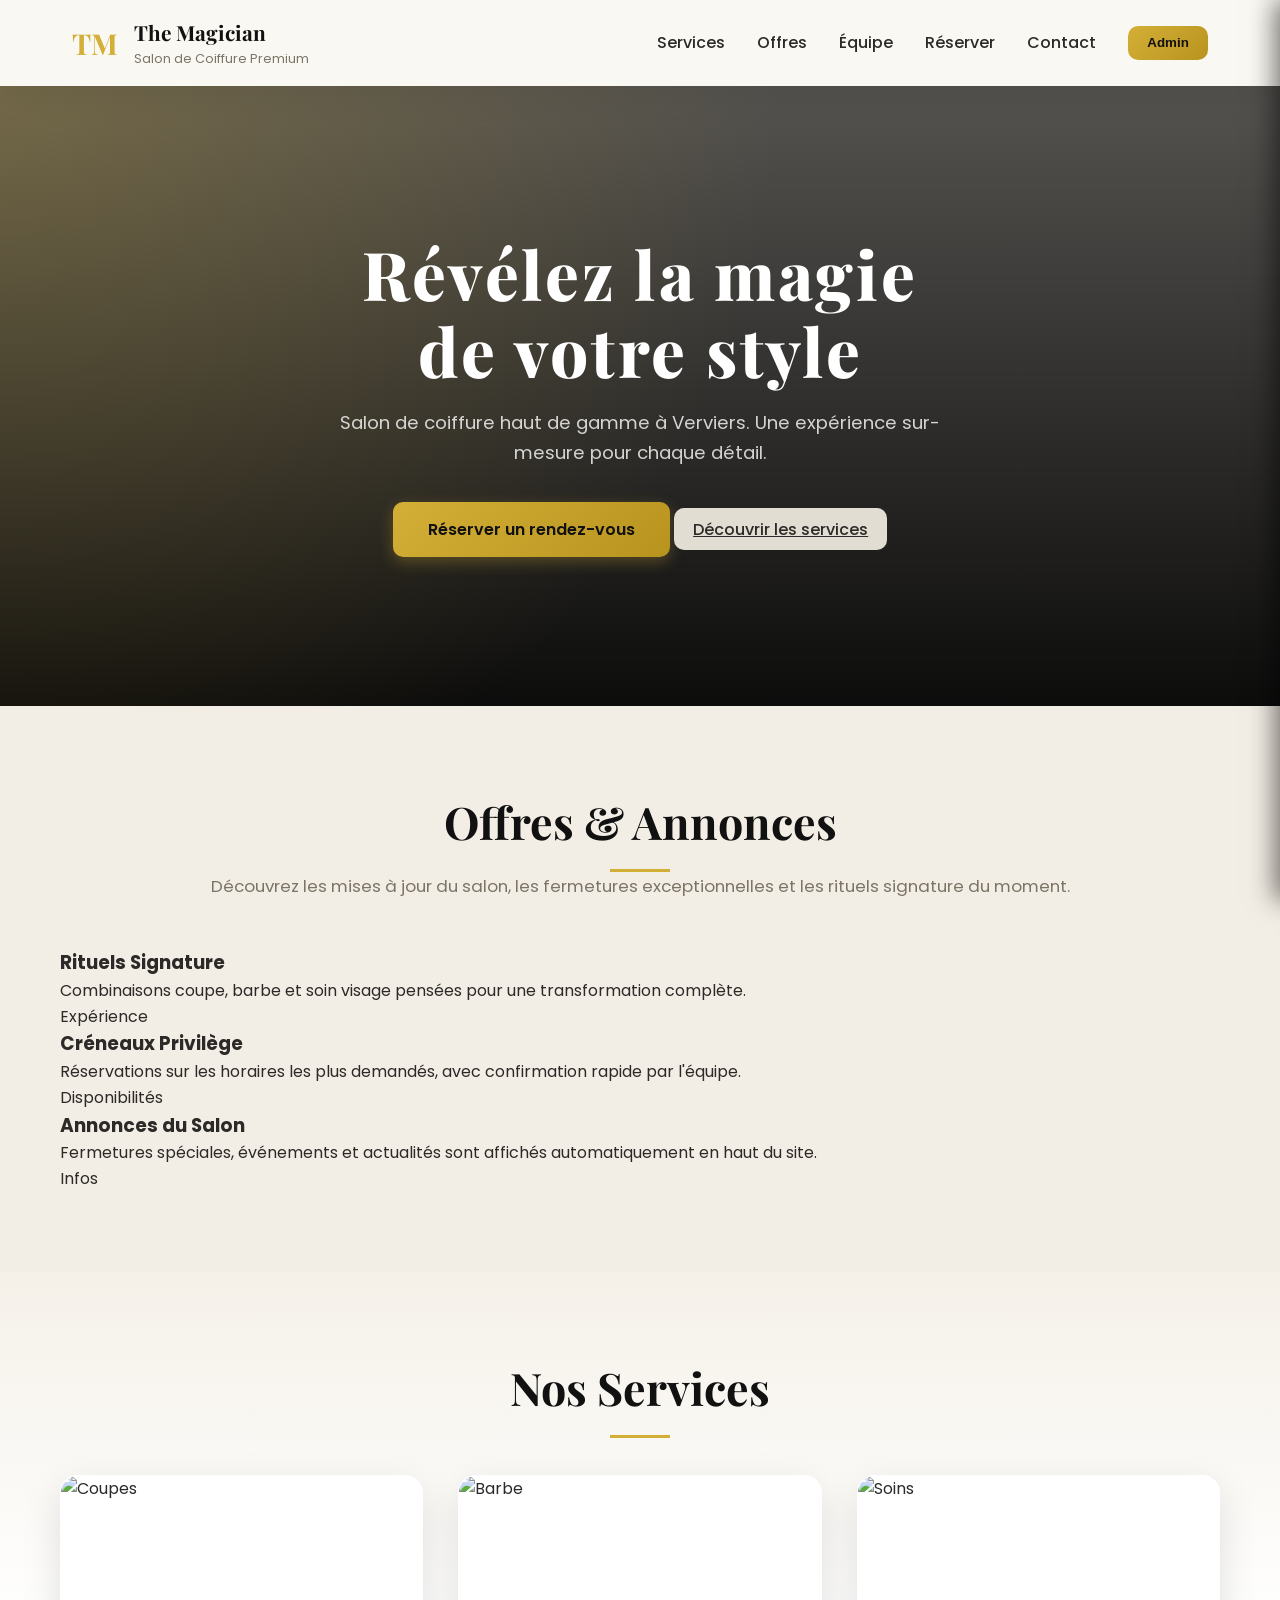
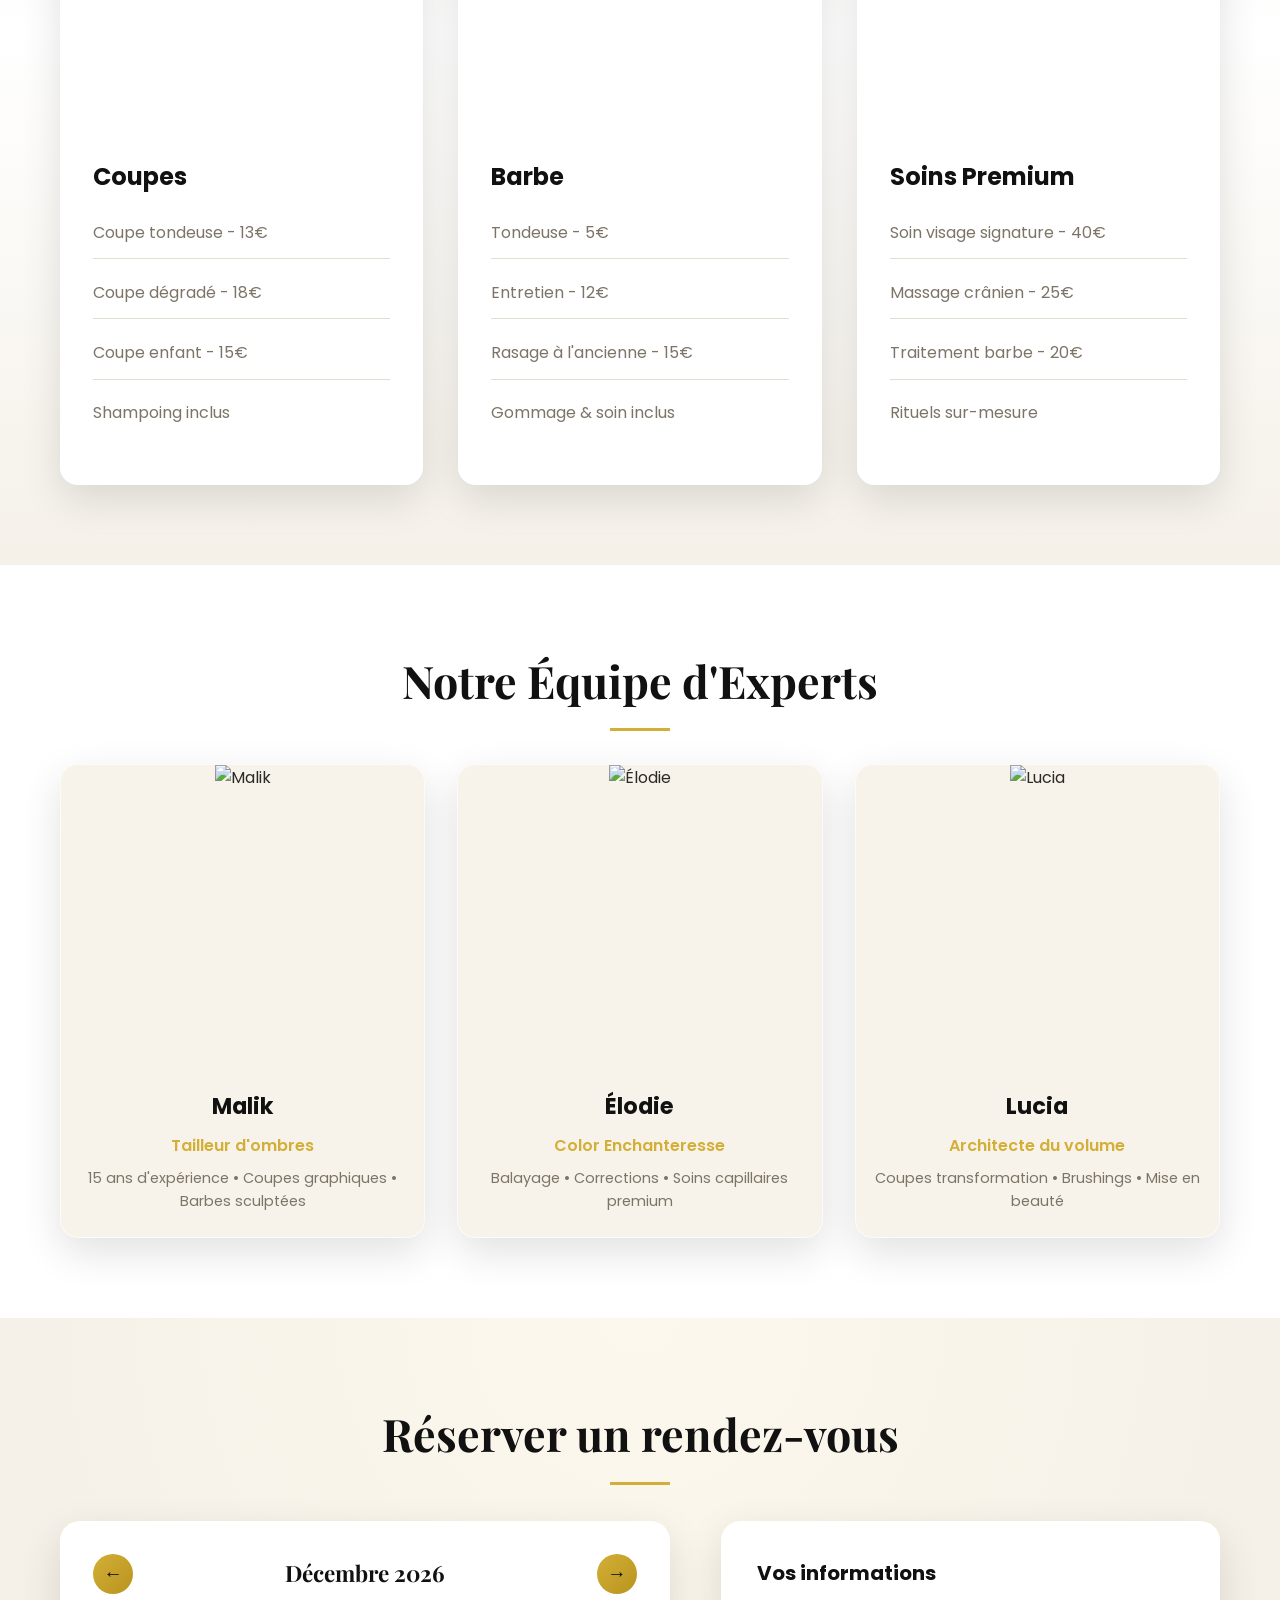
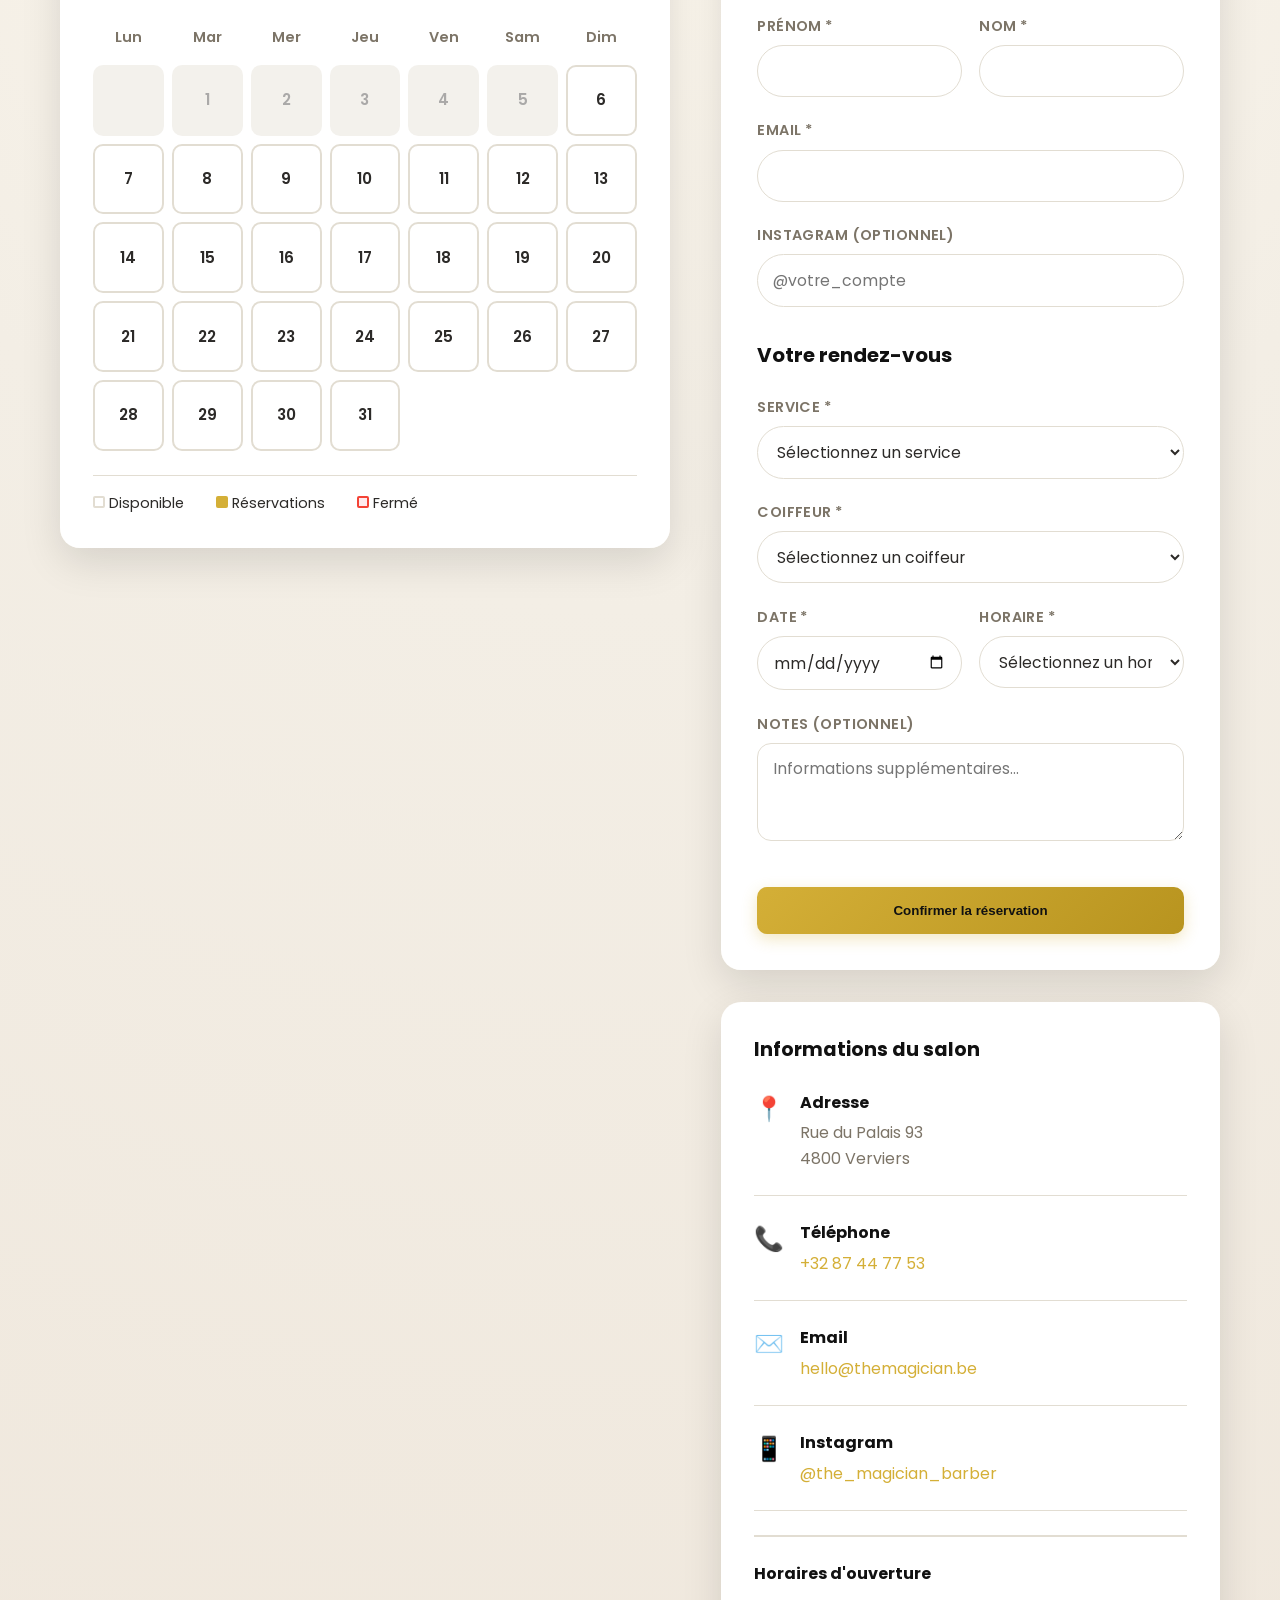
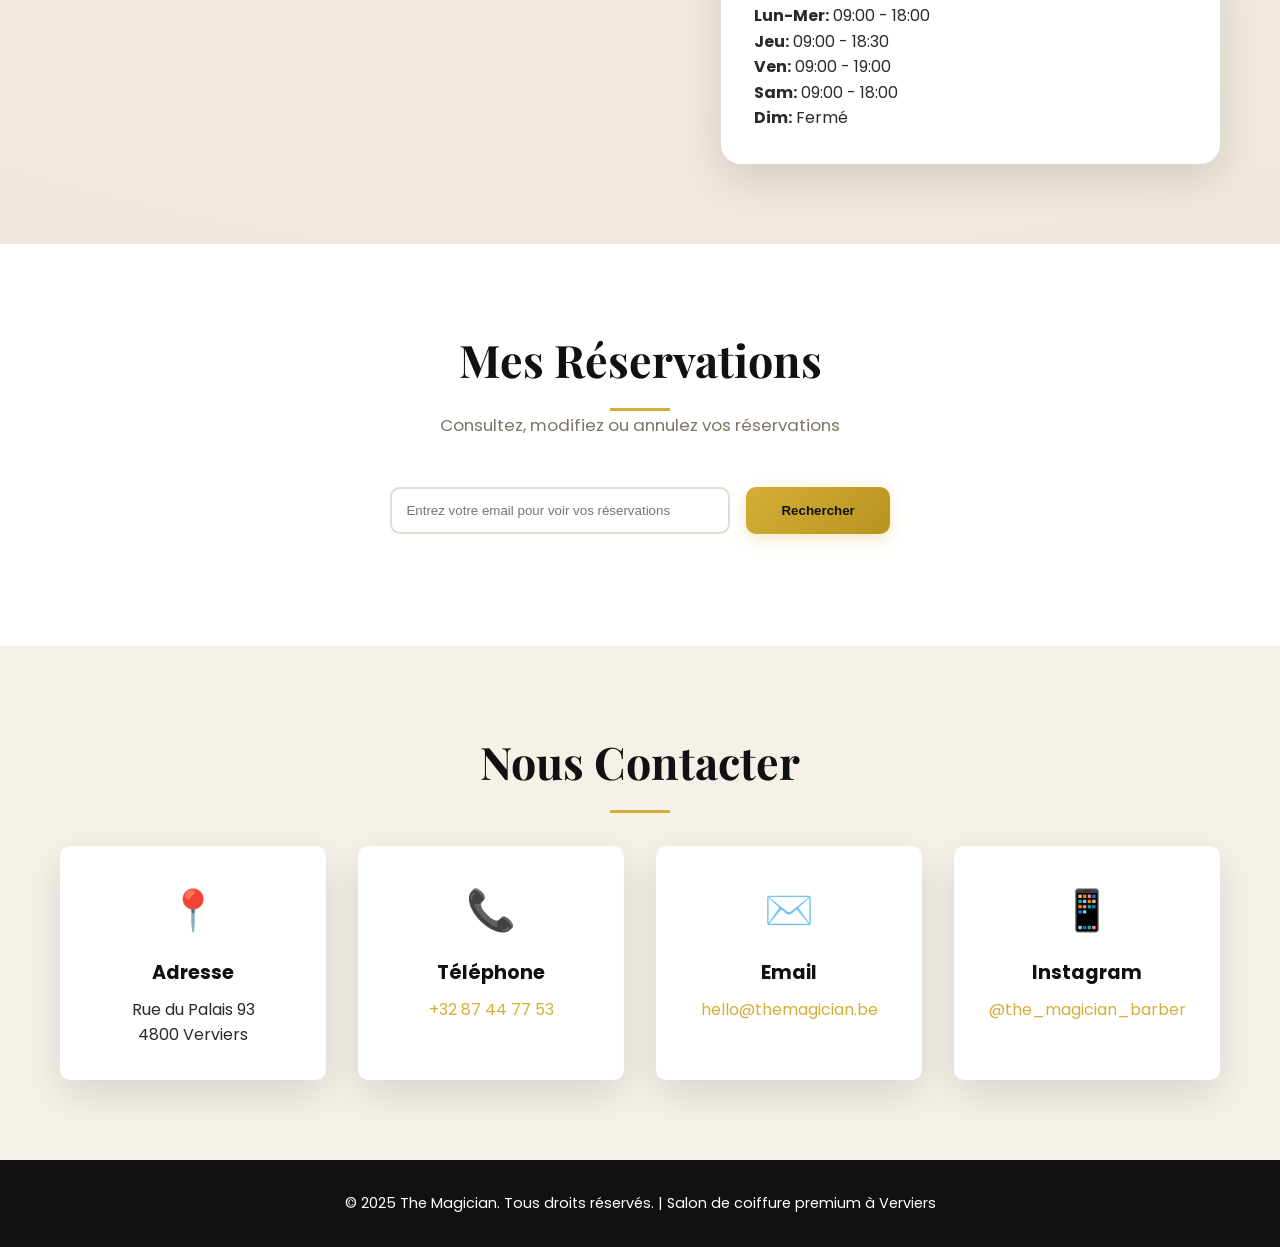
==== commit 6e459067: "dsg" ====
--- a/index.html
+++ b/index.html
@@ -24,6 +24,7 @@
       </div>
       <ul class="navbar-menu">
         <li><a href="#services">Services</a></li>
+        <li><a href="#offers">Offres</a></li>
         <li><a href="#team">Équipe</a></li>
         <li><a href="#booking">Réserver</a></li>
         <li><a href="#contact">Contact</a></li>
@@ -41,8 +42,39 @@
     <div class="hero-overlay"></div>
     <div class="hero-content">
       <h2 class="hero-title">Révélez la magie de votre style</h2>
-      <p class="hero-subtitle">Salon de coiffure premium à Verviers • Coupes • Barbe • Soins</p>
-      <a href="#booking" class="btn-primary">Réserver maintenant</a>
+      <p class="hero-subtitle">Salon de coiffure haut de gamme à Verviers. Une expérience sur-mesure pour chaque détail.</p>
+      <div class="hero-actions">
+        <a href="#booking" class="btn-primary">Réserver un rendez-vous</a>
+        <a href="#services" class="btn-secondary">Découvrir les services</a>
+      </div>
+    </div>
+  </section>
+
+  <!-- Offers Section -->
+  <section id="offers" class="offers">
+    <div class="container">
+      <h2 class="section-title">Offres & Annonces</h2>
+      <p class="section-subtitle">Découvrez les mises à jour du salon, les fermetures exceptionnelles et les rituels signature du moment.</p>
+
+      <div class="offers-grid">
+        <article class="offer-card">
+          <h3>Rituels Signature</h3>
+          <p>Combinaisons coupe, barbe et soin visage pensées pour une transformation complète.</p>
+          <span class="offer-tag">Expérience</span>
+        </article>
+
+        <article class="offer-card">
+          <h3>Créneaux Privilège</h3>
+          <p>Réservations sur les horaires les plus demandés, avec confirmation rapide par l'équipe.</p>
+          <span class="offer-tag">Disponibilités</span>
+        </article>
+
+        <article class="offer-card">
+          <h3>Annonces du Salon</h3>
+          <p>Fermetures spéciales, événements et actualités sont affichés automatiquement en haut du site.</p>
+          <span class="offer-tag">Infos</span>
+        </article>
+      </div>
     </div>
   </section>
 
@@ -53,7 +85,7 @@
       <div class="services-grid">
         <div class="service-card">
           <div class="service-image">
-            <img src="https://images.unsplash.com/photo-1599351431202-924373718618?auto=format&fit=crop&w=400&q=80" alt="Coupes" />
+            <img src="https://cdn.discordapp.com/attachments/1433594938729431185/1440365308064829490/LmpwZw.png?ex=691de43a&is=691c92ba&hm=a9bb803489ecba7e434b9e2cb3812430df1848484143c8a7fae6f6f57382c2e4&" alt="Coupes" />
           </div>
           <div class="service-content">
             <h3>Coupes</h3>
@@ -68,7 +100,7 @@
 
         <div class="service-card">
           <div class="service-image">
-            <img src="https://images.unsplash.com/photo-1621905167918-48416bd8575a?auto=format&fit=crop&w=400&q=80" alt="Barbe" />
+            <img src="https://cdn.discordapp.com/attachments/1433594938729431185/1440366048460279981/dGUlQ0MlODEuanBn.png?ex=691de4ea&is=691c936a&hm=b379af6f36dcc74b008e5ff041ef75edb960f4c097e61469b3b374acfbff7e0c&" alt="Barbe" />
           </div>
           <div class="service-content">
             <h3>Barbe</h3>
@@ -83,7 +115,7 @@
 
         <div class="service-card">
           <div class="service-image">
-            <img src="https://images.unsplash.com/photo-1596728147701-392d4127585d?auto=format&fit=crop&w=400&q=80" alt="Soins" />
+            <img src="https://cdn.discordapp.com/attachments/1433594938729431185/1440366352295530567/anBn.png?ex=691de533&is=691c93b3&hm=aada4eeaa366e4c10d28edec251356810eedfb839658c249def347e595d9ecf7&" alt="Soins" />
           </div>
           <div class="service-content">
             <h3>Soins Premium</h3>
@@ -108,7 +140,7 @@
           <div class="team-image">
             <img src="https://images.unsplash.com/photo-1507003211169-0a1dd7228f2d?auto=format&fit=crop&w=300&q=80" alt="Malik" />
             <div class="team-overlay">
-              <p>Spécialiste coupes & barbe</p>
+              <p>Spécialiste coupes & barbeoui</p>
             </div>
           </div>
           <h3>Malik</h3>
@@ -494,6 +526,7 @@
     </div>
   </div>
 
+  <script src="config.js"></script>
   <script src="main.js"></script>
 </body>
 </html>
--- a/style.css
+++ b/style.css
@@ -7,25 +7,25 @@
 :root {
   --primary: #d4af37;
   --primary-dark: #b8941f;
-  --dark: #1a1a1a;
-  --dark-light: #2d2d2d;
-  --light: #f5f5f5;
+  --dark: #111111;
+  --dark-light: #242424;
+  --light: #f5f1e9;
   --white: #ffffff;
-  --gray: #e0e0e0;
-  --gray-dark: #cccccc;
-  --text: #333;
-  --text-light: #666;
+  --gray: #e2ddd2;
+  --gray-dark: #b2aa9b;
+  --text: #2c2a28;
+  --text-light: #7c7467;
   --error: #f44336;
   --warning: #ff9800;
   --success: #4caf50;
-  --radius: 8px;
-  --shadow: 0 10px 30px rgba(0, 0, 0, 0.1);
-  --shadow-lg: 0 20px 50px rgba(0, 0, 0, 0.2);
+  --radius: 10px;
+  --shadow: 0 14px 40px rgba(0, 0, 0, 0.12);
+  --shadow-lg: 0 24px 70px rgba(0, 0, 0, 0.35);
   --transition: all 0.3s cubic-bezier(0.4, 0, 0.2, 1);
 }
 
 html { scroll-behavior: smooth; }
-body { font-family: "Poppins", sans-serif; background: var(--white); color: var(--text); line-height: 1.6; overflow-x: hidden; }
+body { font-family: "Poppins", sans-serif; background: #f3eee5; color: var(--text); line-height: 1.6; overflow-x: hidden; }
 .container { max-width: 1200px; margin: 0 auto; padding: 0 20px; }
 
 @keyframes slideDown { from { transform: translateY(-100%); opacity: 0; } to { transform: translateY(0); opacity: 1; } }
@@ -34,7 +34,7 @@
 @keyframes scaleIn { from { transform: scale(0.95); opacity: 0; } to { transform: scale(1); opacity: 1; } }
 @keyframes pulse { 0%, 100% { opacity: 1; } 50% { opacity: 0.7; } }
 
-.navbar { position: sticky; top: 0; background: var(--white); box-shadow: var(--shadow); z-index: 1000; animation: slideDown 0.3s ease-out; }
+.navbar { position: sticky; top: 0; background: rgba(250, 248, 243, 0.96); backdrop-filter: blur(12px); box-shadow: 0 12px 30px rgba(0, 0, 0, 0.08); z-index: 1000; animation: slideDown 0.3s ease-out; }
 .navbar-container { display: flex; justify-content: space-between; align-items: center; padding: 1rem 2rem; max-width: 1200px; margin: 0 auto; }
 .navbar-brand { display: flex; align-items: center; gap: 1rem; cursor: pointer; text-decoration: none; color: var(--dark); }
 .brand-logo { font-size: 1.8rem; font-weight: 700; color: var(--primary); font-family: "Playfair Display", serif; }
@@ -52,11 +52,11 @@
 .announcements-banner.active { display: block; }
 .announcements-banner p { margin: 0.5rem 0; font-size: 0.95rem; }
 
-.hero { position: relative; height: 600px; background: linear-gradient(135deg, var(--dark) 0%, var(--dark-light) 100%); background-image: url('https://images.unsplash.com/photo-1585747860715-cd4628902d4a?auto=format&fit=crop&w=1200&q=80'); background-size: cover; background-position: center; display: flex; align-items: center; justify-content: center; color: var(--white); overflow: hidden; }
-.hero-overlay { position: absolute; top: 0; left: 0; right: 0; bottom: 0; background: rgba(26, 26, 26, 0.7); z-index: 1; }
-.hero-content { position: relative; z-index: 2; text-align: center; animation: slideUp 0.6s ease-out; max-width: 600px; }
-.hero-title { font-family: "Playfair Display", serif; font-size: clamp(2.5rem, 6vw, 4rem); margin-bottom: 1rem; line-height: 1.2; font-weight: 800; }
-.hero-subtitle { font-size: 1.2rem; margin-bottom: 2rem; opacity: 0.95; }
+.hero { position: relative; height: 620px; background: linear-gradient(120deg, rgba(0, 0, 0, 0.9), rgba(17, 17, 17, 0.8)); background-image: url('https://images.unsplash.com/photo-1585747860715-cd4628902d4a?auto=format&fit=crop&w=1400&q=80'); background-size: cover; background-position: center; display: flex; align-items: center; justify-content: center; color: var(--white); overflow: hidden; }
+.hero-overlay { position: absolute; top: 0; left: 0; right: 0; bottom: 0; background: radial-gradient(circle at top left, rgba(212, 175, 55, 0.25), transparent 55%), linear-gradient(180deg, rgba(0, 0, 0, 0.65), rgba(0, 0, 0, 0.95)); z-index: 1; }
+.hero-content { position: relative; z-index: 2; text-align: center; animation: slideUp 0.7s ease-out; max-width: 650px; padding: 0 1.5rem; }
+.hero-title { font-family: "Playfair Display", serif; font-size: clamp(2.6rem, 6.2vw, 4.2rem); margin-bottom: 1.2rem; line-height: 1.15; font-weight: 800; letter-spacing: 0.04em; }
+.hero-subtitle { font-size: 1.15rem; margin-bottom: 2.2rem; opacity: 0.9; color: rgba(255, 255, 255, 0.88); }
 
 .btn-primary { background: linear-gradient(135deg, var(--primary), var(--primary-dark)); color: var(--dark); border: none; padding: 0.9rem 2.2rem; border-radius: var(--radius); font-weight: 600; cursor: pointer; transition: var(--transition); display: inline-block; text-decoration: none; box-shadow: 0 5px 15px rgba(212, 175, 55, 0.3); }
 .btn-primary:hover { transform: translateY(-3px); box-shadow: 0 10px 25px rgba(212, 175, 55, 0.4); }
@@ -70,10 +70,10 @@
 .section-subtitle { text-align: center; color: var(--text-light); margin-bottom: 3rem; font-size: 1.05rem; }
 section { padding: 5rem 0; }
 
-.services { background: var(--light); }
-.services-grid { display: grid; grid-template-columns: repeat(auto-fit, minmax(300px, 1fr)); gap: 2rem; margin-top: 3rem; }
-.service-card { background: var(--white); border-radius: var(--radius); overflow: hidden; box-shadow: var(--shadow); transition: var(--transition); animation: slideUp 0.6s ease-out; }
-.service-card:hover { transform: translateY(-10px); box-shadow: var(--shadow-lg); }
+.services { background: linear-gradient(180deg, #f5f1e9 0%, #ffffff 40%, #f5f1e9 100%); }
+.services-grid { display: grid; grid-template-columns: repeat(auto-fit, minmax(280px, 1fr)); gap: 2.2rem; margin-top: 3.2rem; }
+.service-card { background: rgba(255, 255, 255, 0.96); border-radius: 18px; overflow: hidden; box-shadow: var(--shadow); transition: var(--transition); border: 1px solid rgba(255, 255, 255, 0.6); backdrop-filter: blur(10px); animation: slideUp 0.6s ease-out; }
+.service-card:hover { transform: translateY(-12px); box-shadow: var(--shadow-lg); }
 .service-image { width: 100%; height: 250px; overflow: hidden; }
 .service-image img { width: 100%; height: 100%; object-fit: cover; transition: var(--transition); }
 .service-card:hover .service-image img { transform: scale(1.1); }
@@ -83,9 +83,9 @@
 .service-content li { padding: 0.5rem 0; color: var(--text-light); border-bottom: 1px solid var(--gray); padding-bottom: 0.8rem; margin-bottom: 0.8rem; }
 .service-content li:last-child { border-bottom: none; }
 
-.team { background: var(--white); }
+.team { background: #ffffff; }
 .team-grid { display: grid; grid-template-columns: repeat(auto-fit, minmax(280px, 1fr)); gap: 2rem; margin-top: 3rem; }
-.team-card { background: var(--light); border-radius: var(--radius); overflow: hidden; box-shadow: var(--shadow); transition: var(--transition); text-align: center; animation: slideUp 0.6s ease-out; }
+.team-card { background: #f7f3ea; border-radius: 18px; overflow: hidden; box-shadow: var(--shadow); transition: var(--transition); text-align: center; animation: slideUp 0.6s ease-out; border: 1px solid rgba(255, 255, 255, 0.7); }
 .team-card:hover { transform: translateY(-10px); box-shadow: var(--shadow-lg); }
 .team-image { position: relative; width: 100%; height: 300px; overflow: hidden; }
 .team-image img { width: 100%; height: 100%; object-fit: cover; transition: var(--transition); }
@@ -97,9 +97,9 @@
 .team-card .role { color: var(--primary); font-weight: 600; margin-bottom: 0.5rem; }
 .team-card .specialty { color: var(--text-light); font-size: 0.9rem; padding: 0 1rem 1.5rem; }
 
-.booking { background: var(--light); }
-.booking-wrapper { display: grid; grid-template-columns: 1fr 1fr; gap: 3rem; margin-top: 3rem; }
-.booking-calendar { background: var(--white); padding: 2rem; border-radius: var(--radius); box-shadow: var(--shadow); animation: slideUp 0.6s ease-out; }
+.booking { background: radial-gradient(circle at top, #fdf8ee 0%, #f3eee5 40%, #efe7dc 100%); }
+.booking-wrapper { display: grid; grid-template-columns: 1.1fr 0.9fr; gap: 3.2rem; margin-top: 3.2rem; align-items: flex-start; }
+.booking-calendar { background: rgba(255, 255, 255, 0.98); padding: 2rem; border-radius: 20px; box-shadow: var(--shadow); animation: slideUp 0.6s ease-out; border: 1px solid rgba(255, 255, 255, 0.7); }
 .calendar-header { display: flex; justify-content: space-between; align-items: center; margin-bottom: 2rem; }
 .calendar-header h3 { font-family: "Playfair Display", serif; font-size: 1.4rem; color: var(--dark); font-weight: 700; margin: 0; }
 .btn-nav { background: linear-gradient(135deg, var(--primary), var(--primary-dark)); color: var(--dark); border: none; width: 40px; height: 40px; border-radius: 50%; cursor: pointer; font-size: 1.2rem; transition: var(--transition); font-weight: 600; }
@@ -119,19 +119,20 @@
 .legend-closed { background: #ffebee; border: 2px solid var(--error); }
 
 .booking-form-wrapper { display: flex; flex-direction: column; gap: 2rem; }
-.booking-form { background: var(--white); padding: 2rem; border-radius: var(--radius); box-shadow: var(--shadow); animation: slideUp 0.6s ease-out; }
-.booking-form h3 { font-size: 1.2rem; margin-bottom: 1.5rem; color: var(--dark); font-weight: 700; }
-.form-row { display: grid; grid-template-columns: 1fr 1fr; gap: 1rem; }
-.form-group { margin-bottom: 1.5rem; }
-.form-group label { display: block; margin-bottom: 0.5rem; font-weight: 600; color: var(--dark); }
-.form-group input, .form-group select, .form-group textarea { width: 100%; padding: 0.9rem; border: 2px solid var(--gray); border-radius: var(--radius); font-family: inherit; font-size: 1rem; transition: var(--transition); background: var(--white); color: var(--text); }
-.form-group input:focus, .form-group select:focus, .form-group textarea:focus { outline: none; border-color: var(--primary); box-shadow: 0 0 0 3px rgba(212, 175, 55, 0.1); }
+.booking-form { background: rgba(255, 255, 255, 0.98); padding: 2.2rem; border-radius: 20px; box-shadow: var(--shadow); animation: slideUp 0.6s ease-out; border: 1px solid rgba(255, 255, 255, 0.7); }
+.booking-form h3 { font-size: 1.25rem; margin-bottom: 1.6rem; color: var(--dark); font-weight: 700; }
+.form-row { display: grid; grid-template-columns: 1fr 1fr; gap: 1.1rem; }
+.form-group { margin-bottom: 1.4rem; position: relative; }
+.form-group label { display: block; margin-bottom: 0.45rem; font-weight: 600; color: var(--text-light); font-size: 0.9rem; letter-spacing: 0.03em; text-transform: uppercase; }
+.form-group input, .form-group select, .form-group textarea { width: 100%; padding: 0.85rem 0.9rem; border: 1.8px solid var(--gray); border-radius: 999px; font-family: inherit; font-size: 0.98rem; transition: var(--transition); background: rgba(255, 255, 255, 0.96); color: var(--text); }
+.form-group textarea { border-radius: 14px; }
+.form-group input:focus, .form-group select:focus, .form-group textarea:focus { outline: none; border-color: var(--primary); box-shadow: 0 0 0 3px rgba(212, 175, 55, 0.12); background: #ffffff; }
 .btn-submit { width: 100%; padding: 1rem; margin-top: 1rem; }
 .form-message { padding: 1rem; border-radius: var(--radius); margin-top: 1rem; display: none; font-weight: 500; }
 .form-message.success { display: block; background: #d4edda; color: #155724; border: 1px solid #c3e6cb; }
 .form-message.error { display: block; background: #f8d7da; color: #721c24; border: 1px solid #f5c6cb; }
 
-.booking-info { background: var(--white); padding: 2rem; border-radius: var(--radius); box-shadow: var(--shadow); animation: slideUp 0.6s ease-out; }
+.booking-info { background: rgba(255, 255, 255, 0.98); padding: 2rem; border-radius: 20px; box-shadow: var(--shadow); animation: slideUp 0.6s ease-out; border: 1px solid rgba(255, 255, 255, 0.7); }
 .booking-info h3 { font-size: 1.2rem; margin-bottom: 1.5rem; color: var(--dark); font-weight: 700; }
 .info-item { display: flex; gap: 1rem; margin-bottom: 1.5rem; padding-bottom: 1.5rem; border-bottom: 1px solid var(--gray); }
 .info-item:last-of-type { border-bottom: none; }
@@ -154,7 +155,7 @@
 .btn-edit { background: var(--primary); color: var(--dark); }
 .btn-delete { background: var(--error); color: var(--white); }
 
-.contact { background: var(--light); }
+.contact { background: #f5f1e9; }
 .contact-grid { display: grid; grid-template-columns: repeat(auto-fit, minmax(250px, 1fr)); gap: 2rem; margin-top: 3rem; }
 .contact-item { background: var(--white); padding: 2rem; border-radius: var(--radius); text-align: center; box-shadow: var(--shadow); transition: var(--transition); animation: slideUp 0.6s ease-out; }
 .contact-item:hover { transform: translateY(-10px); box-shadow: var(--shadow-lg); }
@@ -171,22 +172,22 @@
 .modal-content h2 { margin-bottom: 1.5rem; color: var(--dark); font-weight: 700; }
 .modal-content input { width: 100%; padding: 0.9rem; margin-bottom: 1rem; border: 2px solid var(--gray); border-radius: var(--radius); }
 
-.admin-panel { position: fixed; top: 0; right: 0; width: 100%; max-width: 1400px; height: 100vh; background: var(--white); z-index: 2000; display: flex; transform: translateX(100%); transition: var(--transition); box-shadow: -5px 0 20px rgba(0, 0, 0, 0.2); }
+.admin-panel { position: fixed; top: 0; right: 0; width: 100%; max-width: 1400px; height: 100vh; background: linear-gradient(135deg, #0f1012 0%, #15161a 40%, #0d0e10 100%); z-index: 2000; display: flex; transform: translateX(100%); transition: var(--transition); box-shadow: -5px 0 25px rgba(0, 0, 0, 0.55); }
 .admin-panel.active { transform: translateX(0); }
-.admin-sidebar { width: 250px; background: var(--dark); color: var(--white); padding: 2rem 0; overflow-y: auto; }
+.admin-sidebar { width: 260px; background: radial-gradient(circle at top, #20222a 0%, #14151a 55%, #0c0d10 100%); color: var(--white); padding: 2rem 0; overflow-y: auto; border-right: 1px solid rgba(255, 255, 255, 0.06); }
 .admin-header { padding: 0 1.5rem; margin-bottom: 2rem; display: flex; justify-content: space-between; align-items: center; }
 .admin-header h2 { font-size: 1.3rem; margin: 0; font-weight: 700; }
 .admin-nav { display: flex; flex-direction: column; gap: 0.5rem; }
 .admin-nav-btn { background: none; border: none; color: #999; padding: 1rem 1.5rem; text-align: left; cursor: pointer; transition: var(--transition); font-weight: 500; border-left: 3px solid transparent; }
 .admin-nav-btn:hover { background: var(--dark-light); color: var(--white); }
 .admin-nav-btn.active { background: var(--dark-light); color: var(--primary); border-left-color: var(--primary); }
-.admin-content { flex: 1; padding: 2rem; overflow-y: auto; }
+.admin-content { flex: 1; padding: 2rem; overflow-y: auto; background: radial-gradient(circle at top left, rgba(255, 255, 255, 0.03), transparent 55%); }
 .admin-tab { display: none; }
 .admin-tab.active { display: block; }
 .admin-tab h2 { font-size: 1.8rem; margin-bottom: 2rem; color: var(--dark); font-weight: 700; }
 .admin-tab h3 { font-size: 1.3rem; margin-top: 2rem; margin-bottom: 1rem; color: var(--dark); font-weight: 700; }
-.dashboard-stats { display: grid; grid-template-columns: repeat(auto-fit, minmax(200px, 1fr)); gap: 2rem; margin-bottom: 3rem; }
-.stat-card { background: linear-gradient(135deg, var(--primary), var(--primary-dark)); color: var(--dark); padding: 2rem; border-radius: var(--radius); text-align: center; box-shadow: var(--shadow); }
+.dashboard-stats { display: grid; grid-template-columns: repeat(auto-fit, minmax(220px, 1fr)); gap: 2rem; margin-bottom: 3rem; }
+.stat-card { background: radial-gradient(circle at top left, rgba(212, 175, 55, 0.18), rgba(0, 0, 0, 0.9)); color: #f9f5e8; padding: 2rem; border-radius: 18px; text-align: left; box-shadow: 0 24px 60px rgba(0, 0, 0, 0.7); border: 1px solid rgba(212, 175, 55, 0.25); }
 .stat-number { font-size: 2.5rem; font-weight: 700; margin-bottom: 0.5rem; }
 .stat-label { font-size: 1rem; font-weight: 600; }
 .admin-filters { display: flex; gap: 1rem; margin-bottom: 2rem; }
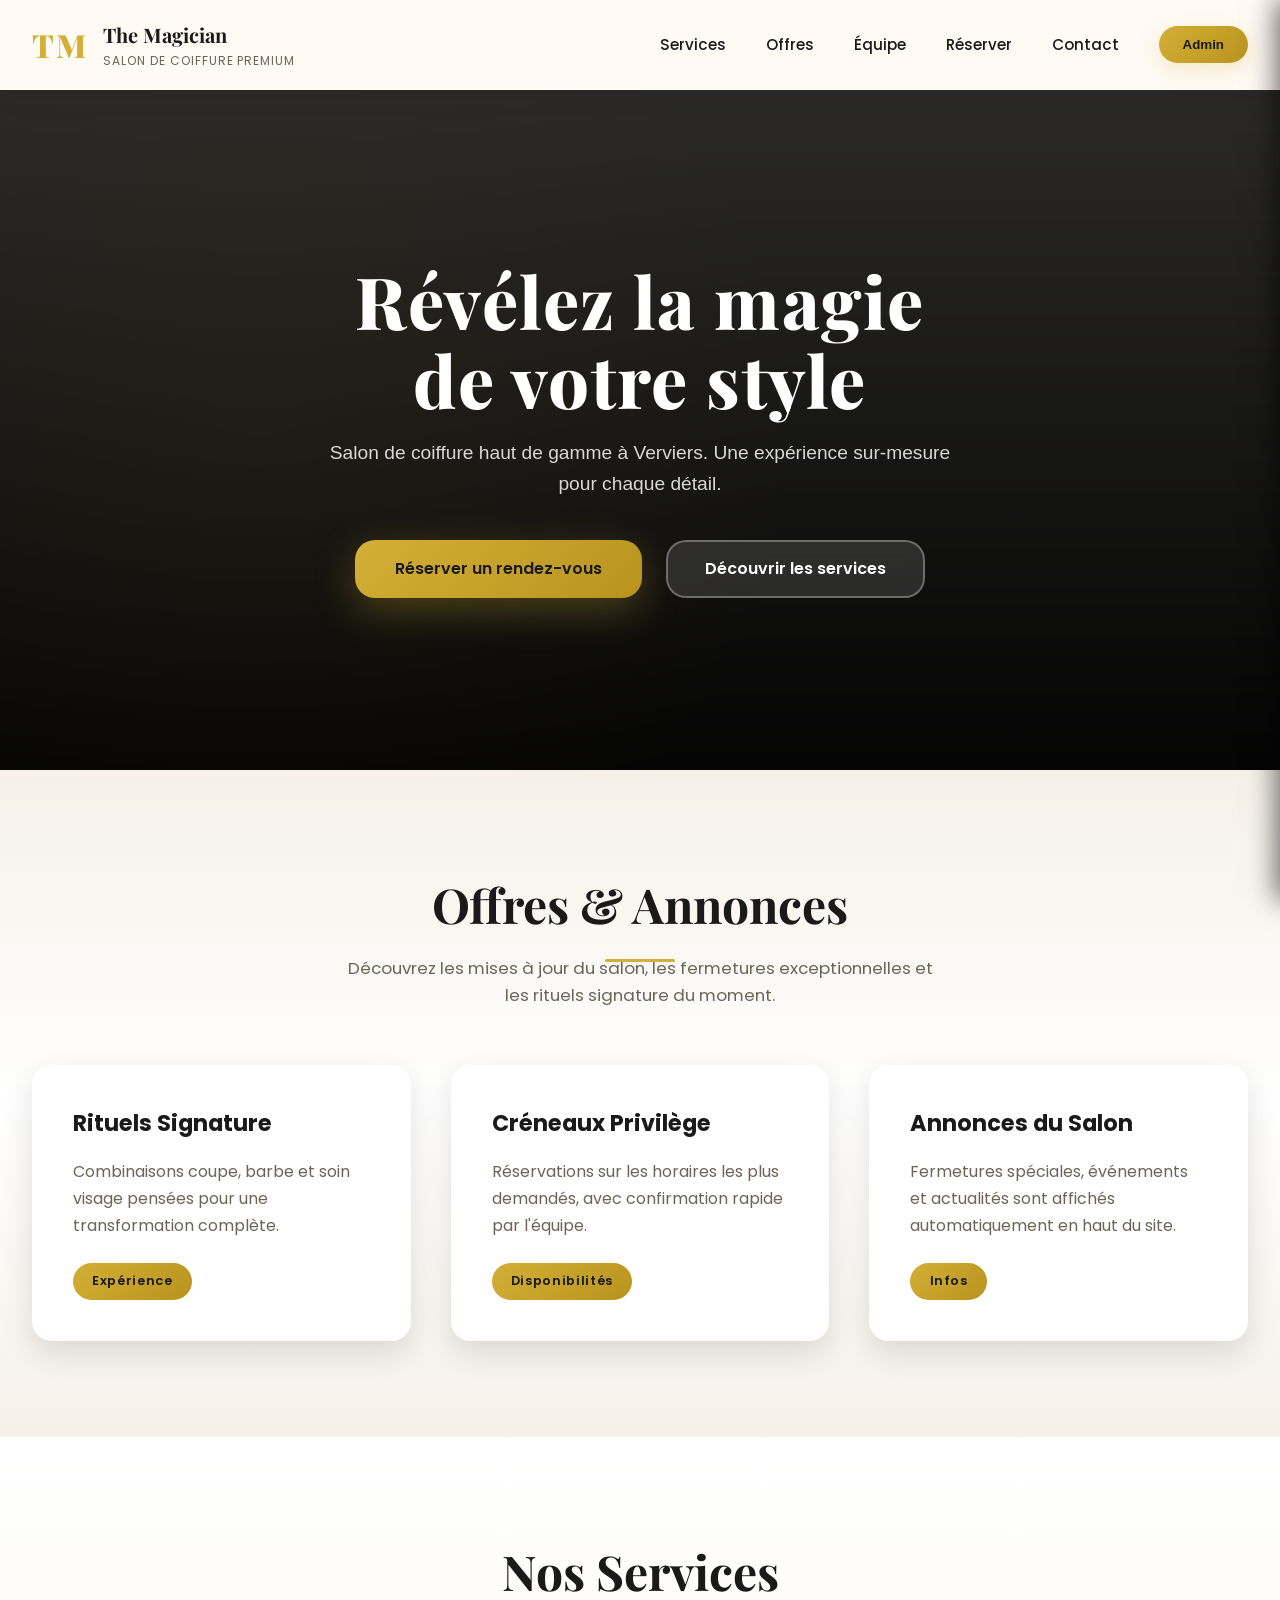
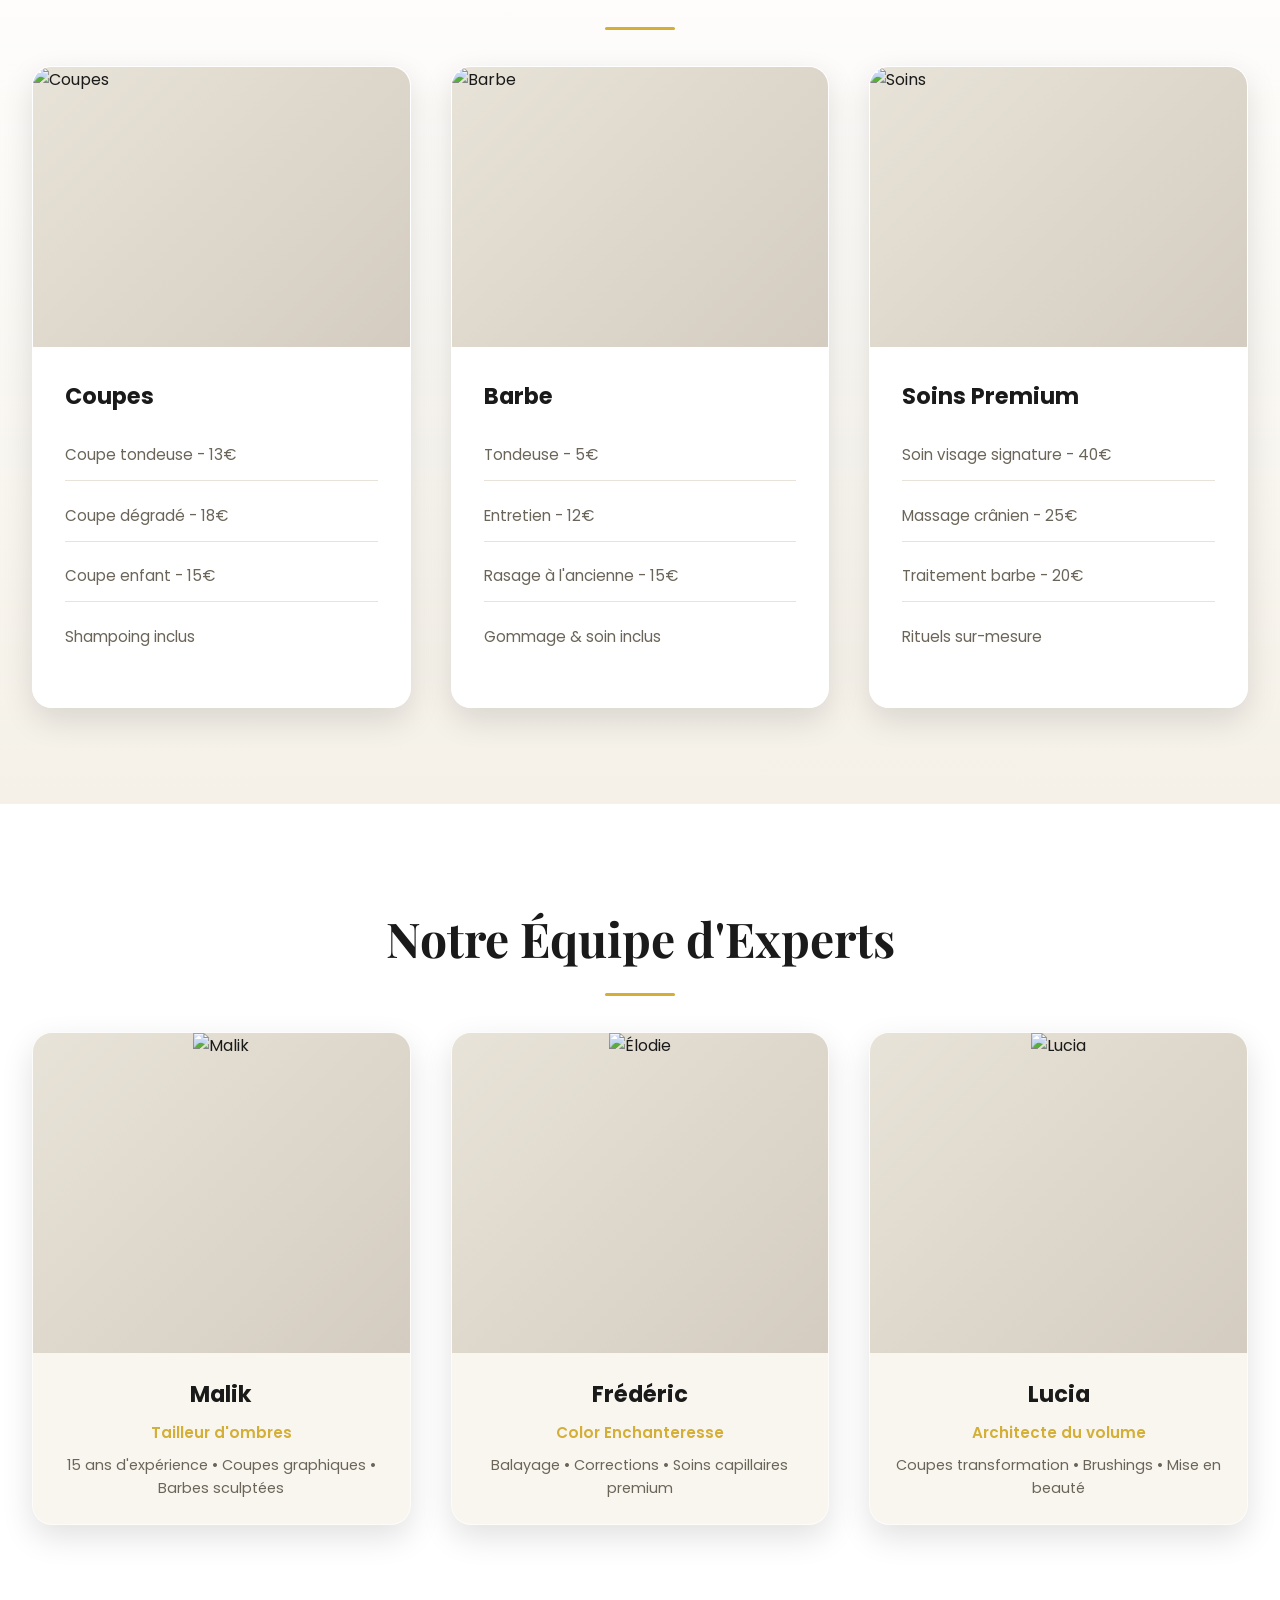
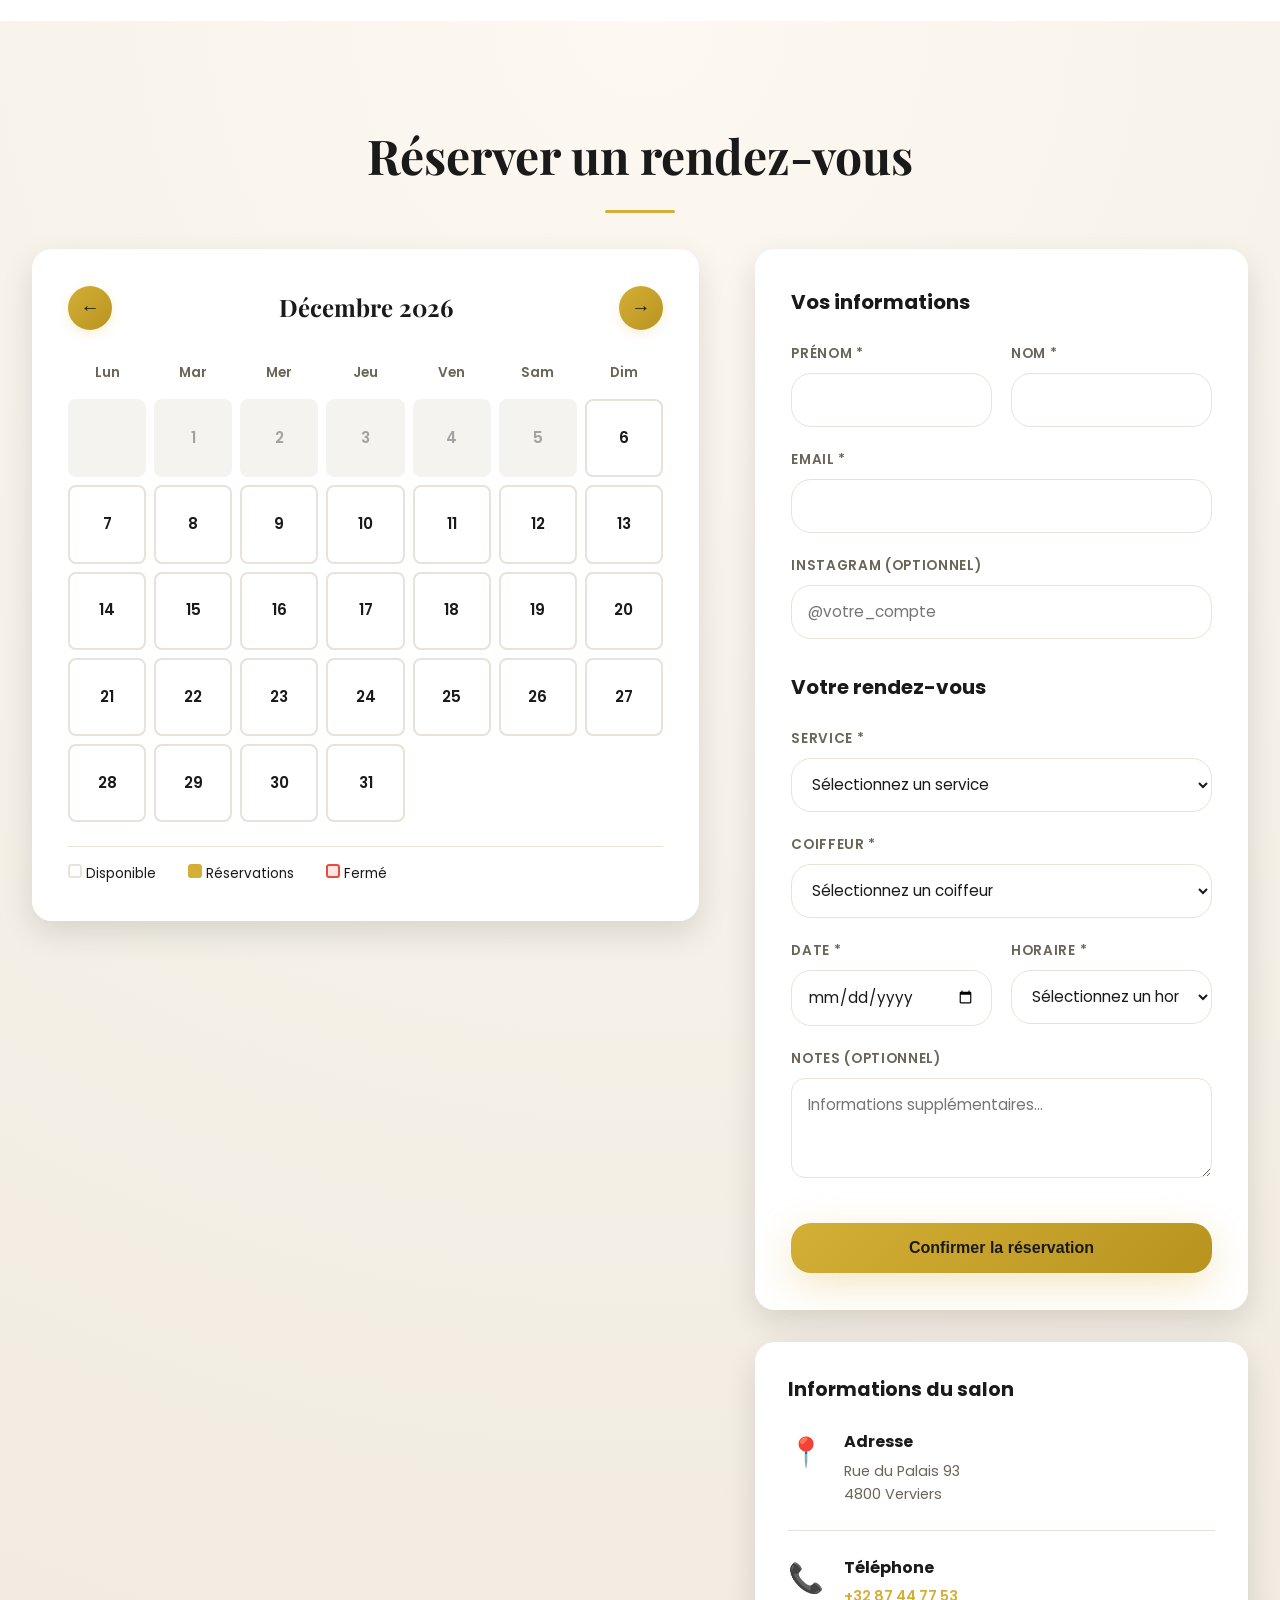
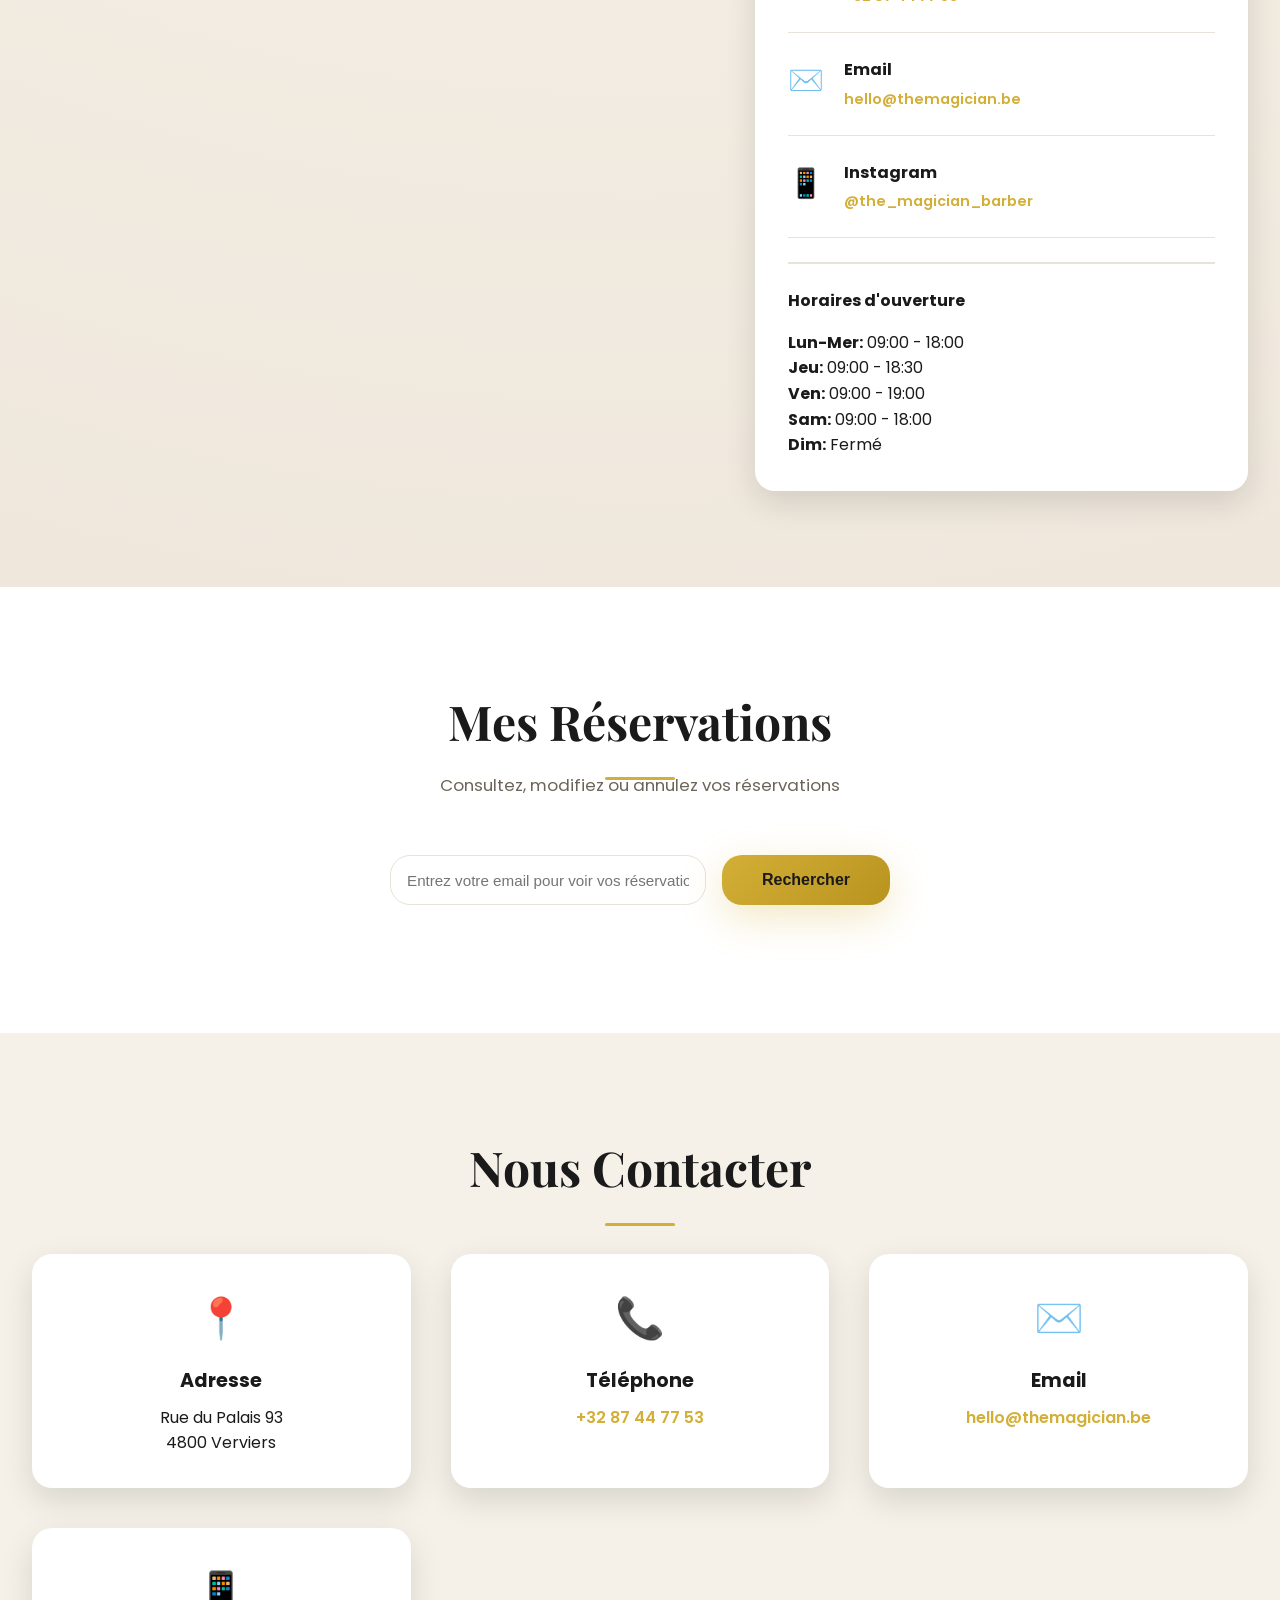
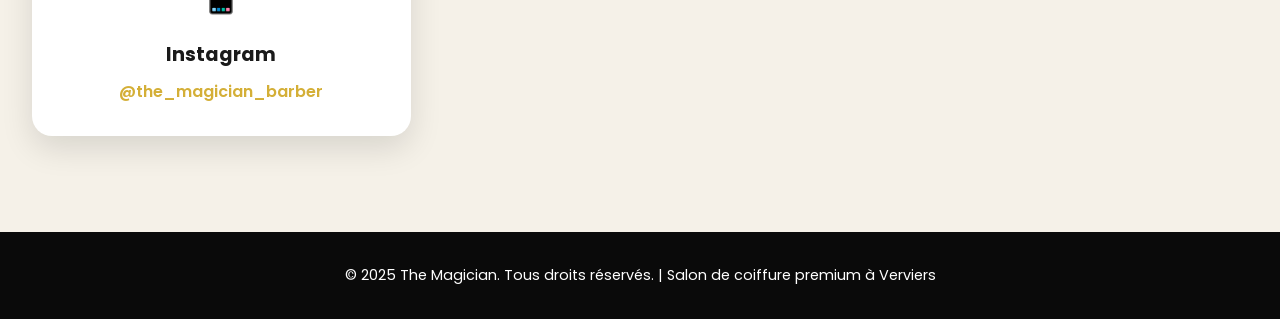
==== commit 805ed83c: "gdg" ====
--- a/index.html
+++ b/index.html
@@ -150,21 +150,21 @@
 
         <div class="team-card">
           <div class="team-image">
-            <img src="https://images.unsplash.com/photo-1494790108377-be9c29b29330?auto=format&fit=crop&w=300&q=80" alt="Élodie" />
+            <img src="https://cdn.discordapp.com/attachments/1433594938729431185/1441171222036615330/VzVKazdoRWMwPQ.png?ex=6920d2cb&is=691f814b&hm=f7c7cb8ba295f6244ed2f5dae7c58f2cf406abde972c519e7d35992f4e7d2185&" alt="Élodie" />
             <div class="team-overlay">
               <p>Experte couleur & soins</p>
             </div>
           </div>
-          <h3>Élodie</h3>
+          <h3>Frédéric</h3>
           <p class="role">Color Enchanteresse</p>
           <p class="specialty">Balayage • Corrections • Soins capillaires premium</p>
         </div>
 
         <div class="team-card">
           <div class="team-image">
-            <img src="https://images.unsplash.com/photo-1438761681033-6461ffad8d80?auto=format&fit=crop&w=300&q=80" alt="Lucia" />
+            <img src="https://cdn.discordapp.com/attachments/1433594938729431185/1441171222036615330/VzVKazdoRWMwPQ.png?ex=6920d2cb&is=691f814b&hm=f7c7cb8ba295f6244ed2f5dae7c58f2cf406abde972c519e7d35992f4e7d2185&" alt="Lucia" />
             <div class="team-overlay">
-              <p>Architecte du volume</p>
+              <p>Architecte du volume.</p>
             </div>
           </div>
           <h3>Lucia</h3>
--- a/style.css
+++ b/style.css
@@ -1,207 +1,225 @@
-* {
-  margin: 0;
-  padding: 0;
-  box-sizing: border-box;
+/* THE MAGICIAN - PREMIUM SALON DESIGN */
+
+* { margin: 0; padding: 0; box-sizing: border-box; }
+
+:root {
+  --primary: #d4af37; --primary-dark: #b8941f; --dark: #0a0a0a; --dark-light: #1a1a1a;
+  --light-bg: #f5f1e8; --white: #ffffff; --gray-light: #e8e3d8; --gray-mid: #d4ccc0;
+  --gray-dark: #9d9589; --text-dark: #1a1a1a; --text-light: #6b6559; --error: #e74c3c;
+  --radius-sm: 8px; --radius-md: 14px; --radius-lg: 20px; --radius-xl: 28px;
+  --shadow-sm: 0 4px 12px rgba(0,0,0,0.08); --shadow-md: 0 12px 32px rgba(0,0,0,0.12);
+  --shadow-lg: 0 24px 60px rgba(0,0,0,0.18); --shadow-xl: 0 40px 100px rgba(0,0,0,0.25);
+  --transition: all 0.35s cubic-bezier(0.4,0,0.2,1); --transition-fast: all 0.2s ease-out;
 }
 
-:root {
-  --primary: #d4af37;
-  --primary-dark: #b8941f;
-  --dark: #111111;
-  --dark-light: #242424;
-  --light: #f5f1e9;
-  --white: #ffffff;
-  --gray: #e2ddd2;
-  --gray-dark: #b2aa9b;
-  --text: #2c2a28;
-  --text-light: #7c7467;
-  --error: #f44336;
-  --warning: #ff9800;
-  --success: #4caf50;
-  --radius: 10px;
-  --shadow: 0 14px 40px rgba(0, 0, 0, 0.12);
-  --shadow-lg: 0 24px 70px rgba(0, 0, 0, 0.35);
-  --transition: all 0.3s cubic-bezier(0.4, 0, 0.2, 1);
-}
-
 html { scroll-behavior: smooth; }
-body { font-family: "Poppins", sans-serif; background: #f3eee5; color: var(--text); line-height: 1.6; overflow-x: hidden; }
-.container { max-width: 1200px; margin: 0 auto; padding: 0 20px; }
+body { font-family: "Poppins", sans-serif; background: var(--light-bg); color: var(--text-dark); line-height: 1.6; overflow-x: hidden; }
+.container { max-width: 1280px; margin: 0 auto; padding: 0 2rem; }
 
 @keyframes slideDown { from { transform: translateY(-100%); opacity: 0; } to { transform: translateY(0); opacity: 1; } }
-@keyframes fadeIn { from { opacity: 0; } to { opacity: 1; } }
-@keyframes slideUp { from { transform: translateY(30px); opacity: 0; } to { transform: translateY(0); opacity: 1; } }
-@keyframes scaleIn { from { transform: scale(0.95); opacity: 0; } to { transform: scale(1); opacity: 1; } }
-@keyframes pulse { 0%, 100% { opacity: 1; } 50% { opacity: 0.7; } }
-
-.navbar { position: sticky; top: 0; background: rgba(250, 248, 243, 0.96); backdrop-filter: blur(12px); box-shadow: 0 12px 30px rgba(0, 0, 0, 0.08); z-index: 1000; animation: slideDown 0.3s ease-out; }
-.navbar-container { display: flex; justify-content: space-between; align-items: center; padding: 1rem 2rem; max-width: 1200px; margin: 0 auto; }
-.navbar-brand { display: flex; align-items: center; gap: 1rem; cursor: pointer; text-decoration: none; color: var(--dark); }
-.brand-logo { font-size: 1.8rem; font-weight: 700; color: var(--primary); font-family: "Playfair Display", serif; }
-.brand-info h1 { font-family: "Playfair Display", serif; font-size: 1.3rem; color: var(--dark); margin: 0; font-weight: 700; }
-.brand-info p { font-size: 0.8rem; color: var(--text-light); margin: 0; }
-.navbar-menu { display: flex; list-style: none; gap: 2rem; align-items: center; }
-.navbar-menu a { color: var(--text); text-decoration: none; font-weight: 500; transition: var(--transition); position: relative; }
-.navbar-menu a::after { content: ""; position: absolute; bottom: -5px; left: 0; width: 0; height: 2px; background: var(--primary); transition: var(--transition); }
+@keyframes slideUp { from { transform: translateY(40px); opacity: 0; } to { transform: translateY(0); opacity: 1; } }
+@keyframes scaleIn { from { transform: scale(0.92); opacity: 0; } to { transform: scale(1); opacity: 1; } }
+
+/* NAVBAR */
+.navbar { position: sticky; top: 0; z-index: 1000; background: rgba(255,251,245,0.92); backdrop-filter: blur(16px); box-shadow: 0 8px 24px rgba(0,0,0,0.06); animation: slideDown 0.5s ease-out; }
+.navbar-container { display: flex; justify-content: space-between; align-items: center; padding: 1.2rem 2rem; max-width: 1280px; margin: 0 auto; }
+.navbar-brand { display: flex; align-items: center; gap: 1rem; text-decoration: none; color: var(--text-dark); cursor: pointer; }
+.brand-logo { font-size: 2rem; font-weight: 800; color: var(--primary); font-family: "Playfair Display", serif; letter-spacing: 0.05em; }
+.brand-info h1 { font-family: "Playfair Display", serif; font-size: 1.25rem; font-weight: 700; color: var(--text-dark); margin: 0; }
+.brand-info p { font-size: 0.75rem; color: var(--text-light); margin: 0; letter-spacing: 0.08em; text-transform: uppercase; }
+.navbar-menu { display: flex; list-style: none; gap: 2.5rem; align-items: center; }
+.navbar-menu a { color: var(--text-dark); text-decoration: none; font-weight: 500; font-size: 0.95rem; position: relative; transition: var(--transition-fast); }
+.navbar-menu a::after { content: ""; position: absolute; bottom: -6px; left: 0; width: 0; height: 2px; background: var(--primary); transition: var(--transition-fast); }
 .navbar-menu a:hover::after { width: 100%; }
-.btn-admin { background: linear-gradient(135deg, var(--primary), var(--primary-dark)); color: var(--dark); border: none; padding: 0.6rem 1.2rem; border-radius: var(--radius); cursor: pointer; font-weight: 600; transition: var(--transition); }
-.btn-admin:hover { transform: translateY(-2px); box-shadow: 0 5px 15px rgba(212, 175, 55, 0.3); }
-.navbar-toggle { display: none; background: var(--white); border: 1px solid var(--gray); font-size: 1.5rem; cursor: pointer; padding: 0.3rem 0.6rem; border-radius: 6px; box-shadow: 0 3px 10px rgba(0,0,0,0.08); }
-
-.announcements-banner { background: linear-gradient(135deg, var(--warning), #ff7043); color: var(--white); padding: 1.2rem; text-align: center; font-weight: 600; display: none; animation: slideDown 0.3s ease-out; }
+.btn-admin { background: linear-gradient(135deg, var(--primary), var(--primary-dark)); color: var(--text-dark); border: none; padding: 0.7rem 1.5rem; border-radius: var(--radius-lg); font-weight: 600; cursor: pointer; transition: var(--transition-fast); box-shadow: 0 6px 20px rgba(212,175,55,0.25); }
+.btn-admin:hover { transform: translateY(-2px); box-shadow: 0 10px 30px rgba(212,175,55,0.35); }
+.navbar-toggle { display: none; background: none; border: none; font-size: 1.8rem; cursor: pointer; color: var(--text-dark); }
+
+/* ANNOUNCEMENTS */
+@keyframes scrollAnnouncements { 0% { transform: translateX(100%); } 100% { transform: translateX(-100%); } }
+
+.announcements-banner { position: relative; background: linear-gradient(90deg, rgba(212,175,55,0.15), rgba(212,175,55,0.25), rgba(212,175,55,0.15)); backdrop-filter: blur(8px); border-bottom: 1px solid rgba(212,175,55,0.3); padding: 0.7rem 0; text-align: center; font-weight: 500; display: none; overflow: hidden; height: 50px; }
 .announcements-banner.active { display: block; }
-.announcements-banner p { margin: 0.5rem 0; font-size: 0.95rem; }
-
-.hero { position: relative; height: 620px; background: linear-gradient(120deg, rgba(0, 0, 0, 0.9), rgba(17, 17, 17, 0.8)); background-image: url('https://images.unsplash.com/photo-1585747860715-cd4628902d4a?auto=format&fit=crop&w=1400&q=80'); background-size: cover; background-position: center; display: flex; align-items: center; justify-content: center; color: var(--white); overflow: hidden; }
-.hero-overlay { position: absolute; top: 0; left: 0; right: 0; bottom: 0; background: radial-gradient(circle at top left, rgba(212, 175, 55, 0.25), transparent 55%), linear-gradient(180deg, rgba(0, 0, 0, 0.65), rgba(0, 0, 0, 0.95)); z-index: 1; }
-.hero-content { position: relative; z-index: 2; text-align: center; animation: slideUp 0.7s ease-out; max-width: 650px; padding: 0 1.5rem; }
-.hero-title { font-family: "Playfair Display", serif; font-size: clamp(2.6rem, 6.2vw, 4.2rem); margin-bottom: 1.2rem; line-height: 1.15; font-weight: 800; letter-spacing: 0.04em; }
-.hero-subtitle { font-size: 1.15rem; margin-bottom: 2.2rem; opacity: 0.9; color: rgba(255, 255, 255, 0.88); }
-
-.btn-primary { background: linear-gradient(135deg, var(--primary), var(--primary-dark)); color: var(--dark); border: none; padding: 0.9rem 2.2rem; border-radius: var(--radius); font-weight: 600; cursor: pointer; transition: var(--transition); display: inline-block; text-decoration: none; box-shadow: 0 5px 15px rgba(212, 175, 55, 0.3); }
-.btn-primary:hover { transform: translateY(-3px); box-shadow: 0 10px 25px rgba(212, 175, 55, 0.4); }
-.btn-secondary { background: var(--gray); color: var(--text); border: none; padding: 0.6rem 1.2rem; border-radius: var(--radius); cursor: pointer; transition: var(--transition); font-weight: 500; }
-.btn-secondary:hover { background: var(--gray-dark); }
+.announcements-banner-content { display: flex; align-items: center; height: 100%; animation: scrollAnnouncements linear infinite; padding: 0 2rem; }
+.announcements-banner p { margin: 0; font-size: 0.9rem; color: var(--text-dark); letter-spacing: 0.5px; white-space: nowrap; padding: 0 3rem; display: inline-flex; align-items: center; }
+.announcements-banner p::before { content: "✦ "; color: var(--primary); margin-right: 0.5rem; }
+.announcements-banner p::after { content: " ✦"; color: var(--primary); margin-left: 0.5rem; }
+
+/* HERO */
+.hero { position: relative; height: 680px; background: linear-gradient(135deg, #0a0a0a 0%, #1a1a1a 50%, #0f0f0f 100%); background-image: url('https://images.unsplash.com/photo-1585747860715-cd4628902d4a?auto=format&fit=crop&w=1600&q=80'); background-size: cover; background-position: center; background-attachment: fixed; display: flex; align-items: center; justify-content: center; color: var(--white); overflow: hidden; }
+.hero::before { content: ""; position: absolute; inset: 0; background: radial-gradient(circle at 20% 50%, rgba(212,175,55,0.15), transparent 50%), linear-gradient(180deg, rgba(0,0,0,0.5), rgba(0,0,0,0.95)); z-index: 1; }
+.hero-overlay { position: absolute; inset: 0; background: rgba(0,0,0,0.65); z-index: 1; }
+.hero-content { position: relative; z-index: 2; text-align: center; animation: slideUp 0.8s ease-out; max-width: 700px; padding: 0 2rem; }
+.hero-title { font-family: "Playfair Display", serif; font-size: clamp(2.8rem, 7vw, 4.5rem); font-weight: 800; margin-bottom: 1.2rem; line-height: 1.1; letter-spacing: 0.02em; }
+.hero-subtitle { font-size: 1.2rem; margin-bottom: 2.5rem; opacity: 0.92; color: rgba(255,255,255,0.9); font-weight: 300; }
+.hero-actions { display: flex; gap: 1.5rem; justify-content: center; flex-wrap: wrap; }
+
+/* BUTTONS */
+.btn-primary { background: linear-gradient(135deg, var(--primary), var(--primary-dark)); color: var(--text-dark); border: none; padding: 1rem 2.5rem; border-radius: var(--radius-lg); font-weight: 600; font-size: 1rem; cursor: pointer; transition: var(--transition-fast); display: inline-block; text-decoration: none; box-shadow: 0 12px 40px rgba(212,175,55,0.3); }
+.btn-primary:hover { transform: translateY(-3px); box-shadow: 0 18px 50px rgba(212,175,55,0.4); }
+.btn-secondary { background: rgba(255,255,255,0.12); color: var(--white); border: 2px solid rgba(255,255,255,0.3); padding: 0.9rem 2.3rem; border-radius: var(--radius-lg); font-weight: 600; font-size: 1rem; cursor: pointer; transition: var(--transition-fast); display: inline-block; text-decoration: none; backdrop-filter: blur(10px); }
+.btn-secondary:hover { background: rgba(255,255,255,0.2); border-color: rgba(255,255,255,0.5); transform: translateY(-2px); }
 .btn-close { background: none; border: none; font-size: 1.5rem; cursor: pointer; color: var(--text-light); }
-.btn-logout { width: 100%; background: var(--error); color: var(--white); border: none; padding: 0.8rem; border-radius: var(--radius); cursor: pointer; font-weight: 600; margin-top: 2rem; }
-
-.section-title { font-family: "Playfair Display", serif; font-size: clamp(2rem, 4vw, 2.8rem); text-align: center; margin-bottom: 1rem; color: var(--dark); position: relative; font-weight: 700; }
-.section-title::after { content: ""; position: absolute; bottom: -15px; left: 50%; transform: translateX(-50%); width: 60px; height: 3px; background: var(--primary); }
-.section-subtitle { text-align: center; color: var(--text-light); margin-bottom: 3rem; font-size: 1.05rem; }
-section { padding: 5rem 0; }
-
-.services { background: linear-gradient(180deg, #f5f1e9 0%, #ffffff 40%, #f5f1e9 100%); }
-.services-grid { display: grid; grid-template-columns: repeat(auto-fit, minmax(280px, 1fr)); gap: 2.2rem; margin-top: 3.2rem; }
-.service-card { background: rgba(255, 255, 255, 0.96); border-radius: 18px; overflow: hidden; box-shadow: var(--shadow); transition: var(--transition); border: 1px solid rgba(255, 255, 255, 0.6); backdrop-filter: blur(10px); animation: slideUp 0.6s ease-out; }
+.btn-logout { width: 100%; background: var(--error); color: var(--white); border: none; padding: 0.8rem; border-radius: var(--radius-md); cursor: pointer; font-weight: 600; margin-top: 2rem; }
+
+/* SECTIONS */
+.section-title { font-family: "Playfair Display", serif; font-size: clamp(2rem, 5vw, 3rem); text-align: center; margin-bottom: 0.8rem; color: var(--text-dark); font-weight: 700; position: relative; }
+.section-title::after { content: ""; position: absolute; bottom: -20px; left: 50%; transform: translateX(-50%); width: 70px; height: 3px; background: var(--primary); border-radius: 2px; }
+.section-subtitle { text-align: center; color: var(--text-light); margin-bottom: 3.5rem; font-size: 1.05rem; max-width: 600px; margin-left: auto; margin-right: auto; }
+section { padding: 6rem 0; }
+
+/* OFFERS */
+.offers { background: linear-gradient(180deg, var(--light-bg) 0%, var(--white) 50%, var(--light-bg) 100%); }
+.offers-grid { display: grid; grid-template-columns: repeat(auto-fit, minmax(300px, 1fr)); gap: 2.5rem; margin-top: 3rem; }
+.offer-card { background: rgba(255,255,255,0.95); padding: 2.5rem; border-radius: var(--radius-lg); box-shadow: var(--shadow-md); border: 1px solid rgba(255,255,255,0.6); transition: var(--transition); animation: slideUp 0.6s ease-out; }
+.offer-card:hover { transform: translateY(-8px); box-shadow: var(--shadow-lg); }
+.offer-card h3 { font-size: 1.4rem; color: var(--text-dark); margin-bottom: 1rem; font-weight: 700; }
+.offer-card p { color: var(--text-light); margin-bottom: 1.5rem; line-height: 1.7; }
+.offer-tag { display: inline-block; background: linear-gradient(135deg, var(--primary), var(--primary-dark)); color: var(--text-dark); padding: 0.5rem 1.2rem; border-radius: 999px; font-size: 0.8rem; font-weight: 600; letter-spacing: 0.05em; }
+
+/* SERVICES */
+.services { background: linear-gradient(180deg, var(--white) 0%, var(--light-bg) 100%); }
+.services-grid { display: grid; grid-template-columns: repeat(auto-fit, minmax(300px, 1fr)); gap: 2.5rem; margin-top: 3.5rem; }
+.service-card { background: rgba(255,255,255,0.98); border-radius: var(--radius-lg); overflow: hidden; box-shadow: var(--shadow-md); border: 1px solid rgba(255,255,255,0.7); transition: var(--transition); animation: slideUp 0.6s ease-out; backdrop-filter: blur(10px); }
 .service-card:hover { transform: translateY(-12px); box-shadow: var(--shadow-lg); }
-.service-image { width: 100%; height: 250px; overflow: hidden; }
+.service-image { width: 100%; height: 280px; overflow: hidden; background: linear-gradient(135deg, var(--gray-light), var(--gray-mid)); }
 .service-image img { width: 100%; height: 100%; object-fit: cover; transition: var(--transition); }
-.service-card:hover .service-image img { transform: scale(1.1); }
+.service-card:hover .service-image img { transform: scale(1.08); }
 .service-content { padding: 2rem; }
-.service-content h3 { font-size: 1.5rem; margin-bottom: 1rem; color: var(--dark); font-weight: 700; }
+.service-content h3 { font-size: 1.4rem; color: var(--text-dark); margin-bottom: 1.2rem; font-weight: 700; }
 .service-content ul { list-style: none; }
-.service-content li { padding: 0.5rem 0; color: var(--text-light); border-bottom: 1px solid var(--gray); padding-bottom: 0.8rem; margin-bottom: 0.8rem; }
+.service-content li { padding: 0.6rem 0; color: var(--text-light); border-bottom: 1px solid var(--gray-light); margin-bottom: 0.8rem; padding-bottom: 0.8rem; font-size: 0.95rem; }
 .service-content li:last-child { border-bottom: none; }
 
-.team { background: #ffffff; }
-.team-grid { display: grid; grid-template-columns: repeat(auto-fit, minmax(280px, 1fr)); gap: 2rem; margin-top: 3rem; }
-.team-card { background: #f7f3ea; border-radius: 18px; overflow: hidden; box-shadow: var(--shadow); transition: var(--transition); text-align: center; animation: slideUp 0.6s ease-out; border: 1px solid rgba(255, 255, 255, 0.7); }
+/* TEAM */
+.team { background: var(--white); }
+.team-grid { display: grid; grid-template-columns: repeat(auto-fit, minmax(300px, 1fr)); gap: 2.5rem; margin-top: 3.5rem; }
+.team-card { background: #f9f6f0; border-radius: var(--radius-lg); overflow: hidden; box-shadow: var(--shadow-md); border: 1px solid rgba(255,255,255,0.7); transition: var(--transition); text-align: center; animation: slideUp 0.6s ease-out; }
 .team-card:hover { transform: translateY(-10px); box-shadow: var(--shadow-lg); }
-.team-image { position: relative; width: 100%; height: 300px; overflow: hidden; }
+.team-image { position: relative; width: 100%; height: 320px; overflow: hidden; background: linear-gradient(135deg, var(--gray-light), var(--gray-mid)); }
 .team-image img { width: 100%; height: 100%; object-fit: cover; transition: var(--transition); }
-.team-image:hover img { transform: scale(1.1); }
-.team-overlay { position: absolute; top: 0; left: 0; right: 0; bottom: 0; background: rgba(212, 175, 55, 0.9); display: flex; align-items: center; justify-content: center; opacity: 0; transition: var(--transition); }
+.team-card:hover .team-image img { transform: scale(1.1); }
+.team-overlay { position: absolute; inset: 0; background: rgba(212,175,55,0.92); display: flex; align-items: center; justify-content: center; opacity: 0; transition: var(--transition); }
 .team-card:hover .team-overlay { opacity: 1; }
-.team-overlay p { color: var(--dark); font-weight: 600; }
-.team-card h3 { font-size: 1.4rem; margin: 1.5rem 0 0.5rem; color: var(--dark); font-weight: 700; }
-.team-card .role { color: var(--primary); font-weight: 600; margin-bottom: 0.5rem; }
-.team-card .specialty { color: var(--text-light); font-size: 0.9rem; padding: 0 1rem 1.5rem; }
-
-.booking { background: radial-gradient(circle at top, #fdf8ee 0%, #f3eee5 40%, #efe7dc 100%); }
-.booking-wrapper { display: grid; grid-template-columns: 1.1fr 0.9fr; gap: 3.2rem; margin-top: 3.2rem; align-items: flex-start; }
-.booking-calendar { background: rgba(255, 255, 255, 0.98); padding: 2rem; border-radius: 20px; box-shadow: var(--shadow); animation: slideUp 0.6s ease-out; border: 1px solid rgba(255, 255, 255, 0.7); }
+.team-overlay p { color: var(--text-dark); font-weight: 600; font-size: 1.1rem; }
+.team-card h3 { font-size: 1.4rem; color: var(--text-dark); margin: 1.5rem 0 0.5rem; font-weight: 700; }
+.team-card .role { color: var(--primary); font-weight: 600; margin-bottom: 0.5rem; font-size: 0.95rem; }
+.team-card .specialty { color: var(--text-light); font-size: 0.9rem; padding: 0 1rem 1.5rem; line-height: 1.6; }
+
+/* BOOKING */
+.booking { background: radial-gradient(circle at top, #fdf9f2 0%, var(--light-bg) 40%, #efe7dc 100%); }
+.booking-wrapper { display: grid; grid-template-columns: 1.15fr 0.85fr; gap: 3.5rem; margin-top: 3.5rem; align-items: flex-start; }
+.booking-calendar { background: rgba(255,255,255,0.98); padding: 2.2rem; border-radius: var(--radius-lg); box-shadow: var(--shadow-md); border: 1px solid rgba(255,255,255,0.7); animation: slideUp 0.6s ease-out; }
 .calendar-header { display: flex; justify-content: space-between; align-items: center; margin-bottom: 2rem; }
-.calendar-header h3 { font-family: "Playfair Display", serif; font-size: 1.4rem; color: var(--dark); font-weight: 700; margin: 0; }
-.btn-nav { background: linear-gradient(135deg, var(--primary), var(--primary-dark)); color: var(--dark); border: none; width: 40px; height: 40px; border-radius: 50%; cursor: pointer; font-size: 1.2rem; transition: var(--transition); font-weight: 600; }
-.btn-nav:hover { transform: scale(1.1); }
-.calendar-weekdays { display: grid; grid-template-columns: repeat(7, 1fr); gap: 0.5rem; margin-bottom: 1rem; text-align: center; font-weight: 600; color: var(--text-light); font-size: 0.9rem; }
+.calendar-header h3 { font-family: "Playfair Display", serif; font-size: 1.5rem; color: var(--text-dark); font-weight: 700; margin: 0; }
+.btn-nav { background: linear-gradient(135deg, var(--primary), var(--primary-dark)); color: var(--text-dark); border: none; width: 44px; height: 44px; border-radius: 50%; cursor: pointer; font-size: 1.2rem; transition: var(--transition-fast); font-weight: 600; box-shadow: 0 4px 12px rgba(212,175,55,0.2); }
+.btn-nav:hover { transform: scale(1.12); }
+.calendar-weekdays { display: grid; grid-template-columns: repeat(7, 1fr); gap: 0.5rem; margin-bottom: 1rem; text-align: center; font-weight: 600; color: var(--text-light); font-size: 0.85rem; }
 .calendar-grid { display: grid; grid-template-columns: repeat(7, 1fr); gap: 0.5rem; margin-bottom: 1.5rem; }
-.calendar-day { aspect-ratio: 1; display: flex; align-items: center; justify-content: center; border: 2px solid var(--gray); border-radius: var(--radius); cursor: pointer; transition: var(--transition); font-weight: 600; background: var(--white); position: relative; font-size: 0.95rem; }
-.calendar-day:hover:not(.disabled):not(.closed) { border-color: var(--primary); background: var(--light); transform: scale(1.05); }
-.calendar-day.selected { background: var(--primary); color: var(--dark); border-color: var(--primary-dark); box-shadow: 0 5px 15px rgba(212, 175, 55, 0.3); }
-.calendar-day.disabled { opacity: 0.4; cursor: not-allowed; background: var(--gray); }
-.calendar-day.closed { opacity: 0.6; cursor: not-allowed; background: #ffebee; border-color: var(--error); color: var(--error); }
-.calendar-day.has-booking::after { content: "•"; position: absolute; top: 2px; right: 5px; font-size: 1rem; color: var(--primary); }
-.calendar-legend { display: flex; gap: 2rem; font-size: 0.9rem; padding-top: 1rem; border-top: 1px solid var(--gray); flex-wrap: wrap; }
-.legend-available, .legend-booked, .legend-closed { width: 12px; height: 12px; border-radius: 2px; display: inline-block; }
-.legend-available { background: var(--white); border: 2px solid var(--gray); }
+.calendar-day { aspect-ratio: 1; display: flex; align-items: center; justify-content: center; border: 2px solid var(--gray-light); border-radius: var(--radius-sm); cursor: pointer; transition: var(--transition-fast); font-weight: 600; background: var(--white); position: relative; font-size: 0.95rem; color: var(--text-dark); }
+.calendar-day:hover:not(.disabled):not(.closed) { border-color: var(--primary); background: #faf8f3; transform: scale(1.08); }
+.calendar-day.selected { background: var(--primary); color: var(--text-dark); border-color: var(--primary-dark); box-shadow: 0 6px 20px rgba(212,175,55,0.3); }
+.calendar-day.disabled { opacity: 0.4; cursor: not-allowed; background: var(--gray-light); }
+.calendar-day.closed { opacity: 0.6; cursor: not-allowed; background: #ffe6e6; border-color: var(--error); color: var(--error); }
+.calendar-day.has-booking::after { content: "•"; position: absolute; top: 2px; right: 5px; font-size: 1.2rem; color: var(--primary); }
+.calendar-legend { display: flex; gap: 2rem; font-size: 0.85rem; padding-top: 1rem; border-top: 1px solid var(--gray-light); flex-wrap: wrap; }
+.legend-available, .legend-booked, .legend-closed { width: 14px; height: 14px; border-radius: 3px; display: inline-block; }
+.legend-available { background: var(--white); border: 2px solid var(--gray-light); }
 .legend-booked { background: var(--primary); }
-.legend-closed { background: #ffebee; border: 2px solid var(--error); }
+.legend-closed { background: #ffe6e6; border: 2px solid var(--error); }
 
 .booking-form-wrapper { display: flex; flex-direction: column; gap: 2rem; }
-.booking-form { background: rgba(255, 255, 255, 0.98); padding: 2.2rem; border-radius: 20px; box-shadow: var(--shadow); animation: slideUp 0.6s ease-out; border: 1px solid rgba(255, 255, 255, 0.7); }
-.booking-form h3 { font-size: 1.25rem; margin-bottom: 1.6rem; color: var(--dark); font-weight: 700; }
-.form-row { display: grid; grid-template-columns: 1fr 1fr; gap: 1.1rem; }
+.booking-form { background: rgba(255,255,255,0.98); padding: 2.2rem; border-radius: var(--radius-lg); box-shadow: var(--shadow-md); border: 1px solid rgba(255,255,255,0.7); animation: slideUp 0.6s ease-out; }
+.booking-form h3 { font-size: 1.25rem; color: var(--text-dark); margin-bottom: 1.6rem; font-weight: 700; }
+.form-row { display: grid; grid-template-columns: 1fr 1fr; gap: 1.2rem; }
 .form-group { margin-bottom: 1.4rem; position: relative; }
-.form-group label { display: block; margin-bottom: 0.45rem; font-weight: 600; color: var(--text-light); font-size: 0.9rem; letter-spacing: 0.03em; text-transform: uppercase; }
-.form-group input, .form-group select, .form-group textarea { width: 100%; padding: 0.85rem 0.9rem; border: 1.8px solid var(--gray); border-radius: 999px; font-family: inherit; font-size: 0.98rem; transition: var(--transition); background: rgba(255, 255, 255, 0.96); color: var(--text); }
-.form-group textarea { border-radius: 14px; }
-.form-group input:focus, .form-group select:focus, .form-group textarea:focus { outline: none; border-color: var(--primary); box-shadow: 0 0 0 3px rgba(212, 175, 55, 0.12); background: #ffffff; }
+.form-group label { display: block; margin-bottom: 0.5rem; font-weight: 600; color: var(--text-light); font-size: 0.85rem; letter-spacing: 0.05em; text-transform: uppercase; }
+.form-group input, .form-group select, .form-group textarea { width: 100%; padding: 0.9rem 1rem; border: 1.8px solid var(--gray-light); border-radius: var(--radius-lg); font-family: inherit; font-size: 0.95rem; transition: var(--transition-fast); background: rgba(255,255,255,0.96); color: var(--text-dark); }
+.form-group textarea { border-radius: var(--radius-md); resize: vertical; }
+.form-group input:focus, .form-group select:focus, .form-group textarea:focus { outline: none; border-color: var(--primary); box-shadow: 0 0 0 4px rgba(212,175,55,0.12); background: var(--white); }
 .btn-submit { width: 100%; padding: 1rem; margin-top: 1rem; }
-.form-message { padding: 1rem; border-radius: var(--radius); margin-top: 1rem; display: none; font-weight: 500; }
+.form-message { padding: 1rem; border-radius: var(--radius-md); margin-top: 1rem; display: none; font-weight: 500; }
 .form-message.success { display: block; background: #d4edda; color: #155724; border: 1px solid #c3e6cb; }
 .form-message.error { display: block; background: #f8d7da; color: #721c24; border: 1px solid #f5c6cb; }
 
-.booking-info { background: rgba(255, 255, 255, 0.98); padding: 2rem; border-radius: 20px; box-shadow: var(--shadow); animation: slideUp 0.6s ease-out; border: 1px solid rgba(255, 255, 255, 0.7); }
-.booking-info h3 { font-size: 1.2rem; margin-bottom: 1.5rem; color: var(--dark); font-weight: 700; }
-.info-item { display: flex; gap: 1rem; margin-bottom: 1.5rem; padding-bottom: 1.5rem; border-bottom: 1px solid var(--gray); }
+.booking-info { background: rgba(255,255,255,0.98); padding: 2rem; border-radius: var(--radius-lg); box-shadow: var(--shadow-md); border: 1px solid rgba(255,255,255,0.7); animation: slideUp 0.6s ease-out; }
+.booking-info h3 { font-size: 1.2rem; color: var(--text-dark); margin-bottom: 1.5rem; font-weight: 700; }
+.info-item { display: flex; gap: 1rem; margin-bottom: 1.5rem; padding-bottom: 1.5rem; border-bottom: 1px solid var(--gray-light); }
 .info-item:last-of-type { border-bottom: none; }
-.info-icon { font-size: 1.5rem; min-width: 30px; }
-.info-item strong { color: var(--dark); display: block; margin-bottom: 0.3rem; }
-.info-item p { color: var(--text-light); margin: 0; }
-.info-item a { color: var(--primary); text-decoration: none; }
-.hours { margin-top: 1.5rem; padding-top: 1.5rem; border-top: 2px solid var(--gray); }
-.hours h4 { margin-bottom: 1rem; color: var(--dark); font-weight: 700; }
-
+.info-icon { font-size: 1.8rem; min-width: 40px; }
+.info-item strong { color: var(--text-dark); display: block; margin-bottom: 0.3rem; }
+.info-item p { color: var(--text-light); margin: 0; font-size: 0.9rem; }
+.info-item a { color: var(--primary); text-decoration: none; font-weight: 600; }
+.hours { margin-top: 1.5rem; padding-top: 1.5rem; border-top: 2px solid var(--gray-light); }
+.hours h4 { color: var(--text-dark); font-weight: 700; margin-bottom: 1rem; }
+
+/* MY BOOKINGS */
 .my-bookings { background: var(--white); }
 .bookings-search { display: flex; gap: 1rem; margin-bottom: 2rem; max-width: 500px; margin-left: auto; margin-right: auto; }
-.bookings-search input { flex: 1; padding: 0.9rem; border: 2px solid var(--gray); border-radius: var(--radius); }
+.bookings-search input { flex: 1; padding: 0.9rem 1rem; border: 1.8px solid var(--gray-light); border-radius: var(--radius-lg); font-size: 0.95rem; }
 .bookings-list { display: grid; grid-template-columns: repeat(auto-fill, minmax(350px, 1fr)); gap: 2rem; margin-top: 2rem; }
-.booking-item { background: var(--light); padding: 2rem; border-radius: var(--radius); border-left: 4px solid var(--primary); box-shadow: var(--shadow); animation: slideUp 0.6s ease-out; }
-.booking-item h4 { color: var(--dark); margin-bottom: 1rem; font-weight: 700; }
-.booking-item p { margin-bottom: 0.5rem; color: var(--text-light); }
+.booking-item { background: #f9f6f0; padding: 2rem; border-radius: var(--radius-lg); border-left: 4px solid var(--primary); box-shadow: var(--shadow-sm); animation: slideUp 0.6s ease-out; }
+.booking-item h4 { color: var(--text-dark); margin-bottom: 1rem; font-weight: 700; }
+.booking-item p { margin-bottom: 0.5rem; color: var(--text-light); font-size: 0.9rem; }
 .booking-actions { display: flex; gap: 1rem; margin-top: 1.5rem; }
-.booking-actions button { flex: 1; padding: 0.7rem; border: none; border-radius: var(--radius); cursor: pointer; font-weight: 600; }
-.btn-edit { background: var(--primary); color: var(--dark); }
+.booking-actions button { flex: 1; padding: 0.7rem; border: none; border-radius: var(--radius-md); cursor: pointer; font-weight: 600; transition: var(--transition-fast); }
+.btn-edit { background: var(--primary); color: var(--text-dark); }
+.btn-edit:hover { background: var(--primary-dark); }
 .btn-delete { background: var(--error); color: var(--white); }
-
-.contact { background: #f5f1e9; }
-.contact-grid { display: grid; grid-template-columns: repeat(auto-fit, minmax(250px, 1fr)); gap: 2rem; margin-top: 3rem; }
-.contact-item { background: var(--white); padding: 2rem; border-radius: var(--radius); text-align: center; box-shadow: var(--shadow); transition: var(--transition); animation: slideUp 0.6s ease-out; }
+.btn-delete:hover { background: #d63031; }
+
+/* CONTACT */
+.contact { background: var(--light-bg); }
+.contact-grid { display: grid; grid-template-columns: repeat(auto-fit, minmax(280px, 1fr)); gap: 2.5rem; margin-top: 3rem; }
+.contact-item { background: var(--white); padding: 2rem; border-radius: var(--radius-lg); text-align: center; box-shadow: var(--shadow-md); transition: var(--transition); animation: slideUp 0.6s ease-out; }
 .contact-item:hover { transform: translateY(-10px); box-shadow: var(--shadow-lg); }
 .contact-icon { font-size: 2.5rem; margin-bottom: 1rem; }
-.contact-item h3 { font-size: 1.2rem; margin-bottom: 0.5rem; color: var(--dark); font-weight: 700; }
-.contact-item a { color: var(--primary); text-decoration: none; }
-
+.contact-item h3 { font-size: 1.2rem; margin-bottom: 0.5rem; color: var(--text-dark); font-weight: 700; }
+.contact-item a { color: var(--primary); text-decoration: none; font-weight: 600; }
+
+/* FOOTER */
 .footer { background: var(--dark); color: var(--white); text-align: center; padding: 2rem; font-size: 0.9rem; }
 
-.modal { display: none; position: fixed; top: 0; left: 0; width: 100%; height: 100%; background: rgba(0, 0, 0, 0.7); z-index: 2000; align-items: center; justify-content: center; }
+/* MODAL */
+.modal { display: none; position: fixed; top: 0; left: 0; width: 100%; height: 100%; background: rgba(0,0,0,0.7); z-index: 2000; align-items: center; justify-content: center; }
 .modal.active { display: flex; }
-.modal-content { background: var(--white); padding: 2.5rem; border-radius: var(--radius); max-width: 400px; width: 90%; box-shadow: var(--shadow-lg); position: relative; animation: scaleIn 0.3s ease-out; }
+.modal-content { background: var(--white); padding: 2.5rem; border-radius: var(--radius-lg); max-width: 400px; width: 90%; box-shadow: var(--shadow-lg); position: relative; animation: scaleIn 0.3s ease-out; }
 .modal-close { position: absolute; top: 1rem; right: 1rem; background: none; border: none; font-size: 1.5rem; cursor: pointer; color: var(--text-light); }
-.modal-content h2 { margin-bottom: 1.5rem; color: var(--dark); font-weight: 700; }
-.modal-content input { width: 100%; padding: 0.9rem; margin-bottom: 1rem; border: 2px solid var(--gray); border-radius: var(--radius); }
-
-.admin-panel { position: fixed; top: 0; right: 0; width: 100%; max-width: 1400px; height: 100vh; background: linear-gradient(135deg, #0f1012 0%, #15161a 40%, #0d0e10 100%); z-index: 2000; display: flex; transform: translateX(100%); transition: var(--transition); box-shadow: -5px 0 25px rgba(0, 0, 0, 0.55); }
+.modal-content h2 { margin-bottom: 1.5rem; color: var(--text-dark); font-weight: 700; }
+.modal-content input { width: 100%; padding: 0.9rem; margin-bottom: 1rem; border: 1.8px solid var(--gray-light); border-radius: var(--radius-lg); }
+
+/* ADMIN PANEL */
+.admin-panel { position: fixed; top: 0; right: 0; width: 100%; max-width: 1400px; height: 100vh; background: linear-gradient(135deg, #0f1012 0%, #15161a 40%, #0d0e10 100%); z-index: 2000; display: flex; transform: translateX(100%); transition: var(--transition); box-shadow: -5px 0 25px rgba(0,0,0,0.55); }
 .admin-panel.active { transform: translateX(0); }
-.admin-sidebar { width: 260px; background: radial-gradient(circle at top, #20222a 0%, #14151a 55%, #0c0d10 100%); color: var(--white); padding: 2rem 0; overflow-y: auto; border-right: 1px solid rgba(255, 255, 255, 0.06); }
+.admin-sidebar { width: 260px; background: radial-gradient(circle at top, #20222a 0%, #14151a 55%, #0c0d10 100%); color: var(--white); padding: 2rem 0; overflow-y: auto; border-right: 1px solid rgba(255,255,255,0.06); }
 .admin-header { padding: 0 1.5rem; margin-bottom: 2rem; display: flex; justify-content: space-between; align-items: center; }
 .admin-header h2 { font-size: 1.3rem; margin: 0; font-weight: 700; }
 .admin-nav { display: flex; flex-direction: column; gap: 0.5rem; }
 .admin-nav-btn { background: none; border: none; color: #999; padding: 1rem 1.5rem; text-align: left; cursor: pointer; transition: var(--transition); font-weight: 500; border-left: 3px solid transparent; }
 .admin-nav-btn:hover { background: var(--dark-light); color: var(--white); }
 .admin-nav-btn.active { background: var(--dark-light); color: var(--primary); border-left-color: var(--primary); }
-.admin-content { flex: 1; padding: 2rem; overflow-y: auto; background: radial-gradient(circle at top left, rgba(255, 255, 255, 0.03), transparent 55%); }
+.admin-content { flex: 1; padding: 2rem; overflow-y: auto; background: radial-gradient(circle at top left, rgba(255,255,255,0.03), transparent 55%); }
 .admin-tab { display: none; }
 .admin-tab.active { display: block; }
-.admin-tab h2 { font-size: 1.8rem; margin-bottom: 2rem; color: var(--dark); font-weight: 700; }
-.admin-tab h3 { font-size: 1.3rem; margin-top: 2rem; margin-bottom: 1rem; color: var(--dark); font-weight: 700; }
+.admin-tab h2 { font-size: 1.8rem; margin-bottom: 2rem; color: #f9f5e8; font-weight: 700; }
+.admin-tab h3 { font-size: 1.3rem; margin-top: 2rem; margin-bottom: 1rem; color: #f9f5e8; font-weight: 700; }
 .dashboard-stats { display: grid; grid-template-columns: repeat(auto-fit, minmax(220px, 1fr)); gap: 2rem; margin-bottom: 3rem; }
-.stat-card { background: radial-gradient(circle at top left, rgba(212, 175, 55, 0.18), rgba(0, 0, 0, 0.9)); color: #f9f5e8; padding: 2rem; border-radius: 18px; text-align: left; box-shadow: 0 24px 60px rgba(0, 0, 0, 0.7); border: 1px solid rgba(212, 175, 55, 0.25); }
+.stat-card { background: radial-gradient(circle at top left, rgba(212,175,55,0.18), rgba(0,0,0,0.9)); color: #f9f5e8; padding: 2rem; border-radius: 18px; text-align: left; box-shadow: 0 24px 60px rgba(0,0,0,0.7); border: 1px solid rgba(212,175,55,0.25); }
 .stat-number { font-size: 2.5rem; font-weight: 700; margin-bottom: 0.5rem; }
 .stat-label { font-size: 1rem; font-weight: 600; }
 .admin-filters { display: flex; gap: 1rem; margin-bottom: 2rem; }
-.admin-filters input, .admin-filters select { padding: 0.8rem; border: 2px solid var(--gray); border-radius: var(--radius); font-size: 1rem; }
-.admin-table { width: 100%; border-collapse: collapse; font-size: 0.95rem; box-shadow: var(--shadow); border-radius: var(--radius); overflow: hidden; }
+.admin-filters input, .admin-filters select { padding: 0.8rem; border: 2px solid var(--gray-light); border-radius: var(--radius-md); font-size: 1rem; }
+.admin-table { width: 100%; border-collapse: collapse; font-size: 0.95rem; box-shadow: var(--shadow-md); border-radius: var(--radius-md); overflow: hidden; }
 .admin-table th { background: var(--dark); color: var(--white); padding: 1rem; text-align: left; font-weight: 600; }
-.admin-table td { padding: 1rem; border-bottom: 1px solid var(--gray); }
-.admin-table tr:hover { background: var(--light); }
-.block-form, .announcement-form { background: var(--light); padding: 2rem; border-radius: var(--radius); margin-bottom: 2rem; }
+.admin-table td { padding: 1rem; border-bottom: 1px solid var(--gray-light); color: #f9f5e8; }
+.admin-table tr:hover { background: rgba(255,255,255,0.05); }
+.block-form, .announcement-form { background: rgba(255,255,255,0.05); padding: 2rem; border-radius: var(--radius-lg); margin-bottom: 2rem; border: 1px solid rgba(255,255,255,0.1); }
 .blocked-list, .announcements-list { display: flex; flex-direction: column; gap: 1rem; }
-.blocked-item, .announcement-item { background: var(--white); padding: 1.5rem; border-radius: var(--radius); border-left: 4px solid var(--primary); display: flex; justify-content: space-between; align-items: center; box-shadow: var(--shadow); }
-.upcoming-bookings { background: var(--light); padding: 2rem; border-radius: var(--radius); margin-top: 2rem; }
-.upcoming-booking { background: var(--white); padding: 1.5rem; border-radius: var(--radius); margin-bottom: 1rem; border-left: 4px solid var(--primary); }
-
+.blocked-item, .announcement-item { background: rgba(255,255,255,0.08); padding: 1.5rem; border-radius: var(--radius-lg); border-left: 4px solid var(--primary); display: flex; justify-content: space-between; align-items: center; box-shadow: var(--shadow-sm); color: #f9f5e8; }
+.upcoming-bookings { background: rgba(255,255,255,0.05); padding: 2rem; border-radius: var(--radius-lg); margin-top: 2rem; border: 1px solid rgba(255,255,255,0.1); }
+.upcoming-booking { background: rgba(255,255,255,0.08); padding: 1.5rem; border-radius: var(--radius-lg); margin-bottom: 1rem; border-left: 4px solid var(--primary); color: #f9f5e8; }
+
+/* RESPONSIVE */
 @media (max-width: 960px) {
   .navbar-container { padding: 1rem 1.5rem; }
   .navbar-menu { gap: 1.5rem; }
@@ -213,14 +231,13 @@
 }
 
 @media (max-width: 768px) {
-  .navbar-menu { display: none; position: absolute; top: 100%; left: 0; right: 0; flex-direction: column; background: var(--white); padding: 1rem; gap: 0.5rem; box-shadow: var(--shadow); z-index: 999; }
+  .navbar-menu { display: none; position: absolute; top: 100%; left: 0; right: 0; flex-direction: column; background: var(--white); padding: 1rem; gap: 0.5rem; box-shadow: var(--shadow-md); z-index: 999; }
   .navbar-menu.active { display: flex; }
-  .navbar-toggle { display: block; color: var(--text); }
+  .navbar-toggle { display: block; color: var(--text-dark); }
   .hero { height: 400px; }
   .hero-title { font-size: 2rem; }
   .booking-wrapper { grid-template-columns: 1fr; }
   .form-row { grid-template-columns: 1fr; }
-  /* Admin panel plein écran et propre sur mobile */
   .admin-panel { max-width: 100%; left: 0; right: 0; flex-direction: column; }
   .admin-sidebar { width: 100%; max-height: none; padding: 1rem 1rem 0.5rem; overflow-x: visible; overflow-y: visible; }
   .admin-header { padding: 0 0 0.5rem; margin-bottom: 0.5rem; }
@@ -240,7 +257,6 @@
   .navbar-container { padding: 0.8rem 1rem; }
   .brand-info h1 { font-size: 1.1rem; }
   .brand-info p { font-size: 0.7rem; }
-  .navbar-menu { gap: 1rem; }
   .hero { height: 350px; }
   .hero-title { font-size: 1.8rem; }
   .hero-subtitle { font-size: 1rem; }
@@ -301,4 +317,4 @@
   .modal-content input { padding: 0.6rem; margin-bottom: 0.8rem; }
   .blocked-item, .announcement-item { flex-direction: column; gap: 1rem; align-items: flex-start; }
   .blocked-item button, .announcement-item button { width: 100%; }
-}
+}
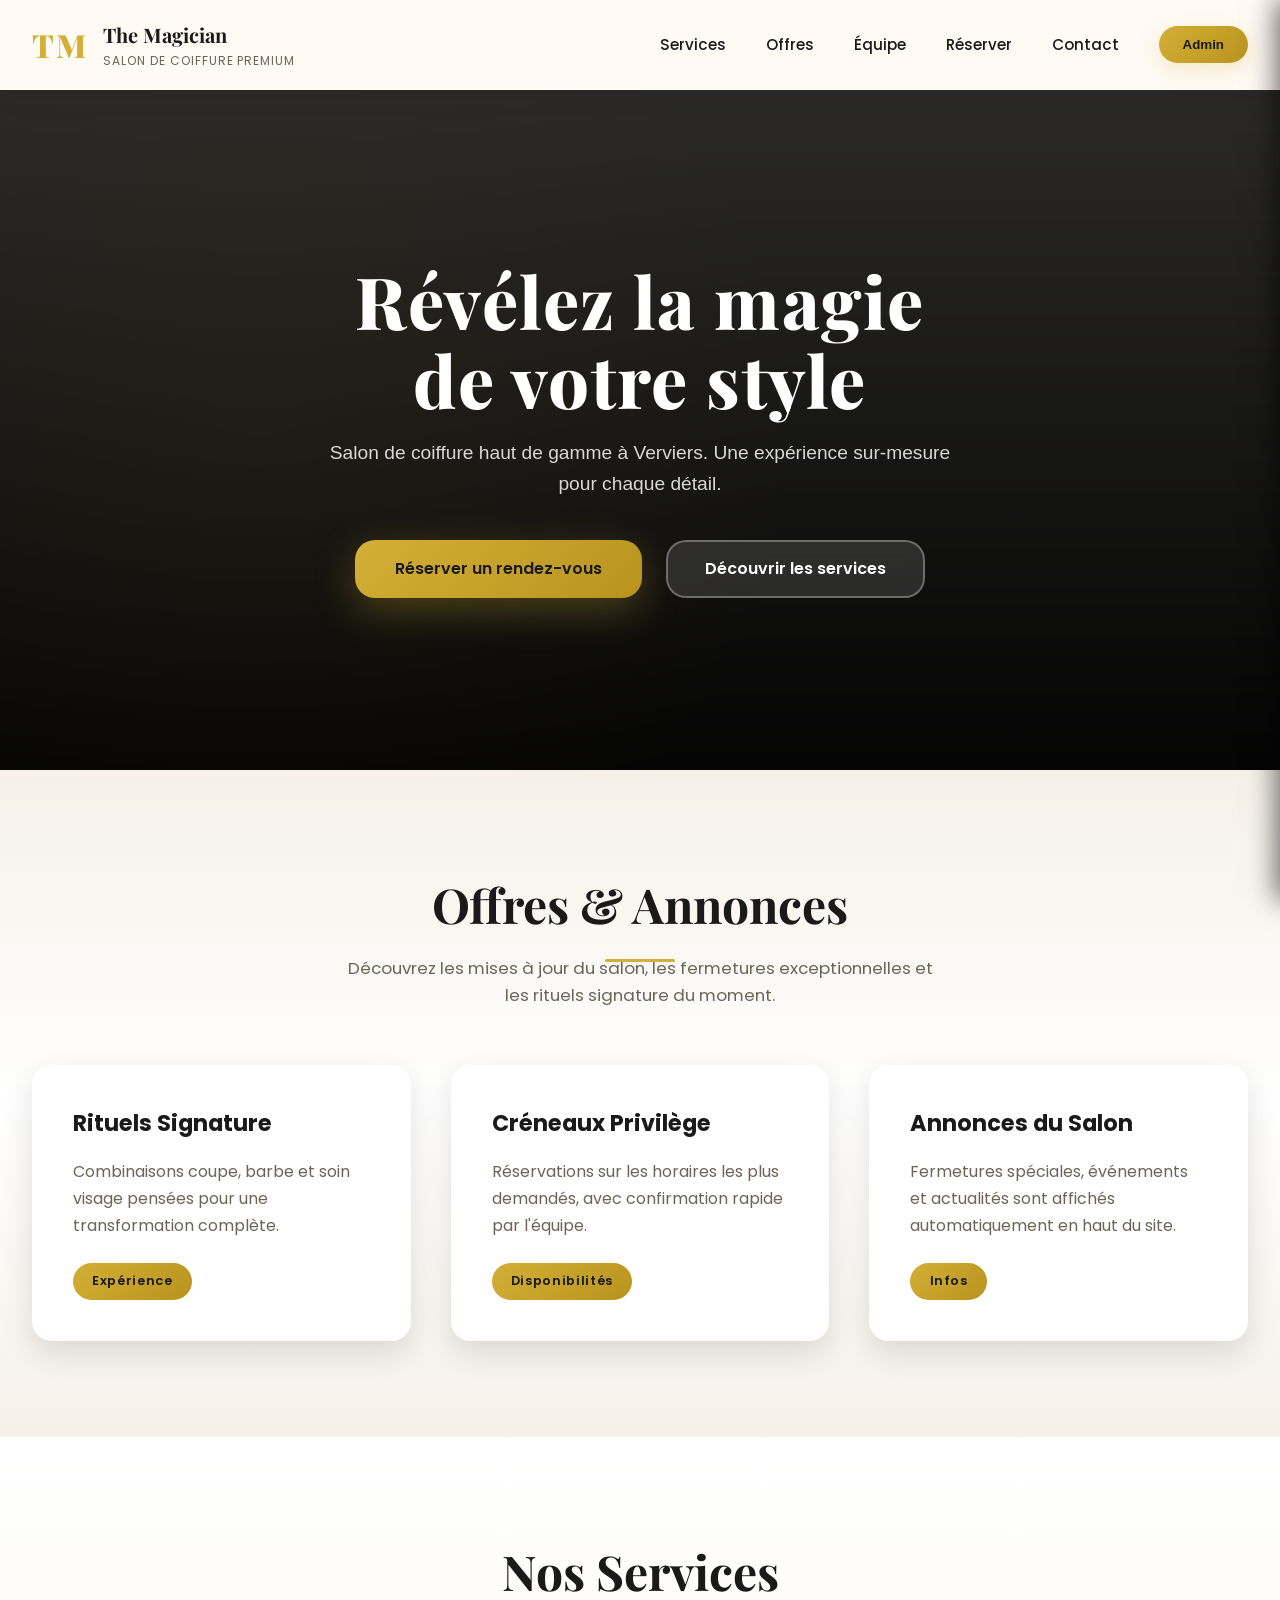
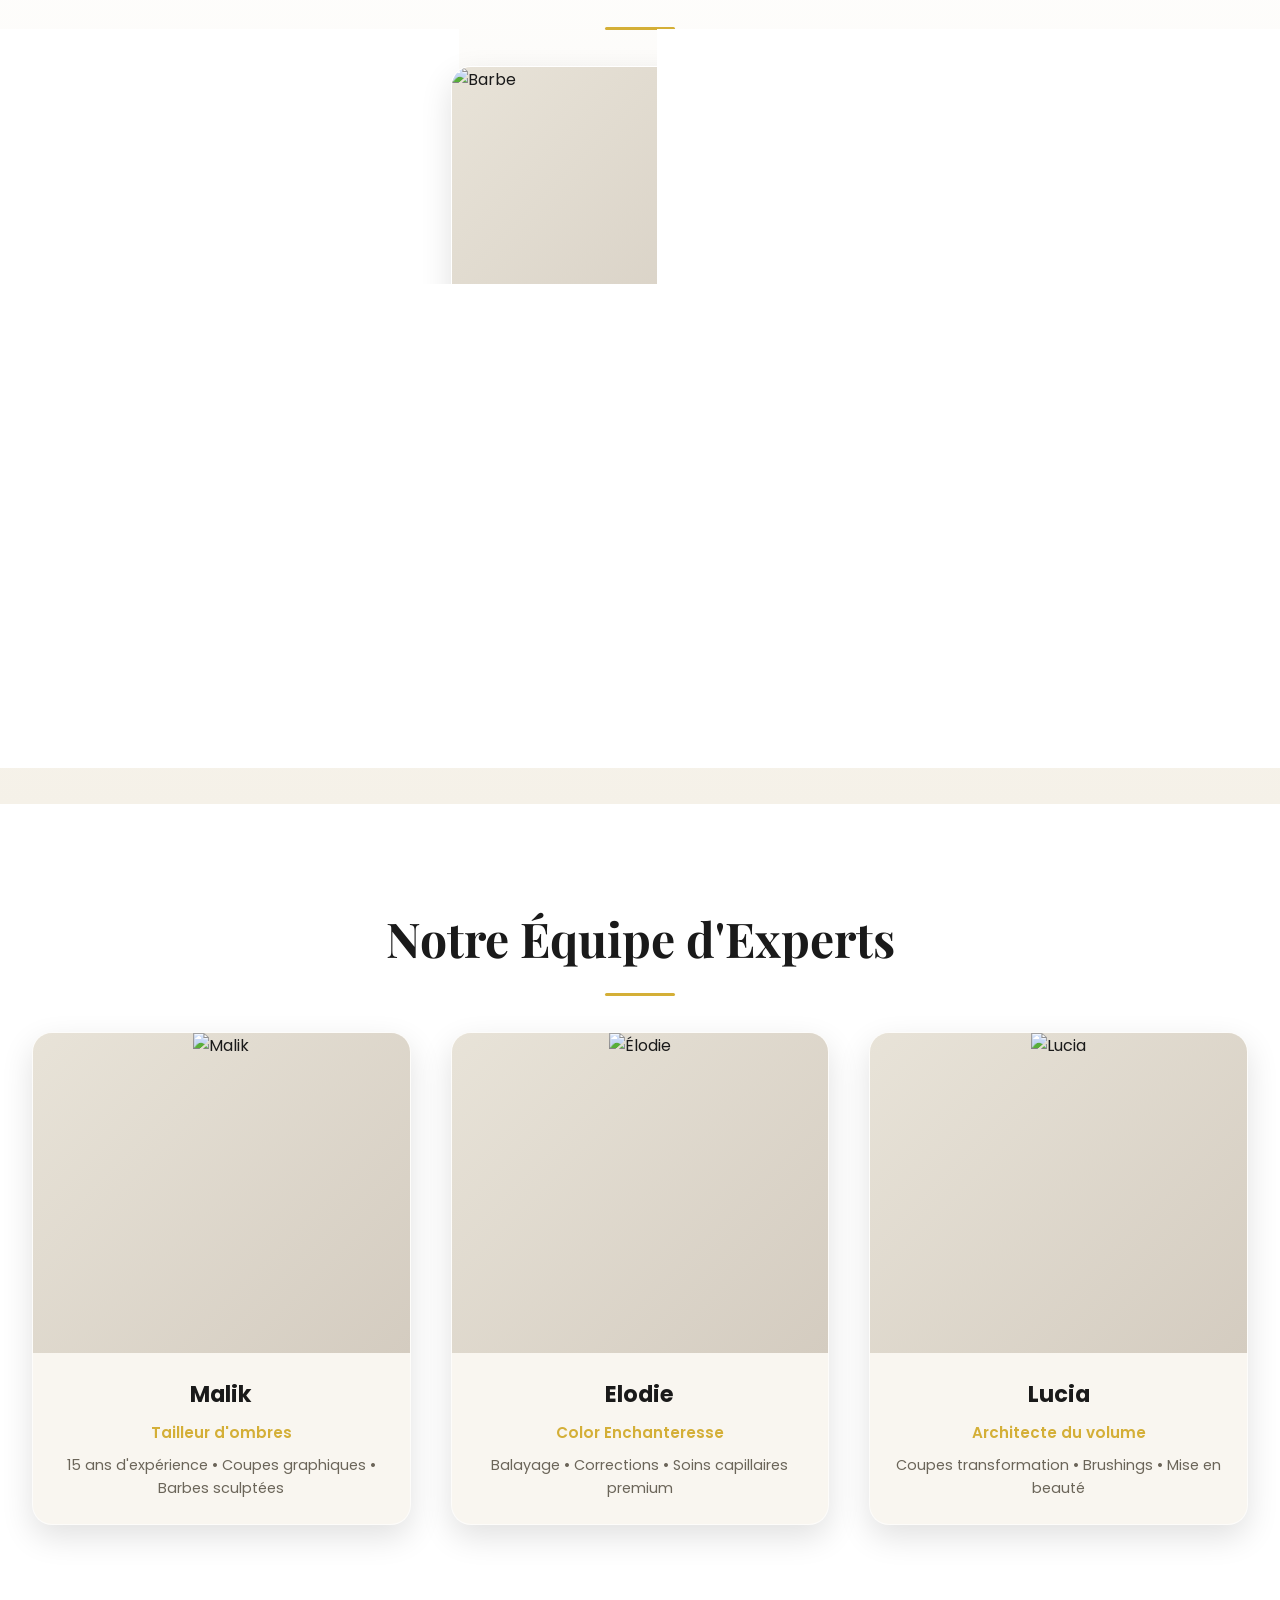
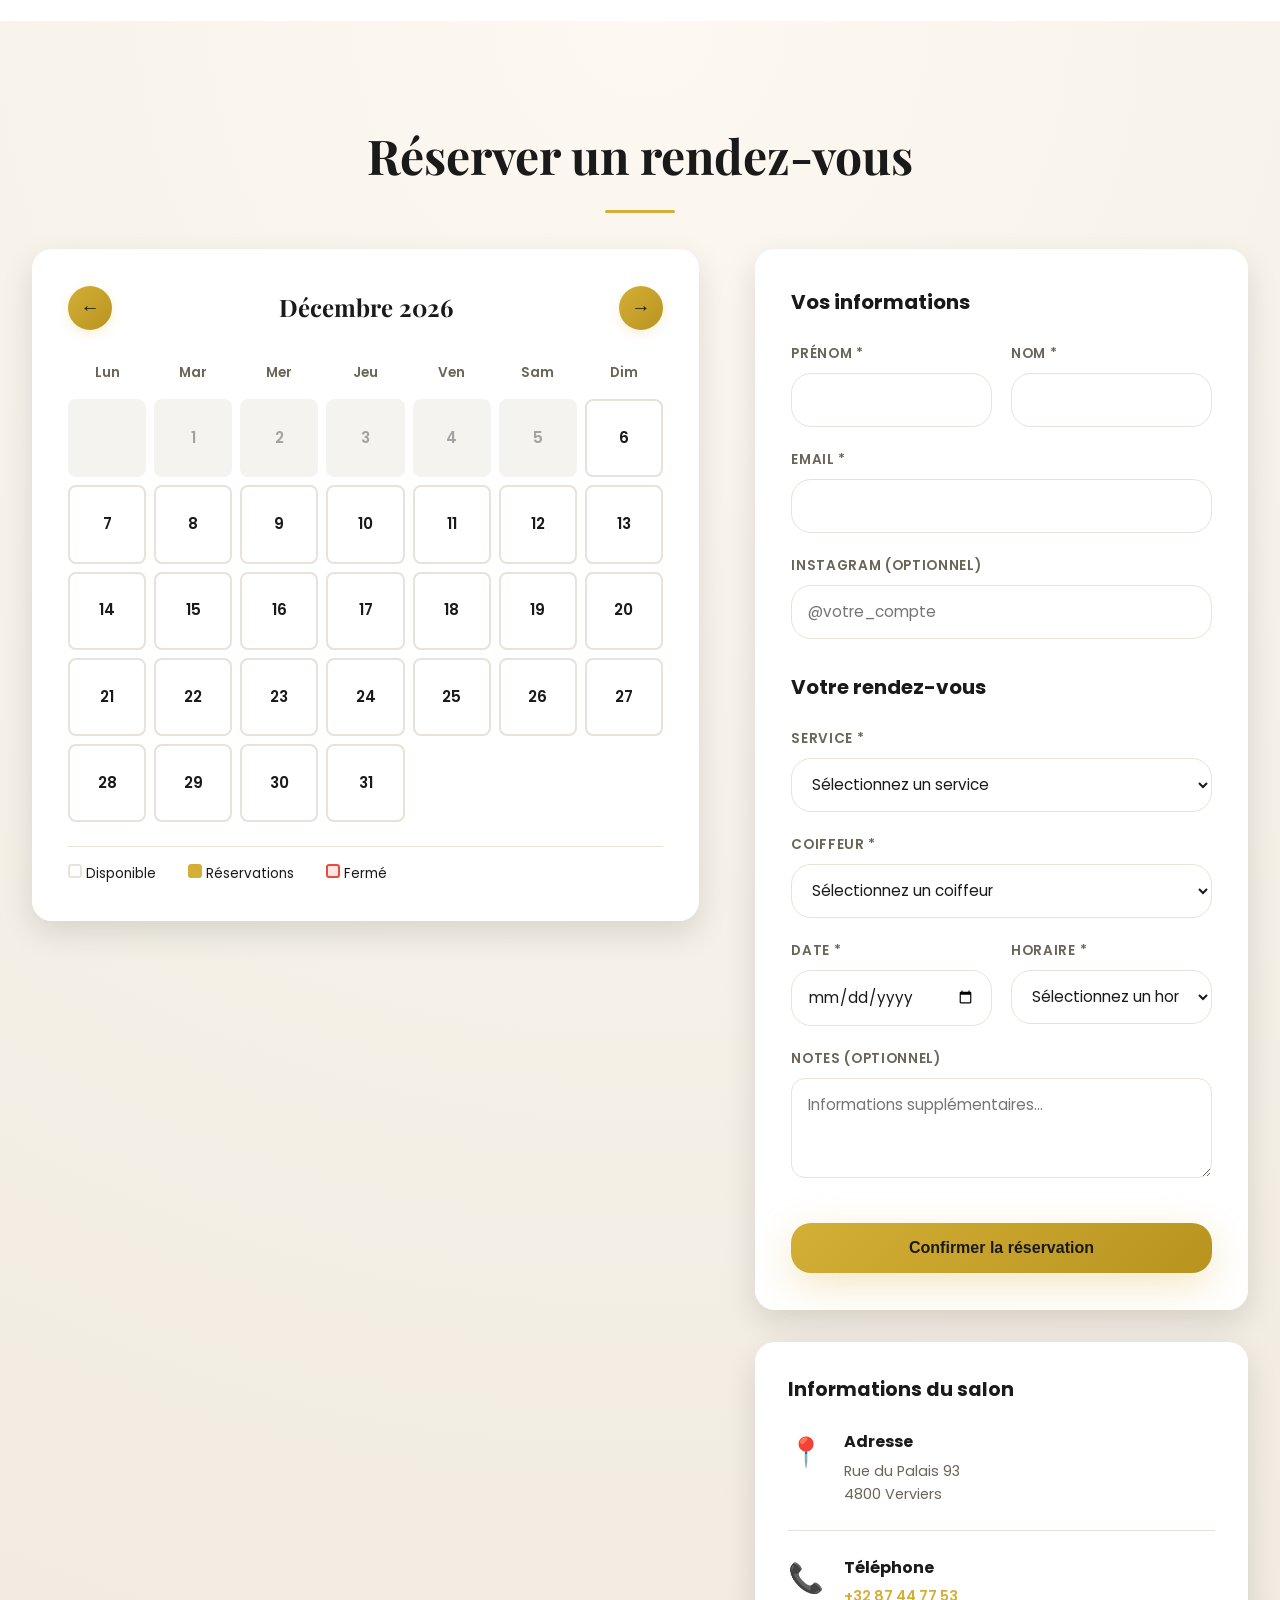
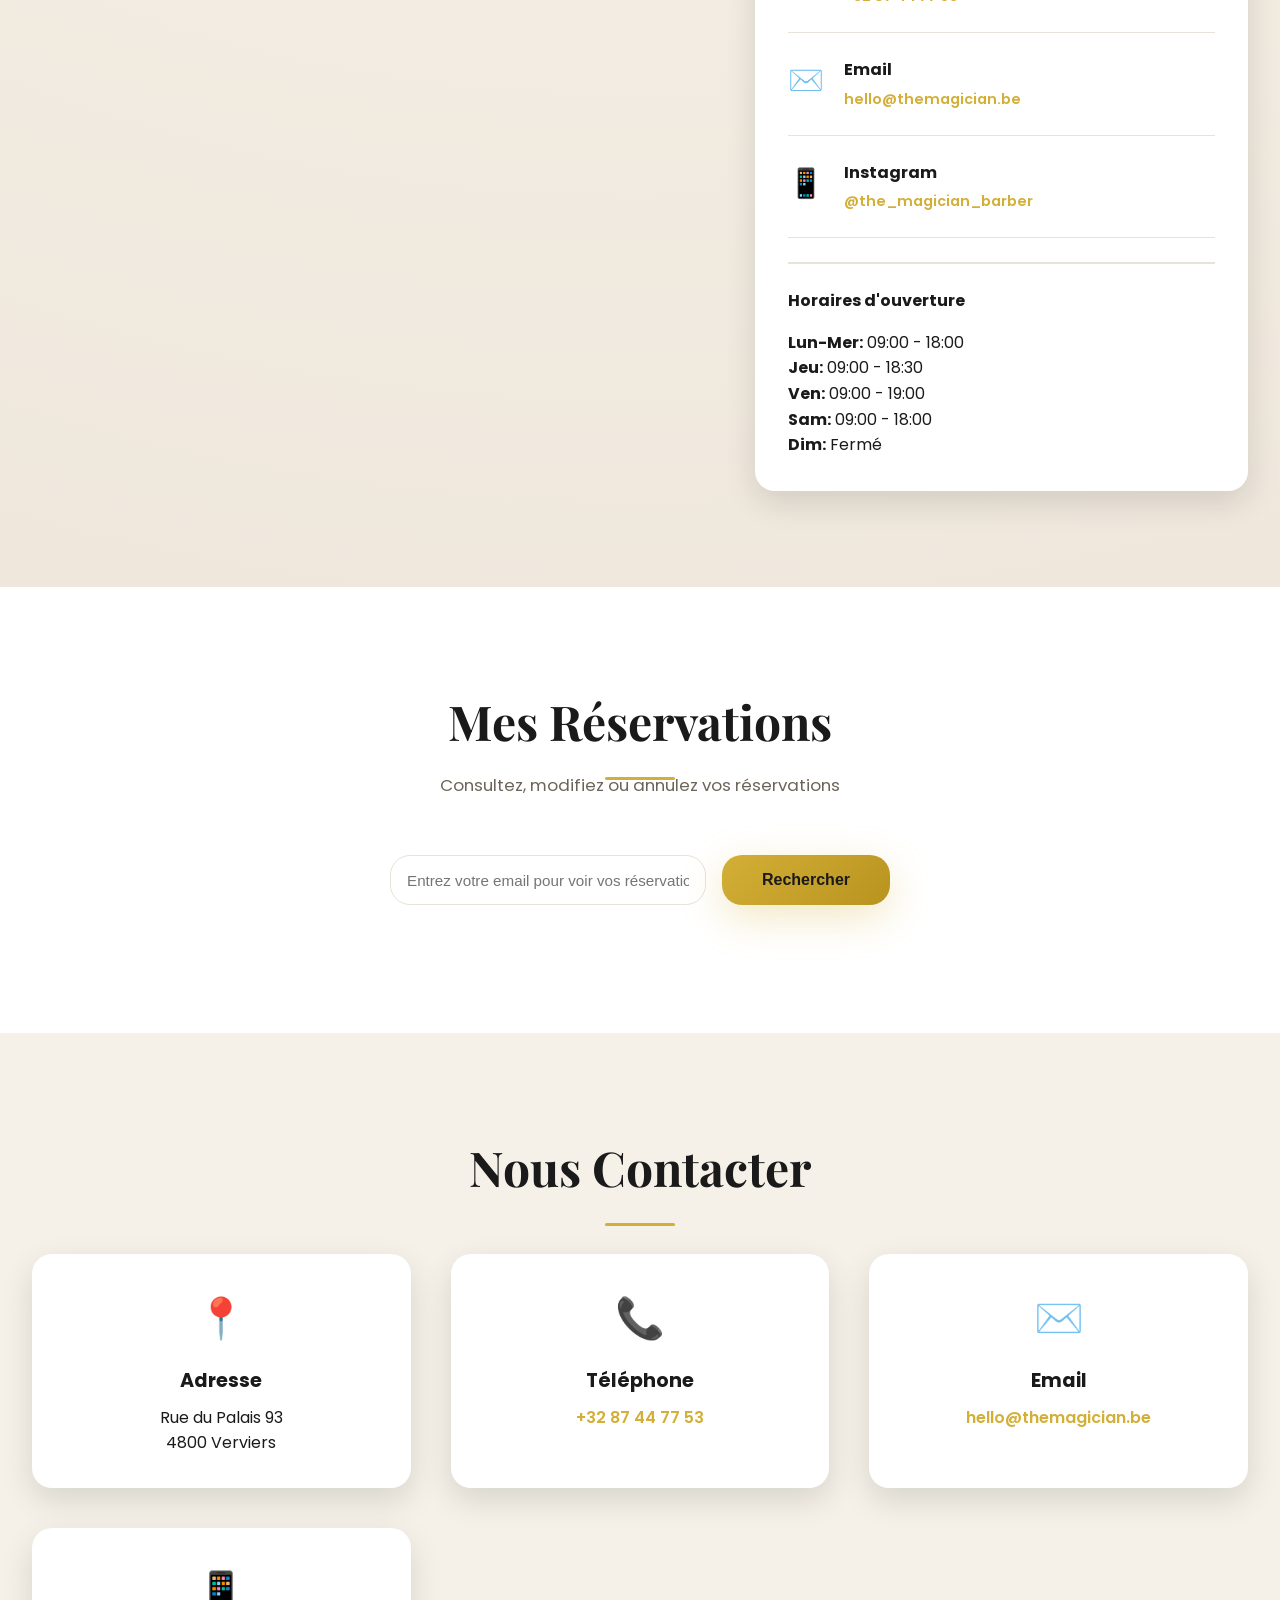
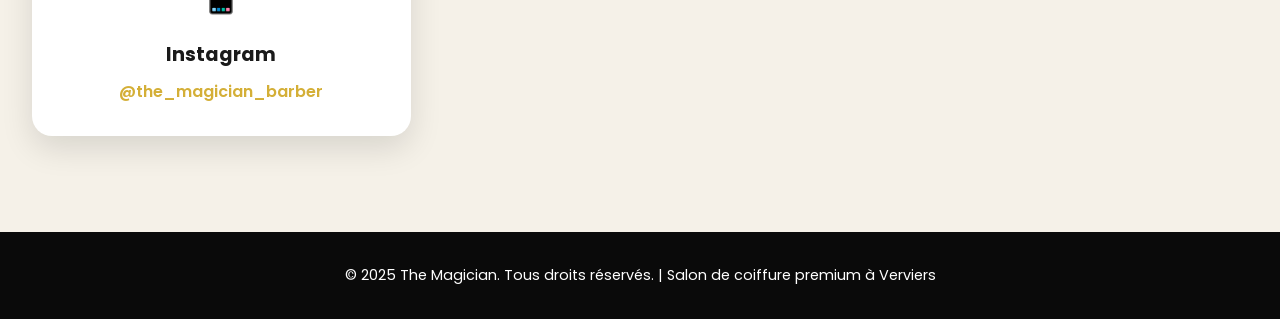
==== commit 7e3eb6f9: "dfgd" ====
--- a/index.html
+++ b/index.html
@@ -155,7 +155,7 @@
               <p>Experte couleur & soins</p>
             </div>
           </div>
-          <h3>Frédéric</h3>
+          <h3>Elodie</h3>
           <p class="role">Color Enchanteresse</p>
           <p class="specialty">Balayage • Corrections • Soins capillaires premium</p>
         </div>
@@ -315,7 +315,7 @@
               <span class="info-icon">📱</span>
               <div>
                 <strong>Instagram</strong>
-                <p><a href="https://instagram.com/the_magician_barber" target="_blank">@the_magician_barber</a></p>
+                <p><a href="https://instagram.com/" target="_blank">@the_magician_barber</a></p>
               </div>
             </div>
 
@@ -371,7 +371,7 @@
         <div class="contact-item">
           <div class="contact-icon">📱</div>
           <h3>Instagram</h3>
-          <p><a href="https://instagram.com/the_magician_barber" target="_blank">@the_magician_barber</a></p>
+          <p><a href="https://instagram.com/" target="_blank">@the_magician_barber</a></p>
         </div>
       </div>
     </div>
